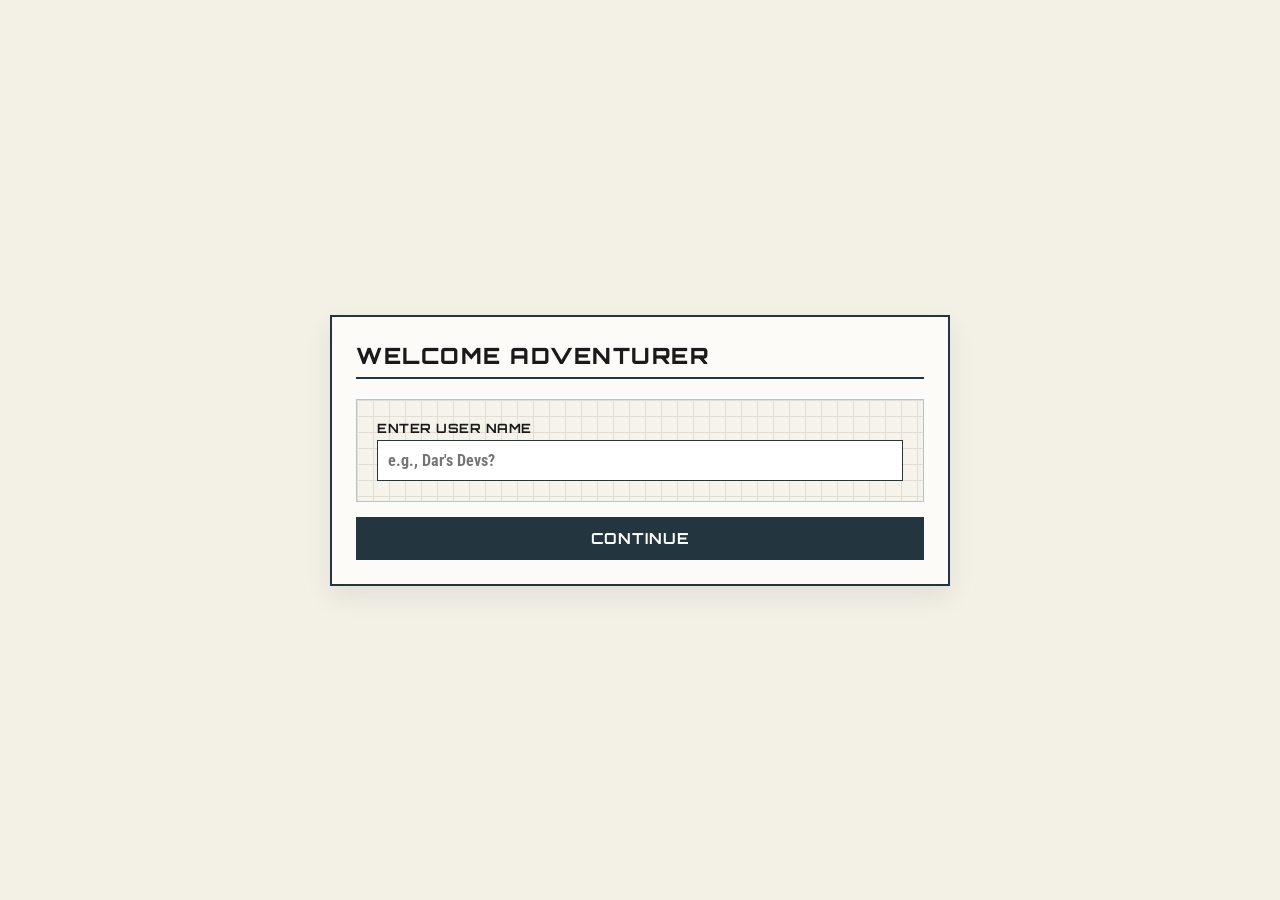
==== index.html @ 49e2280c "Add files via upload v1.1.4" ====
<!DOCTYPE html>
<html lang="en">
<head>
  <meta charset="UTF-8">
  <meta name="viewport" content="width=device-width, initial-scale=1.0">
  <title>Zero to Hero Logger</title>
  <link rel="preconnect" href="https://fonts.googleapis.com">
  <link rel="preconnect" href="https://fonts.gstatic.com" crossorigin>
  <link href="https://fonts.googleapis.com/css2?family=Orbitron:wght@600;700;800;900&family=Roboto+Condensed:wght@400;700&display=swap" rel="stylesheet">
  
  <style>
    * { box-sizing: border-box; }

    body {
      font-family: 'Roboto Condensed', sans-serif;
      background-color: #f3f0e6;
      color: #1a1a1a;
      padding: 20px;
      margin: 0;
      min-height: 100vh;
      display: flex;
      align-items: center;
      justify-content: center;
    }

    .sheet-container {
      width: 100%;
      max-width: 620px;
      background: #fdfbf7;
      border: 2px solid #23353e;
      box-shadow: 0 10px 25px rgba(0, 0, 0, 0.08);
      padding: 24px;
      position: relative;
    }

    .sheet-header {
      border-bottom: 2px solid #23353e;
      padding-bottom: 8px;
      margin-bottom: 20px;
      display: flex;
      justify-content: space-between;
      align-items: center;
    }

    h2 {
      font-family: 'Orbitron', sans-serif;
      font-weight: 800;
      font-size: 1.4rem;
      text-transform: uppercase;
      letter-spacing: 1.5px;
      margin: 0;
    }

    .user-tag {
      font-size: 0.85rem;
      background: #23353e;
      color: #fff;
      padding: 4px 10px;
      font-weight: bold;
      cursor: pointer;
      border-radius: 3px;
      transition: background 0.2s ease;
    }

    .user-tag:hover {
      background: #3b5a68;
      text-decoration: underline;
    }

    .grid-panel {
      background-color: #f6f3eb;
      background-image: 
        linear-gradient(to right, #e2ded4 1px, transparent 1px),
        linear-gradient(to bottom, #e2ded4 1px, transparent 1px);
      background-size: 16px 16px;
      border: 1px solid #b8c4c7;
      padding: 20px;
      margin-bottom: 15px;
    }

    .form-group { margin-bottom: 12px; }
    .form-group:last-child { margin-bottom: 0; }

    label {
      display: block;
      font-family: 'Orbitron', sans-serif;
      font-weight: 700;
      font-size: 0.8rem;
      text-transform: uppercase;
      margin-bottom: 4px;
      letter-spacing: 0.5px;
    }

    input, textarea, select {
      width: 100%;
      padding: 10px;
      background: #ffffff;
      border: 1px solid #23353e;
      color: #0d0d0d;
      font-family: 'Roboto Condensed', sans-serif;
      font-size: 1rem;
      font-weight: 700;
      border-radius: 0;
      outline: none;
    }

    textarea { resize: vertical; min-height: 60px; }

    .grid { display: grid; grid-template-columns: 1fr 1fr; gap: 12px; }

    .total-box {
      background: #eef2f3;
      border: 1px solid #23353e;
      padding: 10px;
      text-align: center;
      font-family: 'Orbitron', sans-serif;
      font-size: 0.9rem;
      letter-spacing: 1px;
      margin-bottom: 15px;
    }

    #total-val { font-size: 1.2rem; font-weight: 700; }

    .button-group { display: flex; gap: 10px; margin-top: 15px; }

    button {
      width: 100%;
      background: #23353e;
      color: #ffffff;
      border: none;
      padding: 12px;
      font-family: 'Orbitron', sans-serif;
      font-weight: 700;
      font-size: 0.95rem;
      text-transform: uppercase;
      letter-spacing: 1px;
      cursor: pointer;
      transition: background 0.2s ease;
    }

    button:hover { background: #3b5a68; }
    button.secondary { background: #78909c; }
    button.secondary:hover { background: #546e7a; }

    /* Category Select Buttons */
    .category-buttons {
      display: flex;
      flex-direction: column;
      gap: 12px;
    }

    .btn-category {
      padding: 16px;
      font-size: 1.1rem;
      background: #ffffff;
      color: #23353e;
      border: 2px solid #23353e;
      text-align: center;
      font-weight: bold;
    }

    .btn-category:hover {
      background: #23353e;
      color: #ffffff;
    }

    /* Modals */
    .modal-overlay {
      display: none;
      position: fixed;
      top: 0; left: 0;
      width: 100%; height: 100%;
      background: rgba(0, 0, 0, 0.6);
      z-index: 1000;
      align-items: center;
      justify-content: center;
      padding: 15px;
    }

    .modal-content {
      background: #fdfbf7;
      border: 2px solid #23353e;
      width: 100%;
      max-width: 700px;
      max-height: 85vh;
      display: flex;
      flex-direction: column;
      box-shadow: 0 10px 30px rgba(0, 0, 0, 0.3);
      padding: 20px;
    }

    .modal-header {
      display: flex;
      justify-content: space-between;
      align-items: center;
      border-bottom: 2px solid #23353e;
      padding-bottom: 10px;
      margin-bottom: 15px;
    }

    .close-btn {
      background: transparent;
      color: #23353e;
      border: none;
      font-size: 1.5rem;
      width: auto;
      padding: 0;
      cursor: pointer;
    }

    .table-container { overflow-x: auto; overflow-y: auto; flex-grow: 1; }
    table { width: 100%; border-collapse: collapse; font-size: 0.85rem; }
    th, td { border: 1px solid #b8c4c7; padding: 8px; text-align: center; }
    th { background: #23353e; color: #fff; font-family: 'Orbitron', sans-serif; font-size: 0.75rem; }
    tr:nth-child(even) { background: #f6f3eb; }

    .btn-delete {
      background: #d32f2f;
      color: white;
      border: none;
      padding: 4px 8px;
      font-size: 0.75rem;
      cursor: pointer;
      width: auto;
    }

    .profile-card {
      background: #f6f3eb;
      border: 1px solid #23353e;
      padding: 20px;
      text-align: center;
      margin-bottom: 10px;
    }

    #profile-user-name {
      font-family: 'Orbitron', sans-serif;
      font-weight: 700;
      margin-bottom: 8px;
      font-size: 1.3rem;
    }
  </style>
</head>
<body>

<div class="sheet-container">
  
  <!-- PAGE 1: USERNAME ENTRY -->
  <div id="page-username">
    <div class="sheet-header">
      <h2>Welcome Adventurer</h2>
    </div>
    <div class="grid-panel">
      <div class="form-group">
        <label for="username-input">Enter User Name</label>
        <input type="text" id="username-input" placeholder="e.g., Dar's Devs?">
      </div>
    </div>
    <button onclick="saveUserAndNext()">Continue</button>
  </div>

  <!-- PAGE 2: SELECTION OF WORK (BUTTONS) -->
  <div id="page-selection" style="display: none;">
    <div class="sheet-header">
      <h2>Select Work Target</h2>
      <span class="user-tag" id="display-user-1" onclick="openProfileModal()" title="Click to view contributions"></span>
    </div>
    <div class="grid-panel">
      <label style="margin-bottom: 12px;">What would you like to work on?</label>
      <div class="category-buttons">
        <button class="btn-category" onclick="selectWorkCategory('Equipment')">⚔️ Equipment</button>
        <button class="btn-category" onclick="selectWorkCategory('Monster')">👾 Monster</button>
        <button class="btn-category" onclick="selectWorkCategory('Passive')">✨ Passive</button>
      </div>
    </div>
    <div class="button-group">
      <button class="secondary" onclick="goToPage('page-username')">Back to Change User</button>
    </div>
  </div>

  <!-- PAGE 3: DATA INPUT FORM -->
  <div id="page-form" style="display: none;">
    <div class="sheet-header">
      <h2 id="form-title">Work Logging</h2>
      <span class="user-tag" id="display-user-2" onclick="openProfileModal()" title="Click to view contributions"></span>
    </div>

    <div class="grid-panel">
      <div class="form-group">
        <label for="itemName" id="label-itemName">Name</label>
        <input type="text" id="itemName" placeholder="Name entry...">
      </div>

      <div class="form-group" id="group-slot" style="margin-top: 10px;">
        <label for="equipSlot">Equipment Slot</label>
        <select id="equipSlot">
          <option value="Main Hand">Main Hand</option>
          <option value="Off Hand">Off Hand</option>
          <option value="Head">Head</option>
          <option value="Body">Body</option>
          <option value="Boots">Boots</option>
          <option value="Accessory">Accessory</option>
        </select>
      </div>

      <div class="form-group" id="group-level" style="margin-top: 10px;">
        <label for="level">Level</label>
        <input type="number" id="level" value="1">
      </div>

      <div class="form-group" id="group-effect" style="margin-top: 10px; display: none;">
        <label for="effect">Passive Effect</label>
        <textarea id="effect" placeholder="e.g., +10% Crit Chance"></textarea>
      </div>
    </div>

    <div class="grid-panel" id="panel-stats">
      <div class="grid">
        <div class="form-group"><label for="hp">HP</label><input type="number" id="hp" value="0" oninput="calcTotal()"></div>
        <div class="form-group"><label for="pa">PA</label><input type="number" id="pa" value="0" oninput="calcTotal()"></div>
        <div class="form-group"><label for="pd">PD</label><input type="number" id="pd" value="0" oninput="calcTotal()"></div>
        <div class="form-group"><label for="m">M</label><input type="number" id="m" value="0" oninput="calcTotal()"></div>
        <div class="form-group"><label for="md">MD</label><input type="number" id="md" value="0" oninput="calcTotal()"></div>
        <div class="form-group"><label for="sp">SP</label><input type="number" id="sp" value="0" oninput="calcTotal()"></div>
      </div>
    </div>

    <div class="total-box" id="panel-total">Total Stats: <span id="total-val">0</span></div>

    <div class="button-group">
      <button class="secondary" onclick="goToPage('page-selection')">Change Work Target</button>
      <button onclick="openSaveModal()">Save Record</button>
    </div>
  </div>

</div>

<!-- SCREEN POP-UP MODAL (SAVE & OPTIONAL DESCRIPTION) -->
<div class="modal-overlay" id="saveModal">
  <div class="modal-content">
    <div class="modal-header">
      <h2>Entry Saved Successfully!</h2>
      <button class="close-btn" onclick="closeSaveModal()">&times;</button>
    </div>
    <p style="margin-top: 0;">Add an optional item description to finalize this sheet row:</p>
    
    <div class="form-group">
      <label for="modal-description">Item Description (Optional)</label>
      <textarea id="modal-description" placeholder="e.g., Rare drop, +5 Fire Enchantment"></textarea>
    </div>

    <div class="button-group">
      <button onclick="confirmFinalSave()">Complete & Sync Sheet</button>
      <button class="secondary" onclick="openLogsModal()">View All Logs</button>
    </div>
  </div>
</div>

<!-- LOGS VIEW MODAL -->
<div class="modal-overlay" id="logsModal">
  <div class="modal-content">
    <div class="modal-header">
      <h2 id="modal-logs-title">Stored Logs</h2>
      <button class="close-btn" onclick="closeLogsModal()">&times;</button>
    </div>
    
    <div class="table-container">
      <table>
        <thead id="logsTableHead"></thead>
        <tbody id="logsTableBody">
          <tr><td>Loading logs...</td></tr>
        </tbody>
      </table>
    </div>
  </div>
</div>

<!-- USER PROFILE / CONTRIBUTIONS MODAL -->
<div class="modal-overlay" id="profileModal">
  <div class="modal-content" style="max-width: 400px;">
    <div class="modal-header">
      <h2>Adventurer Profile</h2>
      <button class="close-btn" onclick="closeProfileModal()">&times;</button>
    </div>
    <div class="profile-card">
      <h3 id="profile-user-name"></h3>
      <p style="font-size: 1.1rem; margin: 0;">Total Contributions: <strong id="profile-contrib-count">Loading...</strong></p>
    </div>
    <button class="secondary" onclick="closeProfileModal()">Close</button>
  </div>
</div>

<script>
  const WEB_APP_URL = "https://script.google.com/macros/s/AKfycbzNrAFvdqlGYgdd4fZsbA15tWJY2mzvYqyC475EBq6hi2SPtONG-4ThN3eqhrtNQ_Tzbg/exec";
  
  let currentUser = "";
  let currentCategory = "Equipment";

  function goToPage(pageId) {
    document.getElementById('page-username').style.display = 'none';
    document.getElementById('page-selection').style.display = 'none';
    document.getElementById('page-form').style.display = 'none';
    
    document.getElementById(pageId).style.display = 'block';
  }

  function saveUserAndNext() {
    const val = document.getElementById('username-input').value.trim();
    if (!val) {
      alert("Please enter a username.");
      return;
    }
    currentUser = val;
    document.getElementById('display-user-1').innerText = "👤 " + currentUser;
    document.getElementById('display-user-2').innerText = "👤 " + currentUser;
    goToPage('page-selection');
  }

  function openProfileModal() {
    document.getElementById('profile-user-name').innerText = currentUser;
    document.getElementById('profile-contrib-count').innerText = "Loading...";
    document.getElementById('profileModal').style.display = 'flex';

    const oldScript = document.getElementById('contribScript');
    if (oldScript) oldScript.remove();

    const script = document.createElement('script');
    script.id = 'contribScript';
    script.src = `${WEB_APP_URL}?action=getUserStats&user=${encodeURIComponent(currentUser)}&callback=renderProfileData&_=${new Date().getTime()}`;
    document.body.appendChild(script);
  }

  function renderProfileData(data) {
    if (data && data.contributions !== undefined) {
      document.getElementById('profile-contrib-count').innerText = `${data.contributions} entries`;
    } else {
      document.getElementById('profile-contrib-count').innerText = "0 entries";
    }
  }

  function closeProfileModal() {
    document.getElementById('profileModal').style.display = 'none';
  }

  function selectWorkCategory(category) {
    currentCategory = category;
    document.getElementById('form-title').innerText = currentCategory + " Entry";
    
    const labelItemName = document.getElementById('label-itemName');
    const groupSlot = document.getElementById('group-slot');
    const groupLevel = document.getElementById('group-level');
    const groupEffect = document.getElementById('group-effect');
    const panelStats = document.getElementById('panel-stats');
    const panelTotal = document.getElementById('panel-total');

    if (currentCategory === 'Passive') {
      labelItemName.innerText = "Passive Name";
      groupSlot.style.display = 'none';
      groupLevel.style.display = 'none';
      groupEffect.style.display = 'block';
      panelStats.style.display = 'none';
      panelTotal.style.display = 'none';
    } else if (currentCategory === 'Equipment') {
      labelItemName.innerText = "Equipment Name";
      groupSlot.style.display = 'block';
      groupLevel.style.display = 'block';
      groupEffect.style.display = 'none';
      panelStats.style.display = 'block';
      panelTotal.style.display = 'block';
    } else {
      labelItemName.innerText = "Monster Name";
      groupSlot.style.display = 'none';
      groupLevel.style.display = 'block';
      groupEffect.style.display = 'none';
      panelStats.style.display = 'block';
      panelTotal.style.display = 'block';
    }

    goToPage('page-form');
  }

  function calcTotal() {
    const fields = ['hp', 'pa', 'pd', 'm', 'md', 'sp'];
    let sum = 0;
    fields.forEach(id => {
      sum += parseFloat(document.getElementById(id).value) || 0;
    });
    document.getElementById('total-val').innerText = sum;
  }

  function openSaveModal() {
    document.getElementById('modal-description').value = '';
    document.getElementById('saveModal').style.display = 'flex';
  }

  function closeSaveModal() {
    document.getElementById('saveModal').style.display = 'none';
  }

  function confirmFinalSave() {
    const payload = {
      category: currentCategory,
      user: currentUser,
      name: document.getElementById('itemName').value,
      slot: currentCategory === 'Equipment' ? document.getElementById('equipSlot').value : '-',
      level: document.getElementById('level').value,
      description: document.getElementById('modal-description').value,
      effect: document.getElementById('effect').value,
      hp: document.getElementById('hp').value,
      pa: document.getElementById('pa').value,
      pd: document.getElementById('pd').value,
      m: document.getElementById('m').value,
      md: document.getElementById('md').value,
      sp: document.getElementById('sp').value,
      total: document.getElementById('total-val').innerText
    };

    fetch(WEB_APP_URL, {
      method: 'POST',
      mode: 'no-cors',
      headers: { 'Content-Type': 'application/json' },
      body: JSON.stringify(payload)
    }).then(() => {
      closeSaveModal();
      openLogsModal();
    }).catch(err => alert("Error saving: " + err));
  }

  function openLogsModal() {
    closeSaveModal();
    document.getElementById('logsModal').style.display = 'flex';
    fetchLogs();
  }

  function closeLogsModal() {
    document.getElementById('logsModal').style.display = 'none';
  }

  function fetchLogs() {
    document.getElementById('modal-logs-title').innerText = `Stored Logs (${currentCategory})`;
    const tbody = document.getElementById('logsTableBody');
    tbody.innerHTML = '<tr><td colspan="13">Loading logs...</td></tr>';

    const oldScript = document.getElementById('jsonpScript');
    if (oldScript) oldScript.remove();

    const script = document.createElement('script');
    script.id = 'jsonpScript';
    script.src = `${WEB_APP_URL}?category=${currentCategory}&callback=renderLogsTable&_=${new Date().getTime()}`;
    document.body.appendChild(script);
  }

  function renderLogsTable(data) {
    const thead = document.getElementById('logsTableHead');
    const tbody = document.getElementById('logsTableBody');

    if (currentCategory === "Passive") {
      thead.innerHTML = `
        <tr>
          <th>User Name</th>
          <th>Passive</th>
          <th>Description</th>
          <th>Passive Effect</th>
          <th>Action</th>
        </tr>`;
    } else if (currentCategory === "Equipment") {
      thead.innerHTML = `
        <tr>
          <th>User Name</th>
          <th>Equipment</th>
          <th>Slot</th>
          <th>Level</th>
          <th>HP</th>
          <th>PA</th>
          <th>PD</th>
          <th>M</th>
          <th>MD</th>
          <th>SP</th>
          <th>Total</th>
          <th>Description</th>
          <th>Action</th>
        </tr>`;
    } else {
      thead.innerHTML = `
        <tr>
          <th>User Name</th>
          <th>Monster</th>
          <th>Level</th>
          <th>HP</th>
          <th>PA</th>
          <th>PD</th>
          <th>M</th>
          <th>MD</th>
          <th>SP</th>
          <th>Total</th>
          <th>Description</th>
          <th>Action</th>
        </tr>`;
    }

    if (!data || data.length === 0) {
      tbody.innerHTML = '<tr><td colspan="13">No records found.</td></tr>';
      return;
    }

    tbody.innerHTML = '';
    data.forEach(item => {
      const row = document.createElement('tr');
      const userVal = item.user || item.User || '-';
      const nameVal = item.name || item.Name || '-';
      const slotVal = item.slot || item.Slot || '-';
      const descVal = item.description || item.Description || '-';
      const effectVal = item.effect || item.Effect || '-';
      const levelVal = item.level !== undefined ? item.level : (item.Level || 0);
      const totalVal = item.total !== undefined ? item.total : (item.Total || 0);

      if (currentCategory === "Passive") {
        row.innerHTML = `
          <td><strong>${userVal}</strong></td>
          <td>${nameVal}</td>
          <td>${descVal}</td>
          <td>${effectVal}</td>
          <td><button class="btn-delete" onclick="deleteLogRow(${item.rowIndex || item.rowindex})">Delete</button></td>
        `;
      } else if (currentCategory === "Equipment") {
        row.innerHTML = `
          <td><strong>${userVal}</strong></td>
          <td>${nameVal}</td>
          <td>${slotVal}</td>
          <td>${levelVal}</td>
          <td>${item.hp || item.HP || 0}</td>
          <td>${item.pa || item.PA || 0}</td>
          <td>${item.pd || item.PD || 0}</td>
          <td>${item.m || item.M || 0}</td>
          <td>${item.md || item.MD || 0}</td>
          <td>${item.sp || item.SP || 0}</td>
          <td><strong>${totalVal}</strong></td>
          <td>${descVal}</td>
          <td><button class="btn-delete" onclick="deleteLogRow(${item.rowIndex || item.rowindex})">Delete</button></td>
        `;
      } else {
        row.innerHTML = `
          <td><strong>${userVal}</strong></td>
          <td>${nameVal}</td>
          <td>${levelVal}</td>
          <td>${item.hp || item.HP || 0}</td>
          <td>${item.pa || item.PA || 0}</td>
          <td>${item.pd || item.PD || 0}</td>
          <td>${item.m || item.M || 0}</td>
          <td>${item.md || item.MD || 0}</td>
          <td>${item.sp || item.SP || 0}</td>
          <td><strong>${totalVal}</strong></td>
          <td>${descVal}</td>
          <td><button class="btn-delete" onclick="deleteLogRow(${item.rowIndex || item.rowindex})">Delete</button></td>
        `;
      }
      tbody.appendChild(row);
    });
  }

  function deleteLogRow(rowIndex) {
    if (!confirm("Are you sure you want to delete this row?")) return;

    fetch(`${WEB_APP_URL}?action=delete&category=${currentCategory}&rowIndex=${rowIndex}`, {
      method: 'POST',
      mode: 'no-cors'
    }).then(() => {
      setTimeout(fetchLogs, 1000);
    });
  }
</script>

</body>
</html>
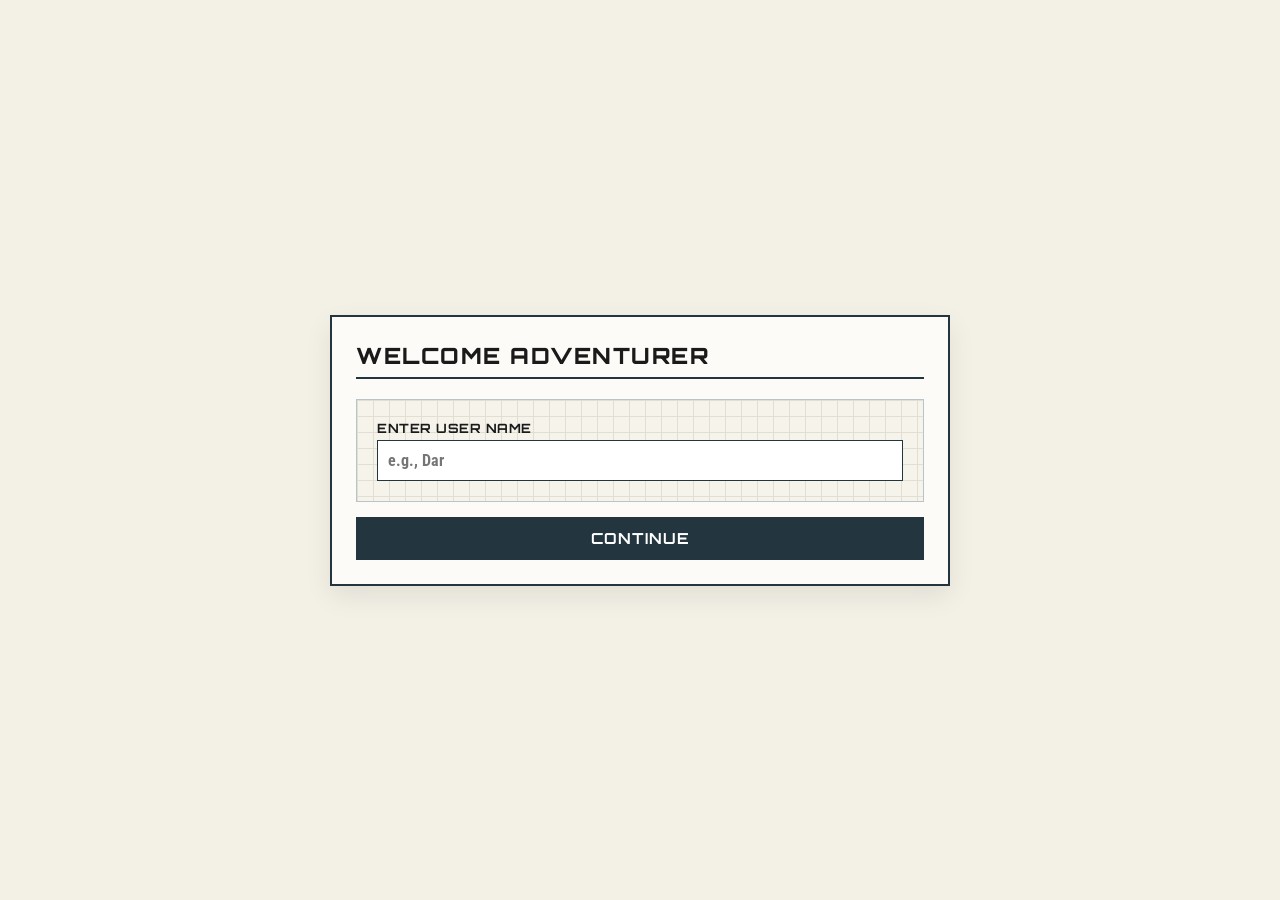
==== commit 8638ee5d: "Update index.html" ====
--- a/index.html
+++ b/index.html
@@ -142,7 +142,6 @@
     button.secondary { background: #78909c; }
     button.secondary:hover { background: #546e7a; }
 
-    /* Category Select Buttons */
     .category-buttons {
       display: flex;
       flex-direction: column;
@@ -164,7 +163,6 @@
       color: #ffffff;
     }
 
-    /* Modals */
     .modal-overlay {
       display: none;
       position: fixed;
@@ -252,13 +250,13 @@
     <div class="grid-panel">
       <div class="form-group">
         <label for="username-input">Enter User Name</label>
-        <input type="text" id="username-input" placeholder="e.g., Dar's Devs?">
+        <input type="text" id="username-input" placeholder="e.g., Dar">
       </div>
     </div>
     <button onclick="saveUserAndNext()">Continue</button>
   </div>
 
-  <!-- PAGE 2: SELECTION OF WORK (BUTTONS) -->
+  <!-- PAGE 2: SELECTION OF WORK -->
   <div id="page-selection" style="display: none;">
     <div class="sheet-header">
       <h2>Select Work Target</h2>
@@ -374,7 +372,7 @@
   </div>
 </div>
 
-<!-- USER PROFILE / CONTRIBUTIONS MODAL -->
+<!-- USER PROFILE MODAL -->
 <div class="modal-overlay" id="profileModal">
   <div class="modal-content" style="max-width: 400px;">
     <div class="modal-header">
@@ -390,7 +388,7 @@
 </div>
 
 <script>
-  const WEB_APP_URL = "https://script.google.com/macros/s/AKfycbzNrAFvdqlGYgdd4fZsbA15tWJY2mzvYqyC475EBq6hi2SPtONG-4ThN3eqhrtNQ_Tzbg/exec";
+  const WEB_APP_URL = "https://script.google.com/macros/s/AKfycbzAT-7hZ5QHEbxOWH8eFPZkQDvMTl9CFautKjPFJtY-oynro3c6GYOpfE_aCynYXGBSZg/exec";
   
   let currentUser = "";
   let currentCategory = "Equipment";
@@ -545,13 +543,14 @@
 
     const script = document.createElement('script');
     script.id = 'jsonpScript';
-    script.src = `${WEB_APP_URL}?category=${currentCategory}&callback=renderLogsTable&_=${new Date().getTime()}`;
+    script.src = `${WEB_APP_URL}?category=${encodeURIComponent(currentCategory)}&callback=renderLogsTable&_=${new Date().getTime()}`;
     document.body.appendChild(script);
   }
 
-  function renderLogsTable(data) {
+  function renderLogsTable(res) {
     const thead = document.getElementById('logsTableHead');
     const tbody = document.getElementById('logsTableBody');
+    const data = (res && res.data) ? res.data : (Array.isArray(res) ? res : []);
 
     if (currentCategory === "Passive") {
       thead.innerHTML = `
@@ -657,17 +656,26 @@
     });
   }
 
+  function onDeleteComplete(res) {
+    if (res && res.status === "success") {
+      fetchLogs();
+    } else {
+      alert("Failed to delete row: " + (res && res.message ? res.message : "Unknown error"));
+    }
+  }
+
   function deleteLogRow(rowIndex) {
     if (!confirm("Are you sure you want to delete this row?")) return;
 
-    fetch(`${WEB_APP_URL}?action=delete&category=${currentCategory}&rowIndex=${rowIndex}`, {
-      method: 'POST',
-      mode: 'no-cors'
-    }).then(() => {
-      setTimeout(fetchLogs, 1000);
-    });
+    const oldScript = document.getElementById('deleteScript');
+    if (oldScript) oldScript.remove();
+
+    const script = document.createElement('script');
+    script.id = 'deleteScript';
+    script.src = `${WEB_APP_URL}?action=delete&category=${encodeURIComponent(currentCategory)}&rowIndex=${rowIndex}&callback=onDeleteComplete&_=${new Date().getTime()}`;
+    document.body.appendChild(script);
   }
 </script>
 
 </body>
-</html>+</html>
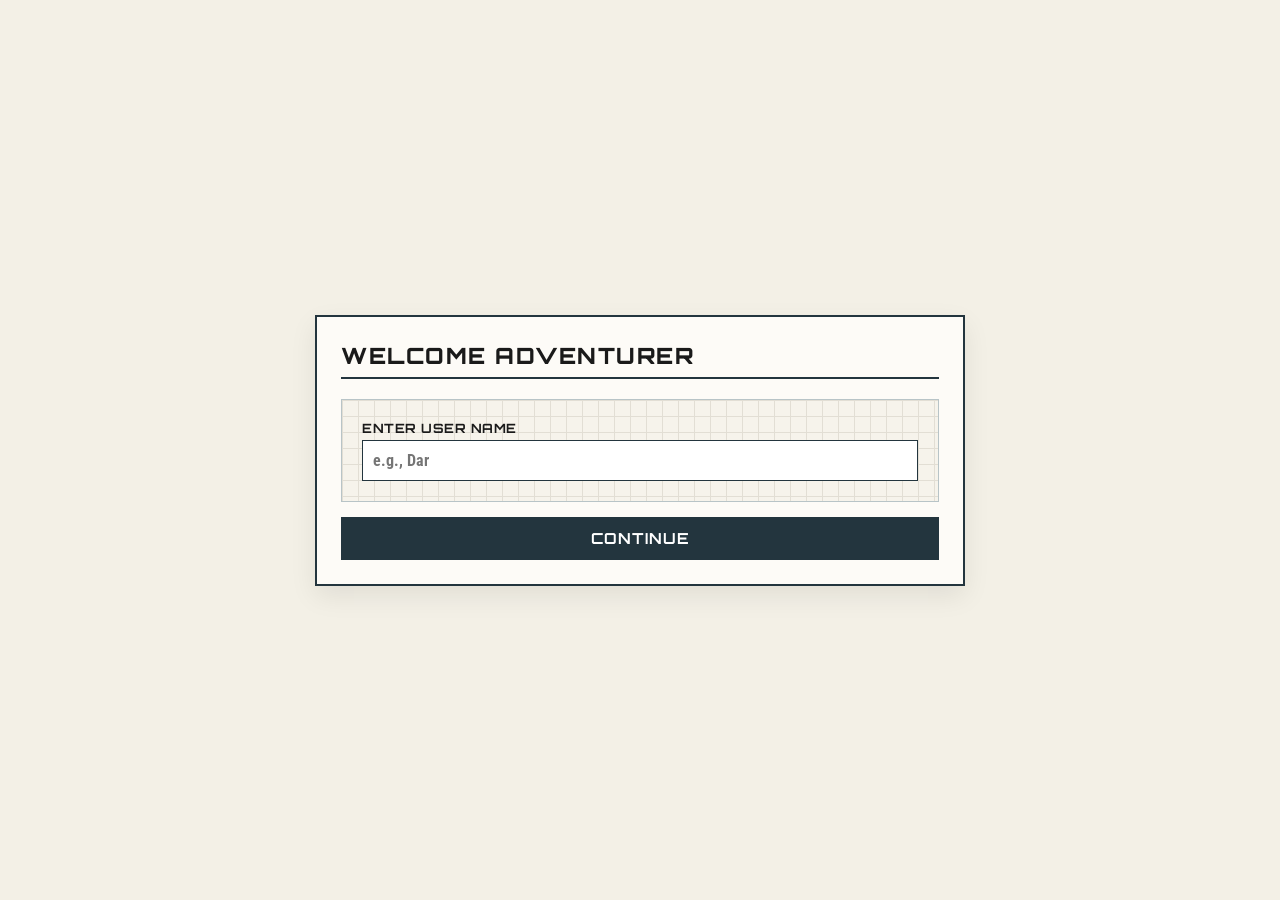
==== commit 6effb4b8: "Update index.html Added: Play Edit" ====
--- a/index.html
+++ b/index.html
@@ -3,7 +3,7 @@
 <head>
   <meta charset="UTF-8">
   <meta name="viewport" content="width=device-width, initial-scale=1.0">
-  <title>Zero to Hero Logger</title>
+  <title>Zero to Hero Logger & Battle Arena</title>
   <link rel="preconnect" href="https://fonts.googleapis.com">
   <link rel="preconnect" href="https://fonts.gstatic.com" crossorigin>
   <link href="https://fonts.googleapis.com/css2?family=Orbitron:wght@600;700;800;900&family=Roboto+Condensed:wght@400;700&display=swap" rel="stylesheet">
@@ -25,7 +25,7 @@
 
     .sheet-container {
       width: 100%;
-      max-width: 620px;
+      max-width: 650px;
       background: #fdfbf7;
       border: 2px solid #23353e;
       box-shadow: 0 10px 25px rgba(0, 0, 0, 0.08);
@@ -141,6 +141,8 @@
     button:hover { background: #3b5a68; }
     button.secondary { background: #78909c; }
     button.secondary:hover { background: #546e7a; }
+    button.play-btn { background: #2e7d32; font-size: 1.2rem; padding: 16px; margin-bottom: 12px; }
+    button.play-btn:hover { background: #388e3c; }
 
     .category-buttons {
       display: flex;
@@ -149,8 +151,8 @@
     }
 
     .btn-category {
-      padding: 16px;
-      font-size: 1.1rem;
+      padding: 14px;
+      font-size: 1.05rem;
       background: #ffffff;
       color: #23353e;
       border: 2px solid #23353e;
@@ -212,6 +214,18 @@
     th { background: #23353e; color: #fff; font-family: 'Orbitron', sans-serif; font-size: 0.75rem; }
     tr:nth-child(even) { background: #f6f3eb; }
 
+    .action-btns { display: flex; gap: 4px; justify-content: center; }
+    .btn-edit {
+      background: #1976d2;
+      color: white;
+      border: none;
+      padding: 4px 8px;
+      font-size: 0.75rem;
+      cursor: pointer;
+      width: auto;
+    }
+    .btn-edit:hover { background: #115293; }
+
     .btn-delete {
       background: #d32f2f;
       color: white;
@@ -221,6 +235,7 @@
       cursor: pointer;
       width: auto;
     }
+    .btn-delete:hover { background: #9a0007; }
 
     .profile-card {
       background: #f6f3eb;
@@ -236,6 +251,56 @@
       margin-bottom: 8px;
       font-size: 1.3rem;
     }
+
+    .battle-arena {
+      background: #111a21;
+      color: #f3f0e6;
+      border: 2px solid #23353e;
+      padding: 15px;
+      font-family: 'Orbitron', sans-serif;
+    }
+    .combatants {
+      display: grid;
+      grid-template-columns: 1fr 1fr;
+      gap: 15px;
+      margin-bottom: 15px;
+    }
+    .combatant-card {
+      background: #1e2c36;
+      border: 1px solid #3b5a68;
+      padding: 12px;
+      text-align: center;
+    }
+    .combatant-card h3 {
+      margin: 0 0 8px 0;
+      font-size: 1rem;
+      color: #ffcc00;
+    }
+    .hp-bar-bg {
+      background: #444;
+      height: 14px;
+      border: 1px solid #222;
+      margin-top: 6px;
+      position: relative;
+    }
+    .hp-bar-fill {
+      background: #2e7d32;
+      height: 100%;
+      width: 100%;
+      transition: width 0.3s ease;
+    }
+    .battle-log {
+      background: #0d1318;
+      border: 1px solid #3b5a68;
+      height: 130px;
+      overflow-y: auto;
+      padding: 10px;
+      font-family: 'Roboto Condensed', sans-serif;
+      font-size: 0.9rem;
+      margin-bottom: 15px;
+      text-align: left;
+      color: #c5c5c5;
+    }
   </style>
 </head>
 <body>
@@ -256,18 +321,20 @@
     <button onclick="saveUserAndNext()">Continue</button>
   </div>
 
-  <!-- PAGE 2: SELECTION OF WORK -->
+  <!-- PAGE 2: MAIN DASHBOARD & PLAY SELECTION -->
   <div id="page-selection" style="display: none;">
     <div class="sheet-header">
-      <h2>Select Work Target</h2>
+      <h2>Adventurer Hub</h2>
       <span class="user-tag" id="display-user-1" onclick="openProfileModal()" title="Click to view contributions"></span>
     </div>
     <div class="grid-panel">
-      <label style="margin-bottom: 12px;">What would you like to work on?</label>
+      <button class="play-btn" onclick="openBattleSetup()">▶ Play (Enter Battle Arena)</button>
+
+      <label style="margin-bottom: 12px; margin-top: 15px;">Or Log Game Data Components:</label>
       <div class="category-buttons">
-        <button class="btn-category" onclick="selectWorkCategory('Equipment')">⚔️ Equipment</button>
-        <button class="btn-category" onclick="selectWorkCategory('Monster')">👾 Monster</button>
-        <button class="btn-category" onclick="selectWorkCategory('Passive')">✨ Passive</button>
+        <button class="btn-category" onclick="selectWorkCategory('Equipment')">⚔️ Equipment Logger</button>
+        <button class="btn-category" onclick="selectWorkCategory('Monster')">👾 Monster Logger</button>
+        <button class="btn-category" onclick="selectWorkCategory('Passive')">✨ Passive Logger</button>
       </div>
     </div>
     <div class="button-group">
@@ -275,7 +342,7 @@
     </div>
   </div>
 
-  <!-- PAGE 3: DATA INPUT FORM -->
+  <!-- PAGE 3: DATA INPUT FORM (LOGGER) -->
   <div id="page-form" style="display: none;">
     <div class="sheet-header">
       <h2 id="form-title">Work Logging</h2>
@@ -325,18 +392,122 @@
     <div class="total-box" id="panel-total">Total Stats: <span id="total-val">0</span></div>
 
     <div class="button-group">
-      <button class="secondary" onclick="goToPage('page-selection')">Change Work Target</button>
+      <button class="secondary" onclick="goToPage('page-selection')">Back to Hub</button>
       <button onclick="openSaveModal()">Save Record</button>
     </div>
   </div>
 
+  <!-- PAGE 4: BATTLE SETUP -->
+  <div id="page-battle-setup" style="display: none;">
+    <div class="sheet-header">
+      <h2>⚔️ Battle Preparation</h2>
+      <span class="user-tag" id="display-user-3" onclick="openProfileModal()"></span>
+    </div>
+    
+    <div class="grid-panel">
+      <div class="form-group" style="margin-bottom: 15px;">
+        <label for="select-monster">1. Select Monster to Fight</label>
+        <select id="select-monster">
+          <option value="">-- Choose Monster --</option>
+        </select>
+      </div>
+
+      <label style="margin-bottom: 8px;">2. Equip Gear by Slot Restrictions</label>
+      
+      <div class="grid" style="margin-bottom: 10px;">
+        <div class="form-group">
+          <label for="slot-main-hand" style="font-size: 0.75rem; color: #3b5a68;">Main Hand</label>
+          <select id="slot-main-hand" class="gear-slot-select">
+            <option value="">-- None --</option>
+          </select>
+        </div>
+        <div class="form-group">
+          <label for="slot-off-hand" style="font-size: 0.75rem; color: #3b5a68;">Off Hand</label>
+          <select id="slot-off-hand" class="gear-slot-select">
+            <option value="">-- None --</option>
+          </select>
+        </div>
+      </div>
+
+      <div class="grid" style="margin-bottom: 10px;">
+        <div class="form-group">
+          <label for="slot-head" style="font-size: 0.75rem; color: #3b5a68;">Head</label>
+          <select id="slot-head" class="gear-slot-select">
+            <option value="">-- None --</option>
+          </select>
+        </div>
+        <div class="form-group">
+          <label for="slot-body" style="font-size: 0.75rem; color: #3b5a68;">Body</label>
+          <select id="slot-body" class="gear-slot-select">
+            <option value="">-- None --</option>
+          </select>
+        </div>
+      </div>
+
+      <div class="grid">
+        <div class="form-group">
+          <label for="slot-boots" style="font-size: 0.75rem; color: #3b5a68;">Boots</label>
+          <select id="slot-boots" class="gear-slot-select">
+            <option value="">-- None --</option>
+          </select>
+        </div>
+        <div class="form-group">
+          <label for="slot-accessory" style="font-size: 0.75rem; color: #3b5a68;">Accessory</label>
+          <select id="slot-accessory" class="gear-slot-select">
+            <option value="">-- None --</option>
+          </select>
+        </div>
+      </div>
+    </div>
+
+    <div class="button-group">
+      <button class="secondary" onclick="goToPage('page-selection')">Back to Hub</button>
+      <button onclick="startBattleSimulation()">Proceed to Fight!</button>
+    </div>
+  </div>
+
+  <!-- PAGE 5: TURN-BASED BATTLE ARENA -->
+  <div id="page-battle-arena" style="display: none;">
+    <div class="sheet-header">
+      <h2>🔥 Arena Combat</h2>
+      <span class="user-tag" id="display-user-4"></span>
+    </div>
+
+    <div class="battle-arena">
+      <div class="combatants">
+        <div class="combatant-card">
+          <h3 id="player-battle-name">Adventurer</h3>
+          <div>HP: <span id="player-current-hp">0</span> / <span id="player-max-hp">0</span></div>
+          <div class="hp-bar-bg"><div class="hp-bar-fill" id="player-hp-bar"></div></div>
+          <div style="font-size: 0.8rem; margin-top: 6px; color: #a0c4df;">PA: <span id="p-stat-pa">0</span> | PD: <span id="p-stat-pd">0</span> | MA: <span id="p-stat-ma">0</span> | MD: <span id="p-stat-md">0</span> | SP: <span id="p-stat-sp">0</span></div>
+        </div>
+
+        <div class="combatant-card">
+          <h3 id="monster-battle-name">Monster</h3>
+          <div>HP: <span id="monster-current-hp">0</span> / <span id="monster-max-hp">0</span></div>
+          <div class="hp-bar-bg"><div class="hp-bar-fill" id="monster-hp-bar" style="background: #c62828;"></div></div>
+          <div style="font-size: 0.8rem; margin-top: 6px; color: #ff8a80;">PA: <span id="m-stat-pa">0</span> | PD: <span id="m-stat-pd">0</span> | MA: <span id="m-stat-ma">0</span> | MD: <span id="m-stat-md">0</span> | SP: <span id="m-stat-sp">0</span></div>
+        </div>
+      </div>
+
+      <div class="battle-log" id="battle-log-box">
+        Battle initialized. Prepare for combat!
+      </div>
+
+      <div class="button-group" style="margin-top: 0;">
+        <button id="btn-attack" onclick="executePlayerTurn()">Attack</button>
+        <button class="secondary" onclick="goToPage('page-battle-setup')">Retreat</button>
+      </div>
+    </div>
+  </div>
+
 </div>
 
-<!-- SCREEN POP-UP MODAL (SAVE & OPTIONAL DESCRIPTION) -->
+<!-- SCREEN POP-UP MODAL (SAVE) -->
 <div class="modal-overlay" id="saveModal">
   <div class="modal-content">
     <div class="modal-header">
-      <h2>Entry Saved Successfully!</h2>
+      <h2 id="save-modal-title">Entry Saved Successfully!</h2>
       <button class="close-btn" onclick="closeSaveModal()">&times;</button>
     </div>
     <p style="margin-top: 0;">Add an optional item description to finalize this sheet row:</p>
@@ -388,16 +559,24 @@
 </div>
 
 <script>
-  const WEB_APP_URL = "https://script.google.com/macros/s/AKfycbzAT-7hZ5QHEbxOWH8eFPZkQDvMTl9CFautKjPFJtY-oynro3c6GYOpfE_aCynYXGBSZg/exec";
+  const WEB_APP_URL = "https://script.google.com/macros/s/AKfycbzDAmgbmNt0duc5cYxri1mbq5nCSNf5YD6D7yyBlqONcTD00lGPeX6dmkgU5vbkPNph/exec";
   
   let currentUser = "";
   let currentCategory = "Equipment";
+  let editingRowIndex = null; // Track if we are editing an existing row
+
+  let battleData = {
+    playerHP: 0, playerMaxHP: 0, playerPA: 0, playerPD: 0, playerMA: 0, playerMD: 0, playerSP: 0,
+    monsterHP: 0, monsterMaxHP: 0, monsterPA: 0, monsterPD: 0, monsterMA: 0, monsterMD: 0, monsterSP: 0,
+    monsterName: "Wild Monster"
+  };
 
   function goToPage(pageId) {
     document.getElementById('page-username').style.display = 'none';
     document.getElementById('page-selection').style.display = 'none';
     document.getElementById('page-form').style.display = 'none';
-    
+    document.getElementById('page-battle-setup').style.display = 'none';
+    document.getElementById('page-battle-arena').style.display = 'none';
     document.getElementById(pageId).style.display = 'block';
   }
 
@@ -410,7 +589,19 @@
     currentUser = val;
     document.getElementById('display-user-1').innerText = "👤 " + currentUser;
     document.getElementById('display-user-2').innerText = "👤 " + currentUser;
+    document.getElementById('display-user-3').innerText = "👤 " + currentUser;
+    document.getElementById('display-user-4').innerText = "👤 " + currentUser;
     goToPage('page-selection');
+  }
+
+  function jsonpRequest(url, callbackName) {
+    const oldScript = document.getElementById('jsonp_temp_script');
+    if (oldScript) oldScript.remove();
+
+    const script = document.createElement('script');
+    script.id = 'jsonp_temp_script';
+    script.src = `${url}&callback=${callbackName}&_=${new Date().getTime()}`;
+    document.body.appendChild(script);
   }
 
   function openProfileModal() {
@@ -418,30 +609,23 @@
     document.getElementById('profile-contrib-count').innerText = "Loading...";
     document.getElementById('profileModal').style.display = 'flex';
 
-    const oldScript = document.getElementById('contribScript');
-    if (oldScript) oldScript.remove();
-
-    const script = document.createElement('script');
-    script.id = 'contribScript';
-    script.src = `${WEB_APP_URL}?action=getUserStats&user=${encodeURIComponent(currentUser)}&callback=renderProfileData&_=${new Date().getTime()}`;
-    document.body.appendChild(script);
-  }
-
-  function renderProfileData(data) {
-    if (data && data.contributions !== undefined) {
-      document.getElementById('profile-contrib-count').innerText = `${data.contributions} entries`;
-    } else {
-      document.getElementById('profile-contrib-count').innerText = "0 entries";
-    }
+    window.renderProfileData = function(res) {
+      document.getElementById('profile-contrib-count').innerText = `${res.contributions || 0} entries`;
+    };
+
+    jsonpRequest(`${WEB_APP_URL}?action=getUserStats&user=${encodeURIComponent(currentUser)}`, 'renderProfileData');
   }
 
   function closeProfileModal() {
     document.getElementById('profileModal').style.display = 'none';
   }
 
-  function selectWorkCategory(category) {
+  function selectWorkCategory(category, editData = null) {
     currentCategory = category;
-    document.getElementById('form-title').innerText = currentCategory + " Entry";
+    
+    // Reset form fields or populate with editData
+    editingRowIndex = editData ? editData.rowIndex : null;
+    document.getElementById('form-title').innerText = editData ? `Edit ${currentCategory} Entry` : `${currentCategory} Entry`;
     
     const labelItemName = document.getElementById('label-itemName');
     const groupSlot = document.getElementById('group-slot');
@@ -457,22 +641,36 @@
       groupEffect.style.display = 'block';
       panelStats.style.display = 'none';
       panelTotal.style.display = 'none';
-    } else if (currentCategory === 'Equipment') {
-      labelItemName.innerText = "Equipment Name";
-      groupSlot.style.display = 'block';
+
+      document.getElementById('itemName').value = editData ? editData.name || '' : '';
+      document.getElementById('effect').value = editData ? editData.description || '' : ''; // In passive, desc is column 3, effect is column 4
+    } else {
+      if (currentCategory === 'Equipment') {
+        labelItemName.innerText = "Equipment Name";
+        groupSlot.style.display = 'block';
+        document.getElementById('equipSlot').value = editData ? editData.slot || 'Main Hand' : 'Main Hand';
+      } else {
+        labelItemName.innerText = "Monster Name";
+        groupSlot.style.display = 'none';
+      }
       groupLevel.style.display = 'block';
       groupEffect.style.display = 'none';
       panelStats.style.display = 'block';
       panelTotal.style.display = 'block';
-    } else {
-      labelItemName.innerText = "Monster Name";
-      groupSlot.style.display = 'none';
-      groupLevel.style.display = 'block';
-      groupEffect.style.display = 'none';
-      panelStats.style.display = 'block';
-      panelTotal.style.display = 'block';
-    }
-
+
+      document.getElementById('itemName').value = editData ? editData.name || '' : '';
+      document.getElementById('level').value = editData ? editData.level || 1 : 1;
+      document.getElementById('hp').value = editData ? editData.hp || 0 : 0;
+      document.getElementById('pa').value = editData ? editData.pa || 0 : 0;
+      document.getElementById('pd').value = editData ? editData.pd || 0 : 0;
+      document.getElementById('m').value = editData ? editData.m || 0 : 0;
+      document.getElementById('md').value = editData ? editData.md || 0 : 0;
+      document.getElementById('sp').value = editData ? editData.sp || 0 : 0;
+      calcTotal();
+    }
+
+    // Store description temporarily for modal
+    window.tempEditDescription = editData ? (editData.description || '') : '';
     goToPage('page-form');
   }
 
@@ -486,7 +684,7 @@
   }
 
   function openSaveModal() {
-    document.getElementById('modal-description').value = '';
+    document.getElementById('modal-description').value = window.tempEditDescription || '';
     document.getElementById('saveModal').style.display = 'flex';
   }
 
@@ -496,6 +694,7 @@
 
   function confirmFinalSave() {
     const payload = {
+      rowIndex: editingRowIndex,
       category: currentCategory,
       user: currentUser,
       name: document.getElementById('itemName').value,
@@ -518,10 +717,13 @@
       headers: { 'Content-Type': 'application/json' },
       body: JSON.stringify(payload)
     }).then(() => {
+      editingRowIndex = null; // Clear edit mode
       closeSaveModal();
       openLogsModal();
     }).catch(err => alert("Error saving: " + err));
   }
+
+  let cachedLogsData = [];
 
   function openLogsModal() {
     closeSaveModal();
@@ -538,62 +740,24 @@
     const tbody = document.getElementById('logsTableBody');
     tbody.innerHTML = '<tr><td colspan="13">Loading logs...</td></tr>';
 
-    const oldScript = document.getElementById('jsonpScript');
-    if (oldScript) oldScript.remove();
-
-    const script = document.createElement('script');
-    script.id = 'jsonpScript';
-    script.src = `${WEB_APP_URL}?category=${encodeURIComponent(currentCategory)}&callback=renderLogsTable&_=${new Date().getTime()}`;
-    document.body.appendChild(script);
-  }
-
-  function renderLogsTable(res) {
+    window.renderLogsTableCallback = function(res) {
+      cachedLogsData = (res && res.data) ? res.data : [];
+      renderLogsTable(cachedLogsData);
+    };
+
+    jsonpRequest(`${WEB_APP_URL}?category=${encodeURIComponent(currentCategory)}`, 'renderLogsTableCallback');
+  }
+
+  function renderLogsTable(data) {
     const thead = document.getElementById('logsTableHead');
     const tbody = document.getElementById('logsTableBody');
-    const data = (res && res.data) ? res.data : (Array.isArray(res) ? res : []);
 
     if (currentCategory === "Passive") {
-      thead.innerHTML = `
-        <tr>
-          <th>User Name</th>
-          <th>Passive</th>
-          <th>Description</th>
-          <th>Passive Effect</th>
-          <th>Action</th>
-        </tr>`;
+      thead.innerHTML = `<tr><th>User Name</th><th>Passive</th><th>Description</th><th>Passive Effect</th><th>Actions</th></tr>`;
     } else if (currentCategory === "Equipment") {
-      thead.innerHTML = `
-        <tr>
-          <th>User Name</th>
-          <th>Equipment</th>
-          <th>Slot</th>
-          <th>Level</th>
-          <th>HP</th>
-          <th>PA</th>
-          <th>PD</th>
-          <th>M</th>
-          <th>MD</th>
-          <th>SP</th>
-          <th>Total</th>
-          <th>Description</th>
-          <th>Action</th>
-        </tr>`;
+      thead.innerHTML = `<tr><th>User Name</th><th>Equipment</th><th>Slot</th><th>Level</th><th>HP</th><th>PA</th><th>PD</th><th>M</th><th>MD</th><th>SP</th><th>Total</th><th>Description</th><th>Actions</th></tr>`;
     } else {
-      thead.innerHTML = `
-        <tr>
-          <th>User Name</th>
-          <th>Monster</th>
-          <th>Level</th>
-          <th>HP</th>
-          <th>PA</th>
-          <th>PD</th>
-          <th>M</th>
-          <th>MD</th>
-          <th>SP</th>
-          <th>Total</th>
-          <th>Description</th>
-          <th>Action</th>
-        </tr>`;
+      thead.innerHTML = `<tr><th>User Name</th><th>Monster</th><th>Level</th><th>HP</th><th>PA</th><th>PD</th><th>M</th><th>MD</th><th>SP</th><th>Total</th><th>Description</th><th>Actions</th></tr>`;
     }
 
     if (!data || data.length === 0) {
@@ -604,76 +768,217 @@
     tbody.innerHTML = '';
     data.forEach(item => {
       const row = document.createElement('tr');
-      const userVal = item.user || item.User || '-';
-      const nameVal = item.name || item.Name || '-';
-      const slotVal = item.slot || item.Slot || '-';
-      const descVal = item.description || item.Description || '-';
-      const effectVal = item.effect || item.Effect || '-';
-      const levelVal = item.level !== undefined ? item.level : (item.Level || 0);
-      const totalVal = item.total !== undefined ? item.total : (item.Total || 0);
+      const userVal = item.user || '-';
+      const nameVal = item.name || '-';
+      const slotVal = item.slot || '-';
+      const descVal = item.description || '-';
+      const effectVal = item.effect || '-';
+      const levelVal = item.level !== undefined ? item.level : 0;
+      const totalVal = item.total !== undefined ? item.total : 0;
+
+      const actionButtons = `
+        <div class="action-btns">
+          <button class="btn-edit" onclick="editLogRow(${item.rowIndex})">Edit</button>
+          <button class="btn-delete" onclick="deleteLogRow(${item.rowIndex})">Delete</button>
+        </div>
+      `;
 
       if (currentCategory === "Passive") {
-        row.innerHTML = `
-          <td><strong>${userVal}</strong></td>
-          <td>${nameVal}</td>
-          <td>${descVal}</td>
-          <td>${effectVal}</td>
-          <td><button class="btn-delete" onclick="deleteLogRow(${item.rowIndex || item.rowindex})">Delete</button></td>
-        `;
+        row.innerHTML = `<td><strong>${userVal}</strong></td><td>${nameVal}</td><td>${descVal}</td><td>${effectVal}</td><td>${actionButtons}</td>`;
       } else if (currentCategory === "Equipment") {
-        row.innerHTML = `
-          <td><strong>${userVal}</strong></td>
-          <td>${nameVal}</td>
-          <td>${slotVal}</td>
-          <td>${levelVal}</td>
-          <td>${item.hp || item.HP || 0}</td>
-          <td>${item.pa || item.PA || 0}</td>
-          <td>${item.pd || item.PD || 0}</td>
-          <td>${item.m || item.M || 0}</td>
-          <td>${item.md || item.MD || 0}</td>
-          <td>${item.sp || item.SP || 0}</td>
-          <td><strong>${totalVal}</strong></td>
-          <td>${descVal}</td>
-          <td><button class="btn-delete" onclick="deleteLogRow(${item.rowIndex || item.rowindex})">Delete</button></td>
-        `;
+        row.innerHTML = `<td><strong>${userVal}</strong></td><td>${nameVal}</td><td>${slotVal}</td><td>${levelVal}</td><td>${item.hp || 0}</td><td>${item.pa || 0}</td><td>${item.pd || 0}</td><td>${item.m || 0}</td><td>${item.md || 0}</td><td>${item.sp || 0}</td><td><strong>${totalVal}</strong></td><td>${descVal}</td><td>${actionButtons}</td>`;
       } else {
-        row.innerHTML = `
-          <td><strong>${userVal}</strong></td>
-          <td>${nameVal}</td>
-          <td>${levelVal}</td>
-          <td>${item.hp || item.HP || 0}</td>
-          <td>${item.pa || item.PA || 0}</td>
-          <td>${item.pd || item.PD || 0}</td>
-          <td>${item.m || item.M || 0}</td>
-          <td>${item.md || item.MD || 0}</td>
-          <td>${item.sp || item.SP || 0}</td>
-          <td><strong>${totalVal}</strong></td>
-          <td>${descVal}</td>
-          <td><button class="btn-delete" onclick="deleteLogRow(${item.rowIndex || item.rowindex})">Delete</button></td>
-        `;
+        row.innerHTML = `<td><strong>${userVal}</strong></td><td>${nameVal}</td><td>${levelVal}</td><td>${item.hp || 0}</td><td>${item.pa || 0}</td><td>${item.pd || 0}</td><td>${item.m || 0}</td><td>${item.md || 0}</td><td>${item.sp || 0}</td><td><strong>${totalVal}</strong></td><td>${descVal}</td><td>${actionButtons}</td>`;
       }
       tbody.appendChild(row);
     });
   }
 
-  function onDeleteComplete(res) {
-    if (res && res.status === "success") {
-      fetchLogs();
-    } else {
-      alert("Failed to delete row: " + (res && res.message ? res.message : "Unknown error"));
-    }
+  function editLogRow(rowIndex) {
+    const item = cachedLogsData.find(d => d.rowIndex === rowIndex);
+    if (!item) {
+      alert("Could not find record to edit.");
+      return;
+    }
+    closeLogsModal();
+    selectWorkCategory(currentCategory, item);
   }
 
   function deleteLogRow(rowIndex) {
     if (!confirm("Are you sure you want to delete this row?")) return;
 
-    const oldScript = document.getElementById('deleteScript');
-    if (oldScript) oldScript.remove();
-
-    const script = document.createElement('script');
-    script.id = 'deleteScript';
-    script.src = `${WEB_APP_URL}?action=delete&category=${encodeURIComponent(currentCategory)}&rowIndex=${rowIndex}&callback=onDeleteComplete&_=${new Date().getTime()}`;
-    document.body.appendChild(script);
+    window.onDeleteComplete = function(res) {
+      if (res && res.status === "success") fetchLogs();
+      else alert("Failed to delete row.");
+    };
+
+    jsonpRequest(`${WEB_APP_URL}?action=delete&category=${encodeURIComponent(currentCategory)}&rowIndex=${rowIndex}`, 'onDeleteComplete');
+  }
+
+  let fetchedMonstersList = [];
+  let fetchedEquipmentList = [];
+
+  function openBattleSetup() {
+    goToPage('page-battle-setup');
+    loadMonsterDropdown();
+    loadEquipmentDropdowns();
+  }
+
+  function loadMonsterDropdown() {
+    const selectElem = document.getElementById('select-monster');
+    selectElem.innerHTML = `<option value="">Loading Monsters...</option>`;
+
+    window.populateDropdown_Monster = function(res) {
+      const data = res.data || [];
+      fetchedMonstersList = data;
+      selectElem.innerHTML = '<option value="">-- Choose Monster --</option>';
+      data.forEach((item, index) => {
+        selectElem.innerHTML += `<option value="${index}">${item.name || 'Unknown'} (HP: ${item.hp || 0}, PA: ${item.pa || 0}, PD: ${item.pd || 0})</option>`;
+      });
+    };
+
+    jsonpRequest(`${WEB_APP_URL}?category=Monster`, 'populateDropdown_Monster');
+  }
+
+  function loadEquipmentDropdowns() {
+    const slotIds = ['slot-main-hand', 'slot-off-hand', 'slot-head', 'slot-body', 'slot-boots', 'slot-accessory'];
+    slotIds.forEach(id => {
+      document.getElementById(id).innerHTML = `<option value="">Loading...</option>`;
+    });
+
+    window.populateEquipmentSlots = function(res) {
+      const data = res.data || [];
+      fetchedEquipmentList = data;
+
+      const slotsMap = {
+        "Main Hand": document.getElementById('slot-main-hand'),
+        "Off Hand": document.getElementById('slot-off-hand'),
+        "Head": document.getElementById('slot-head'),
+        "Body": document.getElementById('slot-body'),
+        "Boots": document.getElementById('slot-boots'),
+        "Accessory": document.getElementById('slot-accessory')
+      };
+
+      for (let key in slotsMap) {
+        slotsMap[key].innerHTML = '<option value="">-- None --</option>';
+      }
+
+      data.forEach((item, index) => {
+        const slotName = item.slot ? item.slot.trim() : "";
+        if (slotsMap[slotName]) {
+          const labelText = `${item.name} [HP:${item.hp||0}, PA:${item.pa||0}, PD:${item.pd||0}, M:${item.m||0}, MD:${item.md||0}, SP:${item.sp||0}]`;
+          slotsMap[slotName].innerHTML += `<option value="${index}">${labelText}</option>`;
+        }
+      });
+    };
+
+    jsonpRequest(`${WEB_APP_URL}?category=Equipment`, 'populateEquipmentSlots');
+  }
+
+  function startBattleSimulation() {
+    const mIndex = document.getElementById('select-monster').value;
+    if (mIndex === "") {
+      alert("Please select a monster to fight!");
+      return;
+    }
+
+    const monster = fetchedMonstersList[mIndex];
+    battleData.monsterName = monster.name || "Monster";
+    battleData.monsterMaxHP = parseFloat(monster.hp) || 0;
+    battleData.monsterHP = battleData.monsterMaxHP;
+    battleData.monsterPA = parseFloat(monster.pa) || 0;
+    battleData.monsterPD = parseFloat(monster.pd) || 0;
+    battleData.monsterMA = parseFloat(monster.m) || 0;
+    battleData.monsterMD = parseFloat(monster.md) || 0;
+    battleData.monsterSP = parseFloat(monster.sp) || 0;
+
+    const selectedSlotIds = ['slot-main-hand', 'slot-off-hand', 'slot-head', 'slot-body', 'slot-boots', 'slot-accessory'];
+    let baseHP = 0, basePA = 0, basePD = 0, baseMA = 0, baseMD = 0, baseSP = 0;
+
+    selectedSlotIds.forEach(id => {
+      const eqIndex = document.getElementById(id).value;
+      if (eqIndex !== "") {
+        const gear = fetchedEquipmentList[eqIndex];
+        baseHP += parseFloat(gear.hp) || 0;
+        basePA += parseFloat(gear.pa) || 0;
+        basePD += parseFloat(gear.pd) || 0;
+        baseMA += parseFloat(gear.m) || 0;
+        baseMD += parseFloat(gear.md) || 0;
+        baseSP += parseFloat(gear.sp) || 0;
+      }
+    });
+
+    battleData.playerMaxHP = baseHP;
+    battleData.playerHP = baseHP;
+    battleData.playerPA = basePA;
+    battleData.playerPD = basePD;
+    battleData.playerMA = baseMA;
+    battleData.playerMD = baseMD;
+    battleData.playerSP = baseSP;
+
+    document.getElementById('player-battle-name').innerText = currentUser || "Adventurer";
+    document.getElementById('monster-battle-name').innerText = battleData.monsterName;
+    
+    document.getElementById('p-stat-pa').innerText = battleData.playerPA;
+    document.getElementById('p-stat-pd').innerText = battleData.playerPD;
+    document.getElementById('p-stat-ma').innerText = battleData.playerMA;
+    document.getElementById('p-stat-md').innerText = battleData.playerMD;
+    document.getElementById('p-stat-sp').innerText = battleData.playerSP;
+
+    document.getElementById('m-stat-pa').innerText = battleData.monsterPA;
+    document.getElementById('m-stat-pd').innerText = battleData.monsterPD;
+    document.getElementById('m-stat-ma').innerText = battleData.monsterMA;
+    document.getElementById('m-stat-md').innerText = battleData.monsterMD;
+    document.getElementById('m-stat-sp').innerText = battleData.monsterSP;
+
+    updateBattleUI();
+    document.getElementById('battle-log-box').innerHTML = `Battle started against <strong>${battleData.monsterName}</strong>!<br>`;
+    document.getElementById('btn-attack').disabled = false;
+
+    goToPage('page-battle-arena');
+  }
+
+  function updateBattleUI() {
+    document.getElementById('player-current-hp').innerText = Math.max(0, battleData.playerHP);
+    document.getElementById('player-max-hp').innerText = battleData.playerMaxHP;
+    const pPercent = battleData.playerMaxHP > 0 ? Math.max(0, (battleData.playerHP / battleData.playerMaxHP) * 100) : 0;
+    document.getElementById('player-hp-bar').style.width = pPercent + '%';
+
+    document.getElementById('monster-current-hp').innerText = Math.max(0, battleData.monsterHP);
+    document.getElementById('monster-max-hp').innerText = battleData.monsterMaxHP;
+    const mPercent = battleData.monsterMaxHP > 0 ? Math.max(0, (battleData.monsterHP / battleData.monsterMaxHP) * 100) : 0;
+    document.getElementById('monster-hp-bar').style.width = mPercent + '%';
+  }
+
+  function executePlayerTurn() {
+    const logBox = document.getElementById('battle-log-box');
+
+    let pDmg = Math.max(1, Math.round(battleData.playerPA - (battleData.monsterPD / 2)));
+    battleData.monsterHP -= pDmg;
+    logBox.innerHTML += `<div>You attack <strong>${battleData.monsterName}</strong> for <strong>${pDmg}</strong> damage!</div>`;
+
+    if (battleData.monsterHP <= 0) {
+      battleData.monsterHP = 0;
+      updateBattleUI();
+      logBox.innerHTML += `<div style="color: #66bb6a; font-weight: bold;">🎉 Victory! You defeated ${battleData.monsterName}!</div>`;
+      document.getElementById('btn-attack').disabled = true;
+      return;
+    }
+
+    let mDmg = Math.max(1, Math.round(battleData.monsterPA - (battleData.playerPD / 2)));
+    battleData.playerHP -= mDmg;
+    logBox.innerHTML += `<div><strong>${battleData.monsterName}</strong> strikes back for <strong>${mDmg}</strong> damage!</div>`;
+
+    if (battleData.playerHP <= 0) {
+      battleData.playerHP = 0;
+      updateBattleUI();
+      logBox.innerHTML += `<div style="color: #ef5350; font-weight: bold;">💀 Defeat! You were overwhelmed by ${battleData.monsterName}.</div>`;
+      document.getElementById('btn-attack').disabled = true;
+      return;
+    }
+
+    updateBattleUI();
+    logBox.scrollTop = logBox.scrollHeight;
   }
 </script>
 
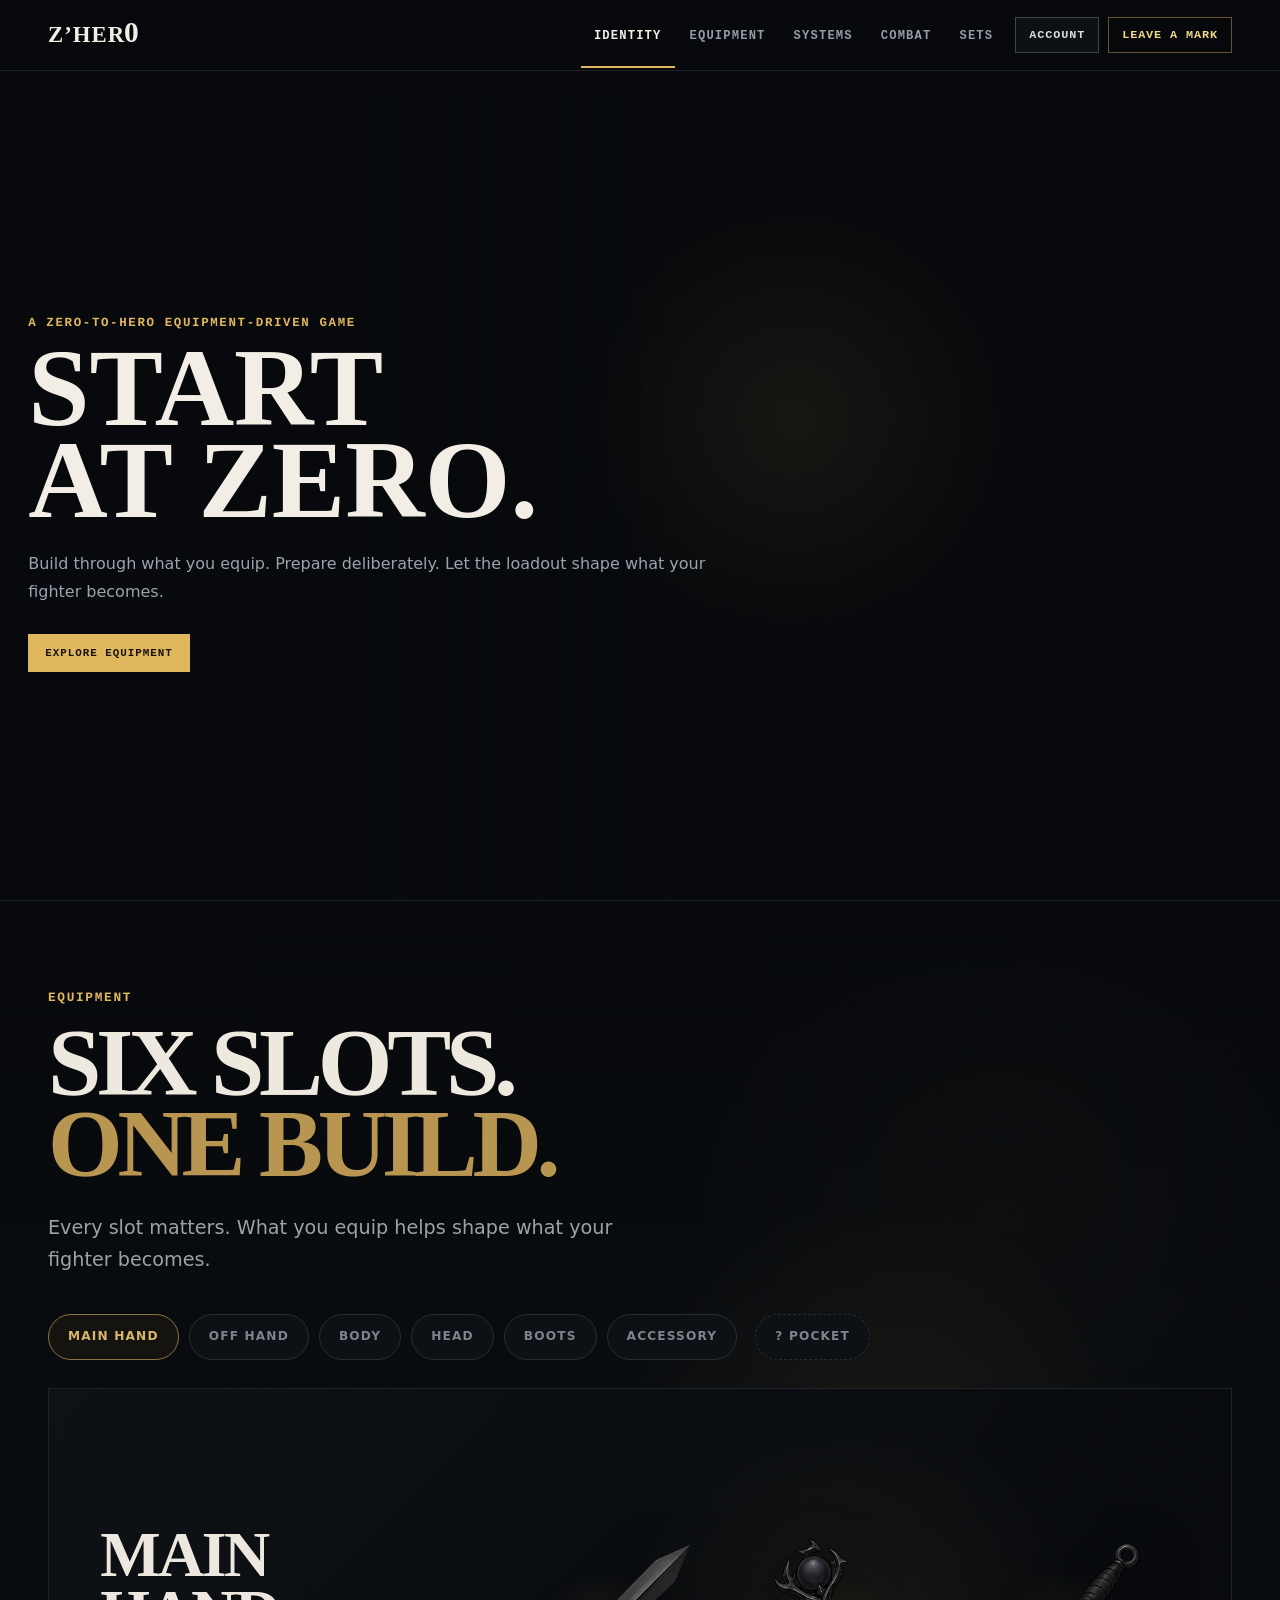
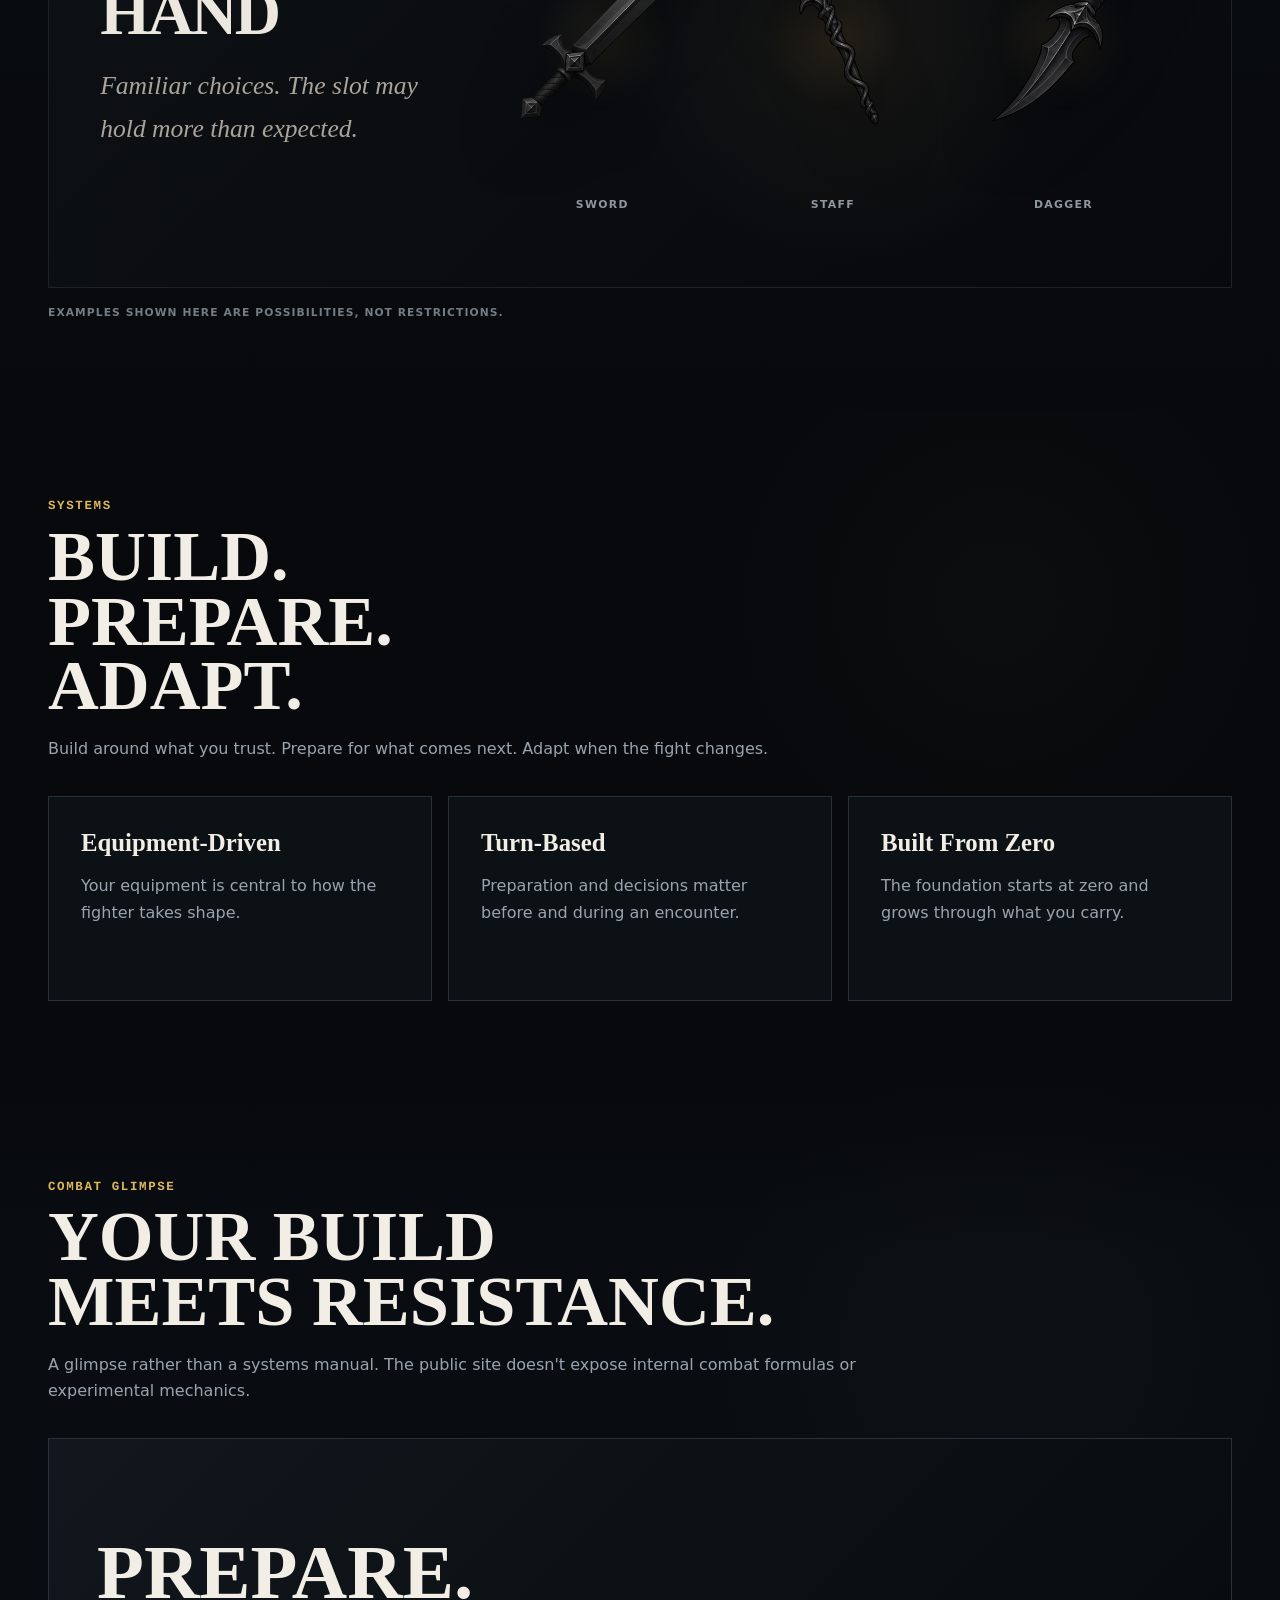
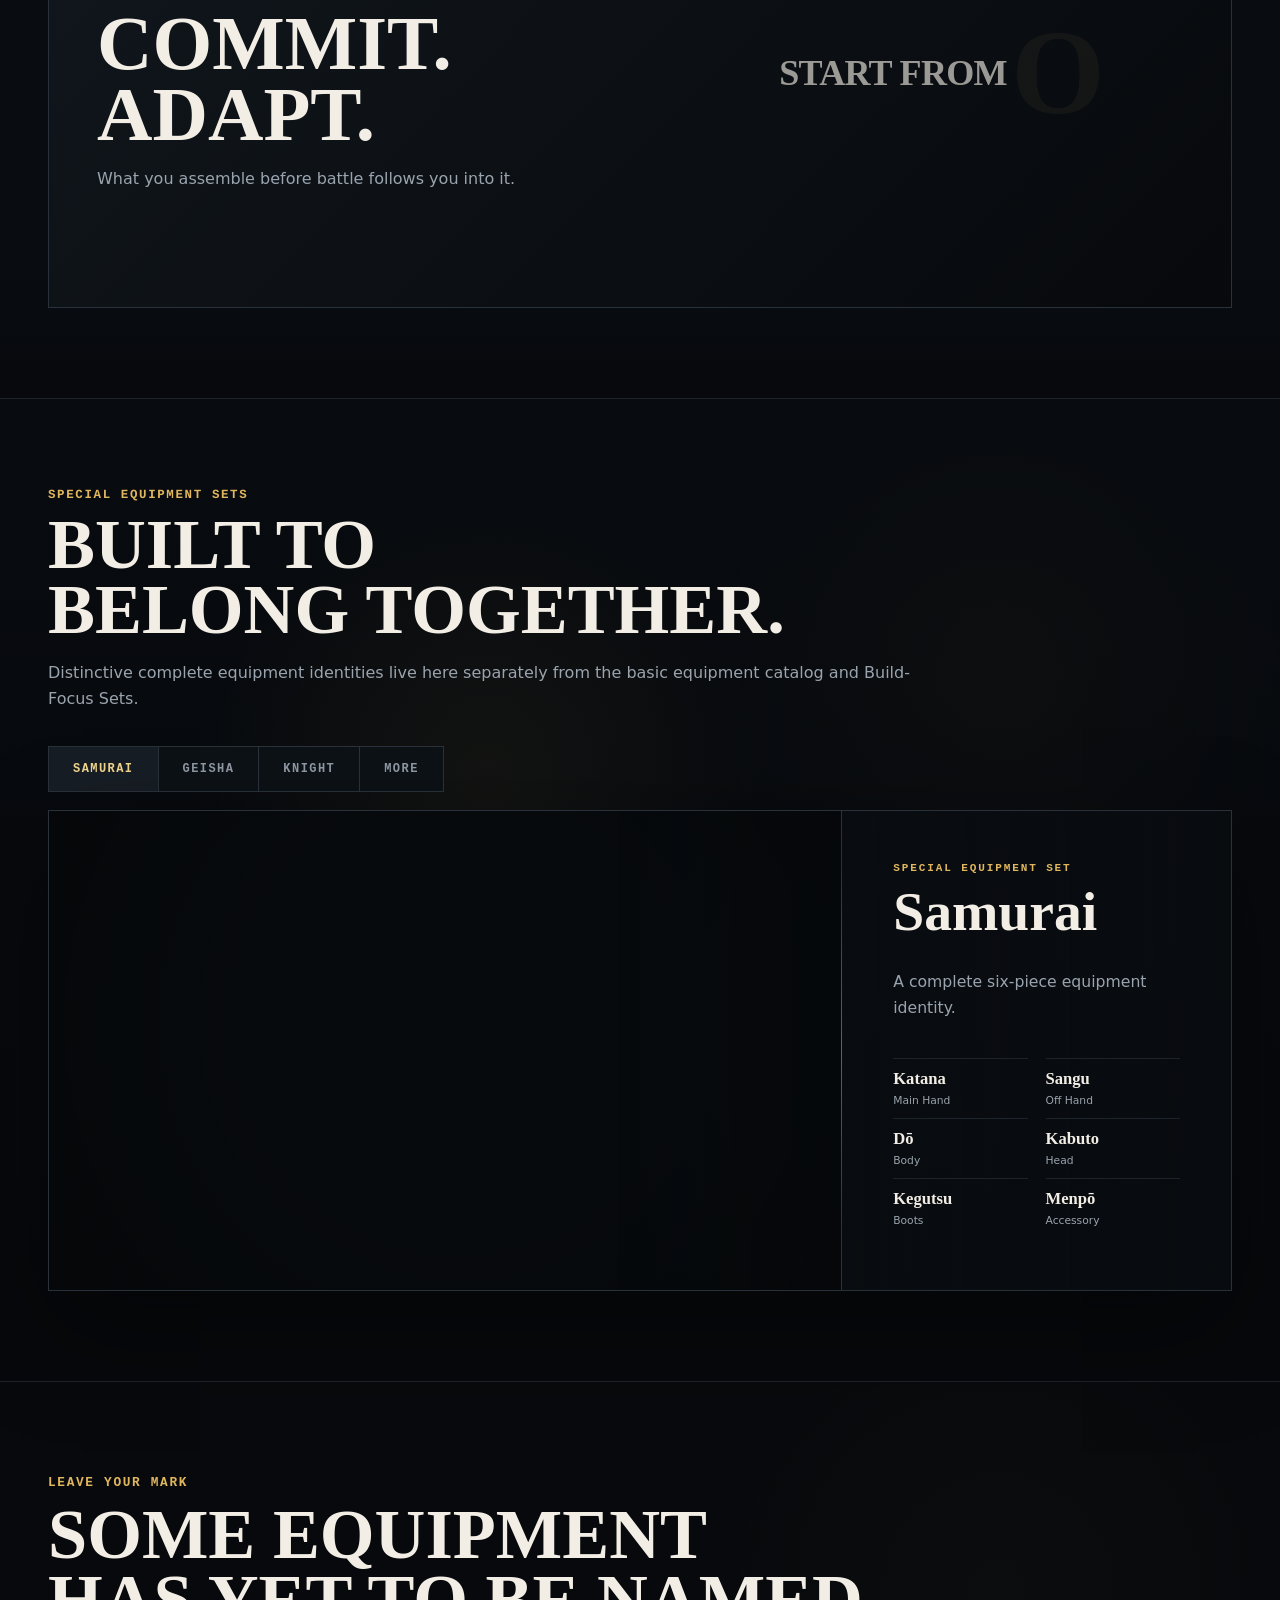
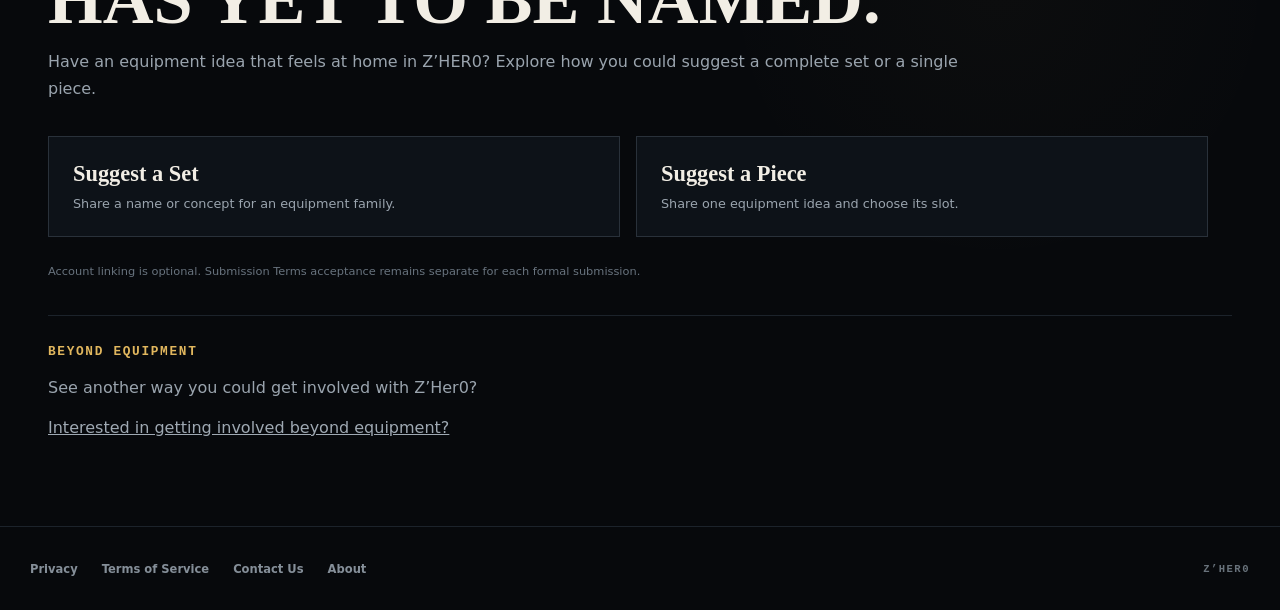
==== commit b7e549f0: "Local-only sanitized publication root" ====
--- a/index.html
+++ b/index.html
@@ -1,986 +1,3838 @@
-<!DOCTYPE html>
-<html lang="en">
-<head>
-  <meta charset="UTF-8">
-  <meta name="viewport" content="width=device-width, initial-scale=1.0">
-  <title>Zero to Hero Logger & Battle Arena</title>
-  <link rel="preconnect" href="https://fonts.googleapis.com">
-  <link rel="preconnect" href="https://fonts.gstatic.com" crossorigin>
-  <link href="https://fonts.googleapis.com/css2?family=Orbitron:wght@600;700;800;900&family=Roboto+Condensed:wght@400;700&display=swap" rel="stylesheet">
-  
-  <style>
-    * { box-sizing: border-box; }
-
-    body {
-      font-family: 'Roboto Condensed', sans-serif;
-      background-color: #f3f0e6;
-      color: #1a1a1a;
-      padding: 20px;
-      margin: 0;
-      min-height: 100vh;
-      display: flex;
-      align-items: center;
-      justify-content: center;
-    }
-
-    .sheet-container {
-      width: 100%;
-      max-width: 650px;
-      background: #fdfbf7;
-      border: 2px solid #23353e;
-      box-shadow: 0 10px 25px rgba(0, 0, 0, 0.08);
-      padding: 24px;
-      position: relative;
-    }
-
-    .sheet-header {
-      border-bottom: 2px solid #23353e;
-      padding-bottom: 8px;
-      margin-bottom: 20px;
-      display: flex;
-      justify-content: space-between;
-      align-items: center;
-    }
-
-    h2 {
-      font-family: 'Orbitron', sans-serif;
-      font-weight: 800;
-      font-size: 1.4rem;
-      text-transform: uppercase;
-      letter-spacing: 1.5px;
-      margin: 0;
-    }
-
-    .user-tag {
-      font-size: 0.85rem;
-      background: #23353e;
-      color: #fff;
-      padding: 4px 10px;
-      font-weight: bold;
-      cursor: pointer;
-      border-radius: 3px;
-      transition: background 0.2s ease;
-    }
-
-    .user-tag:hover {
-      background: #3b5a68;
-      text-decoration: underline;
-    }
-
-    .grid-panel {
-      background-color: #f6f3eb;
-      background-image: 
-        linear-gradient(to right, #e2ded4 1px, transparent 1px),
-        linear-gradient(to bottom, #e2ded4 1px, transparent 1px);
-      background-size: 16px 16px;
-      border: 1px solid #b8c4c7;
-      padding: 20px;
-      margin-bottom: 15px;
-    }
-
-    .form-group { margin-bottom: 12px; }
-    .form-group:last-child { margin-bottom: 0; }
-
-    label {
-      display: block;
-      font-family: 'Orbitron', sans-serif;
-      font-weight: 700;
-      font-size: 0.8rem;
-      text-transform: uppercase;
-      margin-bottom: 4px;
-      letter-spacing: 0.5px;
-    }
-
-    input, textarea, select {
-      width: 100%;
-      padding: 10px;
-      background: #ffffff;
-      border: 1px solid #23353e;
-      color: #0d0d0d;
-      font-family: 'Roboto Condensed', sans-serif;
-      font-size: 1rem;
-      font-weight: 700;
-      border-radius: 0;
-      outline: none;
-    }
-
-    textarea { resize: vertical; min-height: 60px; }
-
-    .grid { display: grid; grid-template-columns: 1fr 1fr; gap: 12px; }
-
-    .total-box {
-      background: #eef2f3;
-      border: 1px solid #23353e;
-      padding: 10px;
-      text-align: center;
-      font-family: 'Orbitron', sans-serif;
-      font-size: 0.9rem;
-      letter-spacing: 1px;
-      margin-bottom: 15px;
-    }
-
-    #total-val { font-size: 1.2rem; font-weight: 700; }
-
-    .button-group { display: flex; gap: 10px; margin-top: 15px; }
-
-    button {
-      width: 100%;
-      background: #23353e;
-      color: #ffffff;
-      border: none;
-      padding: 12px;
-      font-family: 'Orbitron', sans-serif;
-      font-weight: 700;
-      font-size: 0.95rem;
-      text-transform: uppercase;
-      letter-spacing: 1px;
-      cursor: pointer;
-      transition: background 0.2s ease;
-    }
-
-    button:hover { background: #3b5a68; }
-    button.secondary { background: #78909c; }
-    button.secondary:hover { background: #546e7a; }
-    button.play-btn { background: #2e7d32; font-size: 1.2rem; padding: 16px; margin-bottom: 12px; }
-    button.play-btn:hover { background: #388e3c; }
-
-    .category-buttons {
-      display: flex;
-      flex-direction: column;
-      gap: 12px;
-    }
-
-    .btn-category {
-      padding: 14px;
-      font-size: 1.05rem;
-      background: #ffffff;
-      color: #23353e;
-      border: 2px solid #23353e;
-      text-align: center;
-      font-weight: bold;
-    }
-
-    .btn-category:hover {
-      background: #23353e;
-      color: #ffffff;
-    }
-
-    .modal-overlay {
-      display: none;
-      position: fixed;
-      top: 0; left: 0;
-      width: 100%; height: 100%;
-      background: rgba(0, 0, 0, 0.6);
-      z-index: 1000;
-      align-items: center;
-      justify-content: center;
-      padding: 15px;
-    }
-
-    .modal-content {
-      background: #fdfbf7;
-      border: 2px solid #23353e;
-      width: 100%;
-      max-width: 700px;
-      max-height: 85vh;
-      display: flex;
-      flex-direction: column;
-      box-shadow: 0 10px 30px rgba(0, 0, 0, 0.3);
-      padding: 20px;
-    }
-
-    .modal-header {
-      display: flex;
-      justify-content: space-between;
-      align-items: center;
-      border-bottom: 2px solid #23353e;
-      padding-bottom: 10px;
-      margin-bottom: 15px;
-    }
-
-    .close-btn {
-      background: transparent;
-      color: #23353e;
-      border: none;
-      font-size: 1.5rem;
-      width: auto;
-      padding: 0;
-      cursor: pointer;
-    }
-
-    .table-container { overflow-x: auto; overflow-y: auto; flex-grow: 1; }
-    table { width: 100%; border-collapse: collapse; font-size: 0.85rem; }
-    th, td { border: 1px solid #b8c4c7; padding: 8px; text-align: center; }
-    th { background: #23353e; color: #fff; font-family: 'Orbitron', sans-serif; font-size: 0.75rem; }
-    tr:nth-child(even) { background: #f6f3eb; }
-
-    .action-btns { display: flex; gap: 4px; justify-content: center; }
-    .btn-edit {
-      background: #1976d2;
-      color: white;
-      border: none;
-      padding: 4px 8px;
-      font-size: 0.75rem;
-      cursor: pointer;
-      width: auto;
-    }
-    .btn-edit:hover { background: #115293; }
-
-    .btn-delete {
-      background: #d32f2f;
-      color: white;
-      border: none;
-      padding: 4px 8px;
-      font-size: 0.75rem;
-      cursor: pointer;
-      width: auto;
-    }
-    .btn-delete:hover { background: #9a0007; }
-
-    .profile-card {
-      background: #f6f3eb;
-      border: 1px solid #23353e;
-      padding: 20px;
-      text-align: center;
-      margin-bottom: 10px;
-    }
-
-    #profile-user-name {
-      font-family: 'Orbitron', sans-serif;
-      font-weight: 700;
-      margin-bottom: 8px;
-      font-size: 1.3rem;
-    }
-
-    .battle-arena {
-      background: #111a21;
-      color: #f3f0e6;
-      border: 2px solid #23353e;
-      padding: 15px;
-      font-family: 'Orbitron', sans-serif;
-    }
-    .combatants {
-      display: grid;
-      grid-template-columns: 1fr 1fr;
-      gap: 15px;
-      margin-bottom: 15px;
-    }
-    .combatant-card {
-      background: #1e2c36;
-      border: 1px solid #3b5a68;
-      padding: 12px;
-      text-align: center;
-    }
-    .combatant-card h3 {
-      margin: 0 0 8px 0;
-      font-size: 1rem;
-      color: #ffcc00;
-    }
-    .hp-bar-bg {
-      background: #444;
-      height: 14px;
-      border: 1px solid #222;
-      margin-top: 6px;
-      position: relative;
-    }
-    .hp-bar-fill {
-      background: #2e7d32;
-      height: 100%;
-      width: 100%;
-      transition: width 0.3s ease;
-    }
-    .battle-log {
-      background: #0d1318;
-      border: 1px solid #3b5a68;
-      height: 130px;
-      overflow-y: auto;
-      padding: 10px;
-      font-family: 'Roboto Condensed', sans-serif;
-      font-size: 0.9rem;
-      margin-bottom: 15px;
-      text-align: left;
-      color: #c5c5c5;
-    }
-  </style>
-</head>
-<body>
-
-<div class="sheet-container">
-  
-  <!-- PAGE 1: USERNAME ENTRY -->
-  <div id="page-username">
-    <div class="sheet-header">
-      <h2>Welcome Adventurer</h2>
-    </div>
-    <div class="grid-panel">
-      <div class="form-group">
-        <label for="username-input">Enter User Name</label>
-        <input type="text" id="username-input" placeholder="e.g., Dar">
-      </div>
-    </div>
-    <button onclick="saveUserAndNext()">Continue</button>
-  </div>
-
-  <!-- PAGE 2: MAIN DASHBOARD & PLAY SELECTION -->
-  <div id="page-selection" style="display: none;">
-    <div class="sheet-header">
-      <h2>Adventurer Hub</h2>
-      <span class="user-tag" id="display-user-1" onclick="openProfileModal()" title="Click to view contributions"></span>
-    </div>
-    <div class="grid-panel">
-      <button class="play-btn" onclick="openBattleSetup()">▶ Play (Enter Battle Arena)</button>
-
-      <label style="margin-bottom: 12px; margin-top: 15px;">Or Log Game Data Components:</label>
-      <div class="category-buttons">
-        <button class="btn-category" onclick="selectWorkCategory('Equipment')">⚔️ Equipment Logger</button>
-        <button class="btn-category" onclick="selectWorkCategory('Monster')">👾 Monster Logger</button>
-        <button class="btn-category" onclick="selectWorkCategory('Passive')">✨ Passive Logger</button>
-      </div>
-    </div>
-    <div class="button-group">
-      <button class="secondary" onclick="goToPage('page-username')">Back to Change User</button>
-    </div>
-  </div>
-
-  <!-- PAGE 3: DATA INPUT FORM (LOGGER) -->
-  <div id="page-form" style="display: none;">
-    <div class="sheet-header">
-      <h2 id="form-title">Work Logging</h2>
-      <span class="user-tag" id="display-user-2" onclick="openProfileModal()" title="Click to view contributions"></span>
-    </div>
-
-    <div class="grid-panel">
-      <div class="form-group">
-        <label for="itemName" id="label-itemName">Name</label>
-        <input type="text" id="itemName" placeholder="Name entry...">
-      </div>
-
-      <div class="form-group" id="group-slot" style="margin-top: 10px;">
-        <label for="equipSlot">Equipment Slot</label>
-        <select id="equipSlot">
-          <option value="Main Hand">Main Hand</option>
-          <option value="Off Hand">Off Hand</option>
-          <option value="Head">Head</option>
-          <option value="Body">Body</option>
-          <option value="Boots">Boots</option>
-          <option value="Accessory">Accessory</option>
-        </select>
-      </div>
-
-      <div class="form-group" id="group-level" style="margin-top: 10px;">
-        <label for="level">Level</label>
-        <input type="number" id="level" value="1">
-      </div>
-
-      <div class="form-group" id="group-effect" style="margin-top: 10px; display: none;">
-        <label for="effect">Passive Effect</label>
-        <textarea id="effect" placeholder="e.g., +10% Crit Chance"></textarea>
-      </div>
-    </div>
-
-    <div class="grid-panel" id="panel-stats">
-      <div class="grid">
-        <div class="form-group"><label for="hp">HP</label><input type="number" id="hp" value="0" oninput="calcTotal()"></div>
-        <div class="form-group"><label for="pa">PA</label><input type="number" id="pa" value="0" oninput="calcTotal()"></div>
-        <div class="form-group"><label for="pd">PD</label><input type="number" id="pd" value="0" oninput="calcTotal()"></div>
-        <div class="form-group"><label for="m">M</label><input type="number" id="m" value="0" oninput="calcTotal()"></div>
-        <div class="form-group"><label for="md">MD</label><input type="number" id="md" value="0" oninput="calcTotal()"></div>
-        <div class="form-group"><label for="sp">SP</label><input type="number" id="sp" value="0" oninput="calcTotal()"></div>
-      </div>
-    </div>
-
-    <div class="total-box" id="panel-total">Total Stats: <span id="total-val">0</span></div>
-
-    <div class="button-group">
-      <button class="secondary" onclick="goToPage('page-selection')">Back to Hub</button>
-      <button onclick="openSaveModal()">Save Record</button>
-    </div>
-  </div>
-
-  <!-- PAGE 4: BATTLE SETUP -->
-  <div id="page-battle-setup" style="display: none;">
-    <div class="sheet-header">
-      <h2>⚔️ Battle Preparation</h2>
-      <span class="user-tag" id="display-user-3" onclick="openProfileModal()"></span>
-    </div>
-    
-    <div class="grid-panel">
-      <div class="form-group" style="margin-bottom: 15px;">
-        <label for="select-monster">1. Select Monster to Fight</label>
-        <select id="select-monster">
-          <option value="">-- Choose Monster --</option>
-        </select>
-      </div>
-
-      <label style="margin-bottom: 8px;">2. Equip Gear by Slot Restrictions</label>
-      
-      <div class="grid" style="margin-bottom: 10px;">
-        <div class="form-group">
-          <label for="slot-main-hand" style="font-size: 0.75rem; color: #3b5a68;">Main Hand</label>
-          <select id="slot-main-hand" class="gear-slot-select">
-            <option value="">-- None --</option>
-          </select>
-        </div>
-        <div class="form-group">
-          <label for="slot-off-hand" style="font-size: 0.75rem; color: #3b5a68;">Off Hand</label>
-          <select id="slot-off-hand" class="gear-slot-select">
-            <option value="">-- None --</option>
-          </select>
-        </div>
-      </div>
-
-      <div class="grid" style="margin-bottom: 10px;">
-        <div class="form-group">
-          <label for="slot-head" style="font-size: 0.75rem; color: #3b5a68;">Head</label>
-          <select id="slot-head" class="gear-slot-select">
-            <option value="">-- None --</option>
-          </select>
-        </div>
-        <div class="form-group">
-          <label for="slot-body" style="font-size: 0.75rem; color: #3b5a68;">Body</label>
-          <select id="slot-body" class="gear-slot-select">
-            <option value="">-- None --</option>
-          </select>
-        </div>
-      </div>
-
-      <div class="grid">
-        <div class="form-group">
-          <label for="slot-boots" style="font-size: 0.75rem; color: #3b5a68;">Boots</label>
-          <select id="slot-boots" class="gear-slot-select">
-            <option value="">-- None --</option>
-          </select>
-        </div>
-        <div class="form-group">
-          <label for="slot-accessory" style="font-size: 0.75rem; color: #3b5a68;">Accessory</label>
-          <select id="slot-accessory" class="gear-slot-select">
-            <option value="">-- None --</option>
-          </select>
-        </div>
-      </div>
-    </div>
-
-    <div class="button-group">
-      <button class="secondary" onclick="goToPage('page-selection')">Back to Hub</button>
-      <button onclick="startBattleSimulation()">Proceed to Fight!</button>
-    </div>
-  </div>
-
-  <!-- PAGE 5: TURN-BASED BATTLE ARENA -->
-  <div id="page-battle-arena" style="display: none;">
-    <div class="sheet-header">
-      <h2>🔥 Arena Combat</h2>
-      <span class="user-tag" id="display-user-4"></span>
-    </div>
-
-    <div class="battle-arena">
-      <div class="combatants">
-        <div class="combatant-card">
-          <h3 id="player-battle-name">Adventurer</h3>
-          <div>HP: <span id="player-current-hp">0</span> / <span id="player-max-hp">0</span></div>
-          <div class="hp-bar-bg"><div class="hp-bar-fill" id="player-hp-bar"></div></div>
-          <div style="font-size: 0.8rem; margin-top: 6px; color: #a0c4df;">PA: <span id="p-stat-pa">0</span> | PD: <span id="p-stat-pd">0</span> | MA: <span id="p-stat-ma">0</span> | MD: <span id="p-stat-md">0</span> | SP: <span id="p-stat-sp">0</span></div>
-        </div>
-
-        <div class="combatant-card">
-          <h3 id="monster-battle-name">Monster</h3>
-          <div>HP: <span id="monster-current-hp">0</span> / <span id="monster-max-hp">0</span></div>
-          <div class="hp-bar-bg"><div class="hp-bar-fill" id="monster-hp-bar" style="background: #c62828;"></div></div>
-          <div style="font-size: 0.8rem; margin-top: 6px; color: #ff8a80;">PA: <span id="m-stat-pa">0</span> | PD: <span id="m-stat-pd">0</span> | MA: <span id="m-stat-ma">0</span> | MD: <span id="m-stat-md">0</span> | SP: <span id="m-stat-sp">0</span></div>
-        </div>
-      </div>
-
-      <div class="battle-log" id="battle-log-box">
-        Battle initialized. Prepare for combat!
-      </div>
-
-      <div class="button-group" style="margin-top: 0;">
-        <button id="btn-attack" onclick="executePlayerTurn()">Attack</button>
-        <button class="secondary" onclick="goToPage('page-battle-setup')">Retreat</button>
-      </div>
-    </div>
-  </div>
-
-</div>
-
-<!-- SCREEN POP-UP MODAL (SAVE) -->
-<div class="modal-overlay" id="saveModal">
-  <div class="modal-content">
-    <div class="modal-header">
-      <h2 id="save-modal-title">Entry Saved Successfully!</h2>
-      <button class="close-btn" onclick="closeSaveModal()">&times;</button>
-    </div>
-    <p style="margin-top: 0;">Add an optional item description to finalize this sheet row:</p>
-    
-    <div class="form-group">
-      <label for="modal-description">Item Description (Optional)</label>
-      <textarea id="modal-description" placeholder="e.g., Rare drop, +5 Fire Enchantment"></textarea>
-    </div>
-
-    <div class="button-group">
-      <button onclick="confirmFinalSave()">Complete & Sync Sheet</button>
-      <button class="secondary" onclick="openLogsModal()">View All Logs</button>
-    </div>
-  </div>
-</div>
-
-<!-- LOGS VIEW MODAL -->
-<div class="modal-overlay" id="logsModal">
-  <div class="modal-content">
-    <div class="modal-header">
-      <h2 id="modal-logs-title">Stored Logs</h2>
-      <button class="close-btn" onclick="closeLogsModal()">&times;</button>
-    </div>
-    
-    <div class="table-container">
-      <table>
-        <thead id="logsTableHead"></thead>
-        <tbody id="logsTableBody">
-          <tr><td>Loading logs...</td></tr>
-        </tbody>
-      </table>
-    </div>
-  </div>
-</div>
-
-<!-- USER PROFILE MODAL -->
-<div class="modal-overlay" id="profileModal">
-  <div class="modal-content" style="max-width: 400px;">
-    <div class="modal-header">
-      <h2>Adventurer Profile</h2>
-      <button class="close-btn" onclick="closeProfileModal()">&times;</button>
-    </div>
-    <div class="profile-card">
-      <h3 id="profile-user-name"></h3>
-      <p style="font-size: 1.1rem; margin: 0;">Total Contributions: <strong id="profile-contrib-count">Loading...</strong></p>
-    </div>
-    <button class="secondary" onclick="closeProfileModal()">Close</button>
-  </div>
-</div>
-
-<script>
-  const WEB_APP_URL = "https://script.google.com/macros/s/AKfycbzDAmgbmNt0duc5cYxri1mbq5nCSNf5YD6D7yyBlqONcTD00lGPeX6dmkgU5vbkPNph/exec";
-  
-  let currentUser = "";
-  let currentCategory = "Equipment";
-  let editingRowIndex = null; // Track if we are editing an existing row
-
-  let battleData = {
-    playerHP: 0, playerMaxHP: 0, playerPA: 0, playerPD: 0, playerMA: 0, playerMD: 0, playerSP: 0,
-    monsterHP: 0, monsterMaxHP: 0, monsterPA: 0, monsterPD: 0, monsterMA: 0, monsterMD: 0, monsterSP: 0,
-    monsterName: "Wild Monster"
-  };
-
-  function goToPage(pageId) {
-    document.getElementById('page-username').style.display = 'none';
-    document.getElementById('page-selection').style.display = 'none';
-    document.getElementById('page-form').style.display = 'none';
-    document.getElementById('page-battle-setup').style.display = 'none';
-    document.getElementById('page-battle-arena').style.display = 'none';
-    document.getElementById(pageId).style.display = 'block';
-  }
-
-  function saveUserAndNext() {
-    const val = document.getElementById('username-input').value.trim();
-    if (!val) {
-      alert("Please enter a username.");
-      return;
-    }
-    currentUser = val;
-    document.getElementById('display-user-1').innerText = "👤 " + currentUser;
-    document.getElementById('display-user-2').innerText = "👤 " + currentUser;
-    document.getElementById('display-user-3').innerText = "👤 " + currentUser;
-    document.getElementById('display-user-4').innerText = "👤 " + currentUser;
-    goToPage('page-selection');
-  }
-
-  function jsonpRequest(url, callbackName) {
-    const oldScript = document.getElementById('jsonp_temp_script');
-    if (oldScript) oldScript.remove();
-
-    const script = document.createElement('script');
-    script.id = 'jsonp_temp_script';
-    script.src = `${url}&callback=${callbackName}&_=${new Date().getTime()}`;
-    document.body.appendChild(script);
-  }
-
-  function openProfileModal() {
-    document.getElementById('profile-user-name').innerText = currentUser;
-    document.getElementById('profile-contrib-count').innerText = "Loading...";
-    document.getElementById('profileModal').style.display = 'flex';
-
-    window.renderProfileData = function(res) {
-      document.getElementById('profile-contrib-count').innerText = `${res.contributions || 0} entries`;
-    };
-
-    jsonpRequest(`${WEB_APP_URL}?action=getUserStats&user=${encodeURIComponent(currentUser)}`, 'renderProfileData');
-  }
-
-  function closeProfileModal() {
-    document.getElementById('profileModal').style.display = 'none';
-  }
-
-  function selectWorkCategory(category, editData = null) {
-    currentCategory = category;
-    
-    // Reset form fields or populate with editData
-    editingRowIndex = editData ? editData.rowIndex : null;
-    document.getElementById('form-title').innerText = editData ? `Edit ${currentCategory} Entry` : `${currentCategory} Entry`;
-    
-    const labelItemName = document.getElementById('label-itemName');
-    const groupSlot = document.getElementById('group-slot');
-    const groupLevel = document.getElementById('group-level');
-    const groupEffect = document.getElementById('group-effect');
-    const panelStats = document.getElementById('panel-stats');
-    const panelTotal = document.getElementById('panel-total');
-
-    if (currentCategory === 'Passive') {
-      labelItemName.innerText = "Passive Name";
-      groupSlot.style.display = 'none';
-      groupLevel.style.display = 'none';
-      groupEffect.style.display = 'block';
-      panelStats.style.display = 'none';
-      panelTotal.style.display = 'none';
-
-      document.getElementById('itemName').value = editData ? editData.name || '' : '';
-      document.getElementById('effect').value = editData ? editData.description || '' : ''; // In passive, desc is column 3, effect is column 4
-    } else {
-      if (currentCategory === 'Equipment') {
-        labelItemName.innerText = "Equipment Name";
-        groupSlot.style.display = 'block';
-        document.getElementById('equipSlot').value = editData ? editData.slot || 'Main Hand' : 'Main Hand';
-      } else {
-        labelItemName.innerText = "Monster Name";
-        groupSlot.style.display = 'none';
-      }
-      groupLevel.style.display = 'block';
-      groupEffect.style.display = 'none';
-      panelStats.style.display = 'block';
-      panelTotal.style.display = 'block';
-
-      document.getElementById('itemName').value = editData ? editData.name || '' : '';
-      document.getElementById('level').value = editData ? editData.level || 1 : 1;
-      document.getElementById('hp').value = editData ? editData.hp || 0 : 0;
-      document.getElementById('pa').value = editData ? editData.pa || 0 : 0;
-      document.getElementById('pd').value = editData ? editData.pd || 0 : 0;
-      document.getElementById('m').value = editData ? editData.m || 0 : 0;
-      document.getElementById('md').value = editData ? editData.md || 0 : 0;
-      document.getElementById('sp').value = editData ? editData.sp || 0 : 0;
-      calcTotal();
-    }
-
-    // Store description temporarily for modal
-    window.tempEditDescription = editData ? (editData.description || '') : '';
-    goToPage('page-form');
-  }
-
-  function calcTotal() {
-    const fields = ['hp', 'pa', 'pd', 'm', 'md', 'sp'];
-    let sum = 0;
-    fields.forEach(id => {
-      sum += parseFloat(document.getElementById(id).value) || 0;
-    });
-    document.getElementById('total-val').innerText = sum;
-  }
-
-  function openSaveModal() {
-    document.getElementById('modal-description').value = window.tempEditDescription || '';
-    document.getElementById('saveModal').style.display = 'flex';
-  }
-
-  function closeSaveModal() {
-    document.getElementById('saveModal').style.display = 'none';
-  }
-
-  function confirmFinalSave() {
-    const payload = {
-      rowIndex: editingRowIndex,
-      category: currentCategory,
-      user: currentUser,
-      name: document.getElementById('itemName').value,
-      slot: currentCategory === 'Equipment' ? document.getElementById('equipSlot').value : '-',
-      level: document.getElementById('level').value,
-      description: document.getElementById('modal-description').value,
-      effect: document.getElementById('effect').value,
-      hp: document.getElementById('hp').value,
-      pa: document.getElementById('pa').value,
-      pd: document.getElementById('pd').value,
-      m: document.getElementById('m').value,
-      md: document.getElementById('md').value,
-      sp: document.getElementById('sp').value,
-      total: document.getElementById('total-val').innerText
-    };
-
-    fetch(WEB_APP_URL, {
-      method: 'POST',
-      mode: 'no-cors',
-      headers: { 'Content-Type': 'application/json' },
-      body: JSON.stringify(payload)
-    }).then(() => {
-      editingRowIndex = null; // Clear edit mode
-      closeSaveModal();
-      openLogsModal();
-    }).catch(err => alert("Error saving: " + err));
-  }
-
-  let cachedLogsData = [];
-
-  function openLogsModal() {
-    closeSaveModal();
-    document.getElementById('logsModal').style.display = 'flex';
-    fetchLogs();
-  }
-
-  function closeLogsModal() {
-    document.getElementById('logsModal').style.display = 'none';
-  }
-
-  function fetchLogs() {
-    document.getElementById('modal-logs-title').innerText = `Stored Logs (${currentCategory})`;
-    const tbody = document.getElementById('logsTableBody');
-    tbody.innerHTML = '<tr><td colspan="13">Loading logs...</td></tr>';
-
-    window.renderLogsTableCallback = function(res) {
-      cachedLogsData = (res && res.data) ? res.data : [];
-      renderLogsTable(cachedLogsData);
-    };
-
-    jsonpRequest(`${WEB_APP_URL}?category=${encodeURIComponent(currentCategory)}`, 'renderLogsTableCallback');
-  }
-
-  function renderLogsTable(data) {
-    const thead = document.getElementById('logsTableHead');
-    const tbody = document.getElementById('logsTableBody');
-
-    if (currentCategory === "Passive") {
-      thead.innerHTML = `<tr><th>User Name</th><th>Passive</th><th>Description</th><th>Passive Effect</th><th>Actions</th></tr>`;
-    } else if (currentCategory === "Equipment") {
-      thead.innerHTML = `<tr><th>User Name</th><th>Equipment</th><th>Slot</th><th>Level</th><th>HP</th><th>PA</th><th>PD</th><th>M</th><th>MD</th><th>SP</th><th>Total</th><th>Description</th><th>Actions</th></tr>`;
-    } else {
-      thead.innerHTML = `<tr><th>User Name</th><th>Monster</th><th>Level</th><th>HP</th><th>PA</th><th>PD</th><th>M</th><th>MD</th><th>SP</th><th>Total</th><th>Description</th><th>Actions</th></tr>`;
-    }
-
-    if (!data || data.length === 0) {
-      tbody.innerHTML = '<tr><td colspan="13">No records found.</td></tr>';
-      return;
-    }
-
-    tbody.innerHTML = '';
-    data.forEach(item => {
-      const row = document.createElement('tr');
-      const userVal = item.user || '-';
-      const nameVal = item.name || '-';
-      const slotVal = item.slot || '-';
-      const descVal = item.description || '-';
-      const effectVal = item.effect || '-';
-      const levelVal = item.level !== undefined ? item.level : 0;
-      const totalVal = item.total !== undefined ? item.total : 0;
-
-      const actionButtons = `
-        <div class="action-btns">
-          <button class="btn-edit" onclick="editLogRow(${item.rowIndex})">Edit</button>
-          <button class="btn-delete" onclick="deleteLogRow(${item.rowIndex})">Delete</button>
-        </div>
-      `;
-
-      if (currentCategory === "Passive") {
-        row.innerHTML = `<td><strong>${userVal}</strong></td><td>${nameVal}</td><td>${descVal}</td><td>${effectVal}</td><td>${actionButtons}</td>`;
-      } else if (currentCategory === "Equipment") {
-        row.innerHTML = `<td><strong>${userVal}</strong></td><td>${nameVal}</td><td>${slotVal}</td><td>${levelVal}</td><td>${item.hp || 0}</td><td>${item.pa || 0}</td><td>${item.pd || 0}</td><td>${item.m || 0}</td><td>${item.md || 0}</td><td>${item.sp || 0}</td><td><strong>${totalVal}</strong></td><td>${descVal}</td><td>${actionButtons}</td>`;
-      } else {
-        row.innerHTML = `<td><strong>${userVal}</strong></td><td>${nameVal}</td><td>${levelVal}</td><td>${item.hp || 0}</td><td>${item.pa || 0}</td><td>${item.pd || 0}</td><td>${item.m || 0}</td><td>${item.md || 0}</td><td>${item.sp || 0}</td><td><strong>${totalVal}</strong></td><td>${descVal}</td><td>${actionButtons}</td>`;
-      }
-      tbody.appendChild(row);
-    });
-  }
-
-  function editLogRow(rowIndex) {
-    const item = cachedLogsData.find(d => d.rowIndex === rowIndex);
-    if (!item) {
-      alert("Could not find record to edit.");
-      return;
-    }
-    closeLogsModal();
-    selectWorkCategory(currentCategory, item);
-  }
-
-  function deleteLogRow(rowIndex) {
-    if (!confirm("Are you sure you want to delete this row?")) return;
-
-    window.onDeleteComplete = function(res) {
-      if (res && res.status === "success") fetchLogs();
-      else alert("Failed to delete row.");
-    };
-
-    jsonpRequest(`${WEB_APP_URL}?action=delete&category=${encodeURIComponent(currentCategory)}&rowIndex=${rowIndex}`, 'onDeleteComplete');
-  }
-
-  let fetchedMonstersList = [];
-  let fetchedEquipmentList = [];
-
-  function openBattleSetup() {
-    goToPage('page-battle-setup');
-    loadMonsterDropdown();
-    loadEquipmentDropdowns();
-  }
-
-  function loadMonsterDropdown() {
-    const selectElem = document.getElementById('select-monster');
-    selectElem.innerHTML = `<option value="">Loading Monsters...</option>`;
-
-    window.populateDropdown_Monster = function(res) {
-      const data = res.data || [];
-      fetchedMonstersList = data;
-      selectElem.innerHTML = '<option value="">-- Choose Monster --</option>';
-      data.forEach((item, index) => {
-        selectElem.innerHTML += `<option value="${index}">${item.name || 'Unknown'} (HP: ${item.hp || 0}, PA: ${item.pa || 0}, PD: ${item.pd || 0})</option>`;
-      });
-    };
-
-    jsonpRequest(`${WEB_APP_URL}?category=Monster`, 'populateDropdown_Monster');
-  }
-
-  function loadEquipmentDropdowns() {
-    const slotIds = ['slot-main-hand', 'slot-off-hand', 'slot-head', 'slot-body', 'slot-boots', 'slot-accessory'];
-    slotIds.forEach(id => {
-      document.getElementById(id).innerHTML = `<option value="">Loading...</option>`;
-    });
-
-    window.populateEquipmentSlots = function(res) {
-      const data = res.data || [];
-      fetchedEquipmentList = data;
-
-      const slotsMap = {
-        "Main Hand": document.getElementById('slot-main-hand'),
-        "Off Hand": document.getElementById('slot-off-hand'),
-        "Head": document.getElementById('slot-head'),
-        "Body": document.getElementById('slot-body'),
-        "Boots": document.getElementById('slot-boots'),
-        "Accessory": document.getElementById('slot-accessory')
-      };
-
-      for (let key in slotsMap) {
-        slotsMap[key].innerHTML = '<option value="">-- None --</option>';
-      }
-
-      data.forEach((item, index) => {
-        const slotName = item.slot ? item.slot.trim() : "";
-        if (slotsMap[slotName]) {
-          const labelText = `${item.name} [HP:${item.hp||0}, PA:${item.pa||0}, PD:${item.pd||0}, M:${item.m||0}, MD:${item.md||0}, SP:${item.sp||0}]`;
-          slotsMap[slotName].innerHTML += `<option value="${index}">${labelText}</option>`;
-        }
-      });
-    };
-
-    jsonpRequest(`${WEB_APP_URL}?category=Equipment`, 'populateEquipmentSlots');
-  }
-
-  function startBattleSimulation() {
-    const mIndex = document.getElementById('select-monster').value;
-    if (mIndex === "") {
-      alert("Please select a monster to fight!");
-      return;
-    }
-
-    const monster = fetchedMonstersList[mIndex];
-    battleData.monsterName = monster.name || "Monster";
-    battleData.monsterMaxHP = parseFloat(monster.hp) || 0;
-    battleData.monsterHP = battleData.monsterMaxHP;
-    battleData.monsterPA = parseFloat(monster.pa) || 0;
-    battleData.monsterPD = parseFloat(monster.pd) || 0;
-    battleData.monsterMA = parseFloat(monster.m) || 0;
-    battleData.monsterMD = parseFloat(monster.md) || 0;
-    battleData.monsterSP = parseFloat(monster.sp) || 0;
-
-    const selectedSlotIds = ['slot-main-hand', 'slot-off-hand', 'slot-head', 'slot-body', 'slot-boots', 'slot-accessory'];
-    let baseHP = 0, basePA = 0, basePD = 0, baseMA = 0, baseMD = 0, baseSP = 0;
-
-    selectedSlotIds.forEach(id => {
-      const eqIndex = document.getElementById(id).value;
-      if (eqIndex !== "") {
-        const gear = fetchedEquipmentList[eqIndex];
-        baseHP += parseFloat(gear.hp) || 0;
-        basePA += parseFloat(gear.pa) || 0;
-        basePD += parseFloat(gear.pd) || 0;
-        baseMA += parseFloat(gear.m) || 0;
-        baseMD += parseFloat(gear.md) || 0;
-        baseSP += parseFloat(gear.sp) || 0;
-      }
-    });
-
-    battleData.playerMaxHP = baseHP;
-    battleData.playerHP = baseHP;
-    battleData.playerPA = basePA;
-    battleData.playerPD = basePD;
-    battleData.playerMA = baseMA;
-    battleData.playerMD = baseMD;
-    battleData.playerSP = baseSP;
-
-    document.getElementById('player-battle-name').innerText = currentUser || "Adventurer";
-    document.getElementById('monster-battle-name').innerText = battleData.monsterName;
-    
-    document.getElementById('p-stat-pa').innerText = battleData.playerPA;
-    document.getElementById('p-stat-pd').innerText = battleData.playerPD;
-    document.getElementById('p-stat-ma').innerText = battleData.playerMA;
-    document.getElementById('p-stat-md').innerText = battleData.playerMD;
-    document.getElementById('p-stat-sp').innerText = battleData.playerSP;
-
-    document.getElementById('m-stat-pa').innerText = battleData.monsterPA;
-    document.getElementById('m-stat-pd').innerText = battleData.monsterPD;
-    document.getElementById('m-stat-ma').innerText = battleData.monsterMA;
-    document.getElementById('m-stat-md').innerText = battleData.monsterMD;
-    document.getElementById('m-stat-sp').innerText = battleData.monsterSP;
-
-    updateBattleUI();
-    document.getElementById('battle-log-box').innerHTML = `Battle started against <strong>${battleData.monsterName}</strong>!<br>`;
-    document.getElementById('btn-attack').disabled = false;
-
-    goToPage('page-battle-arena');
-  }
-
-  function updateBattleUI() {
-    document.getElementById('player-current-hp').innerText = Math.max(0, battleData.playerHP);
-    document.getElementById('player-max-hp').innerText = battleData.playerMaxHP;
-    const pPercent = battleData.playerMaxHP > 0 ? Math.max(0, (battleData.playerHP / battleData.playerMaxHP) * 100) : 0;
-    document.getElementById('player-hp-bar').style.width = pPercent + '%';
-
-    document.getElementById('monster-current-hp').innerText = Math.max(0, battleData.monsterHP);
-    document.getElementById('monster-max-hp').innerText = battleData.monsterMaxHP;
-    const mPercent = battleData.monsterMaxHP > 0 ? Math.max(0, (battleData.monsterHP / battleData.monsterMaxHP) * 100) : 0;
-    document.getElementById('monster-hp-bar').style.width = mPercent + '%';
-  }
-
-  function executePlayerTurn() {
-    const logBox = document.getElementById('battle-log-box');
-
-    let pDmg = Math.max(1, Math.round(battleData.playerPA - (battleData.monsterPD / 2)));
-    battleData.monsterHP -= pDmg;
-    logBox.innerHTML += `<div>You attack <strong>${battleData.monsterName}</strong> for <strong>${pDmg}</strong> damage!</div>`;
-
-    if (battleData.monsterHP <= 0) {
-      battleData.monsterHP = 0;
-      updateBattleUI();
-      logBox.innerHTML += `<div style="color: #66bb6a; font-weight: bold;">🎉 Victory! You defeated ${battleData.monsterName}!</div>`;
-      document.getElementById('btn-attack').disabled = true;
-      return;
-    }
-
-    let mDmg = Math.max(1, Math.round(battleData.monsterPA - (battleData.playerPD / 2)));
-    battleData.playerHP -= mDmg;
-    logBox.innerHTML += `<div><strong>${battleData.monsterName}</strong> strikes back for <strong>${mDmg}</strong> damage!</div>`;
-
-    if (battleData.playerHP <= 0) {
-      battleData.playerHP = 0;
-      updateBattleUI();
-      logBox.innerHTML += `<div style="color: #ef5350; font-weight: bold;">💀 Defeat! You were overwhelmed by ${battleData.monsterName}.</div>`;
-      document.getElementById('btn-attack').disabled = true;
-      return;
-    }
-
-    updateBattleUI();
-    logBox.scrollTop = logBox.scrollHeight;
-  }
-</script>
-
-</body>
-</html>
+<!DOCTYPE html>
+
+<html lang="en">
+<head>
+<meta charset="utf-8"/>
+<meta content="width=device-width,initial-scale=1" name="viewport"/>
+<script>
+/* Public landing page: public section scrolling is transient, rather than
+   refresh-persistent application state. */
+(()=>{
+  if('scrollRestoration' in history) history.scrollRestoration='manual';
+
+  const resetPublicScroll=()=>window.scrollTo({top:0,left:0,behavior:'auto'});
+  const initialHash=location.hash;
+  const consumeInitialHash=()=>{
+    const hash=location.hash;
+    if(!hash)return;
+    const target=document.getElementById(hash.slice(1));
+    if(target?.matches('main > section[id]'))target.scrollIntoView({behavior:'auto',block:'start'});
+    history.replaceState(history.state,'',location.pathname+location.search);
+  };
+
+  /* Preserve externally supplied deep links for their initial browser scroll,
+     then make the public URL canonical without adding a history entry. */
+  addEventListener('load',consumeInitialHash,{once:true});
+  addEventListener('DOMContentLoaded',()=>{
+    if(initialHash){
+      return;
+    }
+    resetPublicScroll();
+    addEventListener('pageshow',resetPublicScroll);
+  },{once:true});
+
+  document.addEventListener('click',event=>{
+    if(event.defaultPrevented||event.button!==0||event.metaKey||event.ctrlKey||event.shiftKey||event.altKey)return;
+    const link=event.target.closest('a[href]');
+    if(!link)return;
+    const url=new URL(link.href,location.href);
+    if(url.origin!==location.origin||url.pathname!==location.pathname||url.search!==location.search||!url.hash)return;
+    const target=document.getElementById(url.hash.slice(1));
+    if(!target||!target.matches('main > section[id]'))return;
+
+    event.preventDefault();
+    history.replaceState(history.state,'',location.pathname+location.search);
+    target.scrollIntoView({behavior:matchMedia('(prefers-reduced-motion: reduce)').matches?'auto':'smooth',block:'start'});
+  });
+})();
+</script>
+<title>Z’HER0 — Zero to Hero</title>
+<style>
+:root{--bg:#07090c;--panel:#0c1116;--panel2:#10161d;--line:#29313a;--line2:#1c232b;--ink:#f2eee5;--muted:#9aa4ae;--gold:#e1b75e;--gold2:#f1d68e;--green:#8ab994;--mono:ui-monospace,SFMono-Regular,Menlo,Consolas,monospace;--display:Georgia,"Times New Roman",serif;--sans:Inter,system-ui,-apple-system,BlinkMacSystemFont,"Segoe UI",sans-serif}
+*{box-sizing:border-box}html{scroll-behavior:smooth;scroll-padding-top:72px}body{margin:0;background:var(--bg);color:var(--ink);font-family:var(--sans)}button,input,textarea,select{font:inherit}.shell{width:min(1220px,calc(100% - 34px));margin:auto}
+header{position:sticky;top:0;z-index:60;background:#07090cf2;border-bottom:1px solid var(--line2);backdrop-filter:blur(14px)}.bar{min-height:70px;display:flex;align-items:center;gap:22px}.brand{flex:0 0 auto;color:var(--ink);font:800 1.18rem var(--display);letter-spacing:.07em;text-decoration:none;white-space:nowrap}.brand b{color:var(--gold)}nav{margin-left:auto;display:flex;align-items:center;gap:2px}.navlink{color:#929ca7;text-decoration:none;padding:26px 12px 23px;font:800 .61rem var(--mono);letter-spacing:.1em;text-transform:uppercase;border-bottom:2px solid transparent}.navlink:hover,.navlink.active{color:var(--ink);border-bottom-color:var(--gold)}.marklink{margin-left:7px;border:1px solid #66542d;padding:10px 12px;color:var(--gold2);text-decoration:none;font:800 .6rem var(--mono);letter-spacing:.08em;text-transform:uppercase}
+section{position:relative}.ey{font:800 .65rem var(--mono);letter-spacing:.18em;text-transform:uppercase;color:var(--gold)}h1,h2,h3{font-family:var(--display);margin:0}h1{font-size:clamp(4.5rem,9vw,8.7rem);line-height:.84}h2{font-size:clamp(3rem,5.5vw,5.7rem);line-height:.92}.lede{color:var(--muted);line-height:1.75;max-width:720px}.section{padding:105px 0}.sectionhead{margin-bottom:34px}.sectionhead h2{margin:11px 0 18px}.sectionhead p{color:var(--muted);line-height:1.75;max-width:760px}
+.hero{min-height:calc(100vh - 70px);display:grid;align-items:end;overflow:hidden;border-bottom:1px solid var(--line2);background:radial-gradient(circle at 70% 35%,rgba(225,183,94,.08),transparent 29%)}.heroart{position:absolute;inset:0 0 0 38%;display:grid;place-items:center;overflow:hidden}.heroart:after{content:"";position:absolute;inset:0;background:linear-gradient(90deg,var(--bg) 0%,transparent 28%),linear-gradient(0deg,var(--bg) 0%,transparent 38%)}.heroart img{width:100%;height:100%;object-fit:contain;object-position:center;opacity:.92}.herocopy{position:relative;z-index:2;padding:0 0 90px;max-width:760px}.herocopy h1{margin:12px 0 24px}.actions{display:flex;gap:10px;flex-wrap:wrap;margin-top:28px}.btn{display:inline-block;border:1px solid var(--line);background:#11161c;color:var(--ink);padding:12px 16px;text-decoration:none;cursor:pointer;font:800 .68rem var(--mono);letter-spacing:.09em;text-transform:uppercase}.btn:hover{border-color:var(--gold)}.btn.gold{background:var(--gold);border-color:var(--gold);color:#17130c}.btn:disabled{opacity:.4;cursor:not-allowed}
+.equipment-flow{display:grid;gap:16px}.slots{display:grid;grid-template-columns:repeat(6,1fr);border:1px solid var(--line)}.slot{padding:21px 14px;background:#0c1116;border-right:1px solid var(--line2);min-height:118px}.slot:last-child{border-right:0}.slot small{display:block;color:var(--gold);font:700 .61rem var(--mono);margin-bottom:12px}.slot b{font:700 1rem var(--display)}.slot span{display:block;color:var(--muted);font-size:.69rem;margin-top:7px}
+.loadout-stage{display:grid;grid-template-columns:minmax(0,.78fr) minmax(0,1.22fr);border:1px solid var(--line);background:linear-gradient(135deg,#0f151b,#080b0f);min-height:390px}.loadout-copy{padding:42px;display:flex;flex-direction:column;justify-content:center}.loadout-copy h3{font-size:clamp(2.1rem,4vw,4rem);margin:8px 0 14px}.loadout-copy p{color:var(--muted);line-height:1.7}.loadout-visual{position:relative;display:grid;place-items:center;overflow:hidden;min-height:390px;background:#080c10}.loadout-aura{position:absolute;width:min(58%,390px);aspect-ratio:1;border-radius:50%;background:radial-gradient(circle,rgba(225,183,94,.24) 0%,rgba(225,183,94,.09) 30%,rgba(225,183,94,.025) 52%,transparent 72%);filter:blur(18px);opacity:.9}.loadout-aura:after{content:"";position:absolute;left:15%;right:15%;bottom:5%;height:12%;border-radius:50%;background:rgba(225,183,94,.11);filter:blur(20px)}.loadout-emblem{position:relative;z-index:2;width:min(48%,310px);aspect-ratio:1;display:grid;place-items:center}.emblem-placeholder{width:100%;height:100%;display:grid;place-content:center;text-align:center;border:1px dashed #252e37;color:#303943;background:rgba(4,7,10,.52);clip-path:polygon(50% 0,90% 20%,100% 62%,75% 100%,25% 100%,0 62%,10% 20%)}.emblem-placeholder span{font:800 .72rem var(--mono);letter-spacing:.16em}.emblem-placeholder small{margin-top:8px;font:700 .55rem var(--mono);letter-spacing:.12em;color:#252e37}.loadout-caption{position:absolute;z-index:3;bottom:28px;font:700 .62rem var(--mono);letter-spacing:.16em;color:#69747e}
+.focus{margin-top:16px}.focus-title{display:flex;justify-content:space-between;align-items:end;gap:20px;margin-bottom:14px}.focus-title h3{font-size:2rem;margin-top:7px}.focus-title p{color:var(--muted);max-width:590px;line-height:1.6;font-size:.84rem}.focus-tabs{display:flex;gap:8px;margin-bottom:10px}.focus-tab{border:1px solid var(--line);background:#0b1015;color:#a0aab4;padding:10px 15px;cursor:pointer;font:800 .65rem var(--mono);letter-spacing:.08em}.focus-tab.active{border-color:var(--gold);color:var(--gold2)}.focus-card{border:1px solid var(--line);min-height:220px;padding:34px;background:linear-gradient(125deg,#11171e,#090c10);display:grid;grid-template-columns:.75fr 1.25fr;gap:30px;align-items:center}.focus-card h3{font-size:2.7rem}.focus-direction{margin-top:10px;color:var(--gold2);font:800 .72rem var(--mono);letter-spacing:.1em;text-transform:uppercase}.focus-card p{color:var(--muted);line-height:1.7}.quiet{font-size:.71rem;color:#66717c;margin-top:12px}
+.systemgrid{display:grid;grid-template-columns:repeat(3,1fr);gap:12px}.sys{border:1px solid var(--line);background:#0c1116;padding:28px;min-height:190px}.sys h3{font-size:1.55rem}.sys p{color:var(--muted);line-height:1.65}
+.combat-stage{border:1px solid var(--line);min-height:470px;display:grid;grid-template-columns:1fr 1fr;background:linear-gradient(135deg,#11171d,#07090c);overflow:hidden}.combat-copy{padding:48px;display:flex;flex-direction:column;justify-content:center}.combat-copy strong{font:700 clamp(2.8rem,6vw,5.7rem) var(--display);line-height:.92}.combat-copy p{color:var(--muted);line-height:1.7}.combat-visual{position:relative;display:grid;place-items:center;background:radial-gradient(circle,rgba(225,183,94,.075),transparent 34%)}.combat-visual:before{content:"0";font:700 clamp(9rem,23vw,20rem) var(--display);color:#171d24}.combat-visual:after{content:"START FROM ZERO";position:absolute;font:800 .64rem var(--mono);letter-spacing:.2em;color:var(--gold)}
+.sets{background:#080b0f;border-top:1px solid var(--line2);border-bottom:1px solid var(--line2)}.settabs{display:flex;border:1px solid var(--line);width:max-content;max-width:100%;margin-bottom:14px}.settab{border:0;border-right:1px solid var(--line);background:#0c1116;color:#8f99a4;padding:12px 19px;cursor:pointer;font:800 .66rem var(--mono);letter-spacing:.1em}.settab:last-child{border-right:0}.settab.active{background:#171d24;color:var(--gold2)}.settab[data-set="mystery"]{border-style:dashed;color:#737e89}.settab[data-set="mystery"].active{color:var(--gold2)}
+.setstage{display:grid;grid-template-columns:minmax(0,1.32fr) minmax(320px,.68fr);border:1px solid var(--line);background:#090c10;overflow:hidden}.setart{position:relative;background:#070a0d;display:grid;place-items:center;min-width:0}.setart img{display:block;width:100%;height:auto;max-height:650px;object-fit:contain}.setinfo{border-left:1px solid var(--line);padding:42px;align-self:stretch;display:flex;flex-direction:column;justify-content:center}.setinfo h3{font-size:clamp(2.7rem,4vw,4.2rem);margin:9px 0 14px}.setinfo p{color:var(--muted);line-height:1.68}.pieces{display:grid;grid-template-columns:1fr 1fr;gap:0 18px;margin-top:22px}.piece{border-top:1px solid var(--line2);padding:10px 0}.piece b{display:block;font:700 .95rem var(--display)}.piece span{font-size:.67rem;color:var(--muted)}
+.mystery{display:none;position:absolute;inset:0;place-items:center;text-align:center;background:radial-gradient(circle at 50% 45%,rgba(225,183,94,.08),transparent 20%),#070a0d}.mystery.on{display:grid}.mystery strong{font:800 clamp(1.7rem,4.2vw,3.8rem) var(--mono);letter-spacing:.2em;color:#9ca5ad;text-transform:uppercase}.mystery:before{content:"";position:absolute;width:1px;height:72%;background:linear-gradient(transparent,var(--gold),transparent);animation:scan 3.8s ease-in-out infinite}@keyframes scan{0%,100%{transform:translateX(-180px);opacity:0}50%{transform:translateX(180px);opacity:.65}}.mystery small{position:absolute;bottom:44px;color:#66717c;font:800 .62rem var(--mono);letter-spacing:.18em;text-transform:uppercase}
+.leave{max-width:850px}.choice{display:grid;grid-template-columns:1fr 1fr;gap:12px;margin:25px 0}.choice button{padding:24px;background:#0d1218;border:1px solid var(--line);color:var(--ink);text-align:left;cursor:pointer}.choice button:hover{border-color:var(--gold)}.choice b{display:block;font:700 1.4rem var(--display);margin-bottom:6px}.choice span{color:var(--muted);font-size:.8rem}.form{display:none;border:1px solid var(--line);background:#0b0f14;padding:26px}.form.on{display:block}.formgrid{display:grid;grid-template-columns:1fr 1fr;gap:14px}.field{display:grid;gap:7px}.field.full{grid-column:1/-1}.field label{font:800 .61rem var(--mono);letter-spacing:.1em;color:#9da7b2;text-transform:uppercase}.field input,.field textarea,.field select{width:100%;background:#070a0e;border:1px solid var(--line);color:var(--ink);padding:12px}.field textarea{min-height:120px}.consents{display:grid;gap:11px;margin:22px 0;color:#b7c0c8;font-size:.81rem}.consents label{display:flex;gap:9px;align-items:flex-start}.termslink{border:0;background:none;color:var(--gold2);text-decoration:underline;cursor:pointer;padding:0}.note{font-size:.71rem;color:#68737e;line-height:1.5}.success{display:none;margin-top:16px;border:1px solid #506c58;padding:20px;background:#0c1510}.success.on{display:block}.beyond{margin-top:34px;padding-top:24px;border-top:1px solid var(--line2)}.beyond button{border:0;background:none;color:#9fa9b3;text-decoration:underline;cursor:pointer;padding:0}.beyondform{display:none;margin-top:16px}.beyondform.on{display:block}
+.modal{position:fixed;inset:0;z-index:100;background:#05070aee;display:none;place-items:center;padding:20px}.modal.on{display:grid}.modalbox{width:min(760px,100%);max-height:86vh;background:#0d1117;border:1px solid var(--line);display:grid;grid-template-rows:auto 1fr auto}.modalhead,.modalfoot{padding:20px}.modalhead{border-bottom:1px solid var(--line)}.modalfoot{border-top:1px solid var(--line);display:flex;justify-content:space-between;gap:12px;align-items:center}.modalbody{overflow:auto;padding:24px;color:#aeb7c0;line-height:1.7;font-size:.85rem}.modalbody h3{color:var(--ink);margin:18px 0 6px}.unlock{color:#6f7a85;font:700 .65rem var(--mono)}.unlock.ready{color:var(--green)}
+footer{padding:25px 0;border-top:1px solid var(--line2);color:#6d7883;font:700 .61rem var(--mono)}
+@media(max-width:930px){.bar{flex-wrap:wrap;padding:10px 0}.brand{width:100%}nav{margin:0;width:100%;overflow:auto}.navlink{padding:12px 11px}.marklink{margin-left:auto}.slots{grid-template-columns:repeat(3,1fr)}.slot:nth-child(3){border-right:0}.loadout-stage,.focus-card,.combat-stage{grid-template-columns:1fr}.setstage{grid-template-columns:1fr}.setart img{max-height:none;width:100%;height:auto}.setinfo{border-left:0;border-top:1px solid var(--line)}}
+@media(max-width:620px){html{scroll-padding-top:0}.shell{width:min(100% - 24px,1220px)}header{position:relative}nav{gap:0}.marklink{flex:0 0 auto;margin-left:8px}.hero{min-height:88vh}.heroart{inset:0;opacity:.72}.heroart:after{background:linear-gradient(0deg,var(--bg) 5%,transparent 75%)}.herocopy{padding-bottom:55px}.section{padding:72px 0}.slots{grid-template-columns:repeat(2,1fr)}.slot:nth-child(3){border-right:1px solid var(--line2)}.slot:nth-child(even){border-right:0}.focus-title{display:block}.focus-card{padding:24px}.settabs{display:grid;grid-template-columns:repeat(3,1fr) 1.35fr;width:100%}.settab{padding:11px 4px;font-size:.58rem}.setart{min-height:0}.setart img{width:100%;height:auto;max-height:none;object-fit:contain}.setinfo{padding:27px 20px}.pieces{grid-template-columns:1fr}.choice,.formgrid{grid-template-columns:1fr}.field.full{grid-column:auto}}
+
+/* V6 cinematic pass */
+body{background:
+radial-gradient(circle at 18% 8%,rgba(225,183,94,.035),transparent 24%),
+linear-gradient(#07090c,#080a0d 48%,#06080b)}
+section{isolation:isolate}
+section:before{content:"";position:absolute;inset:0;pointer-events:none;z-index:-1;
+background:radial-gradient(circle at 78% 28%,rgba(225,183,94,.025),transparent 25%)}
+.reveal{opacity:0;transform:translateY(22px);transition:opacity .85s ease,transform .85s cubic-bezier(.2,.7,.2,1)}
+.reveal.in{opacity:1;transform:none}
+.heroart{animation:heroBreath 9s ease-in-out infinite alternate}
+@keyframes heroBreath{from{transform:scale(1)}to{transform:scale(1.025)}}
+.loadout-aura{animation:auraBreath 5.5s ease-in-out infinite alternate}
+@keyframes auraBreath{from{opacity:.58;transform:scale(.94)}to{opacity:1;transform:scale(1.06)}}
+#combat{background:
+linear-gradient(180deg,transparent,#090d12 18%,#090d12 82%,transparent),
+radial-gradient(circle at 75% 50%,rgba(225,183,94,.045),transparent 30%)}
+.sets{background:
+radial-gradient(circle at 38% 38%,rgba(225,183,94,.05),transparent 28%),
+linear-gradient(180deg,#080b0f,#06080b)}
+.setstage{position:relative;background:linear-gradient(115deg,#07090c 0%,#0b1015 58%,#090c10 100%);
+box-shadow:0 40px 100px rgba(0,0,0,.38)}
+.setstage:before{content:"";position:absolute;inset:0;pointer-events:none;z-index:3;
+background:linear-gradient(90deg,transparent 0%,transparent 48%,rgba(7,9,12,.18) 64%,rgba(7,9,12,.42) 100%)}
+.setart,.setinfo{transition:opacity .22s ease,filter .22s ease}
+.setstage.switching .setart,.setstage.switching .setinfo{opacity:.18;filter:blur(2px)}
+.setart:after{content:"";position:absolute;inset:0;pointer-events:none;
+background:radial-gradient(circle at 52% 44%,transparent 32%,rgba(0,0,0,.12) 68%,rgba(0,0,0,.36) 100%)}
+.setart img{position:relative;z-index:1;filter:drop-shadow(0 28px 32px rgba(0,0,0,.46))}
+.setinfo{position:relative;z-index:4;background:linear-gradient(90deg,rgba(9,12,16,.36),rgba(9,12,16,.82))}
+.setinfo:before{content:"";position:absolute;left:-1px;top:12%;bottom:12%;width:1px;
+background:linear-gradient(transparent,rgba(225,183,94,.36),transparent)}
+.settab{transition:background .25s ease,color .25s ease,border-color .25s ease}
+.settab:hover{color:var(--ink)}
+.settab[data-set="mystery"]{border-style:solid;color:#8f99a4}
+.settab[data-set="mystery"].active{color:var(--gold2)}
+.mystery{z-index:2;background:
+radial-gradient(circle at 50% 44%,rgba(225,183,94,.07),transparent 22%),
+linear-gradient(145deg,#0c1116,#05070a)}
+.mystery strong{font:800 clamp(2rem,4.5vw,4.4rem) var(--mono);letter-spacing:.18em}
+.mystery small{letter-spacing:.22em}
+.focus-card{box-shadow:inset 0 1px rgba(255,255,255,.015)}
+.focus-tab{transition:all .24s ease}
+.focus-tab:hover{border-color:#5b4c2d;color:var(--ink)}
+.prompt{display:none;margin-top:12px;padding:14px 16px;border:1px solid #343d46;background:#0c1218;
+animation:promptIn .28s ease}
+.prompt.on{display:block}
+@keyframes promptIn{from{opacity:0;transform:translateY(-5px)}to{opacity:1;transform:none}}
+.prompt strong{font:700 1rem var(--display)}
+.prompt p{margin:4px 0 12px;color:var(--muted);font-size:.76rem}
+.prompt-actions{display:flex;gap:8px}
+.mini{border:1px solid var(--line);background:#10161c;color:var(--ink);padding:8px 13px;cursor:pointer;
+font:800 .62rem var(--mono);letter-spacing:.08em;text-transform:uppercase}
+.mini:hover{border-color:var(--gold)}
+.equipment-summary{display:none;margin-top:12px;border:1px solid var(--line);background:#090d12;padding:14px}
+.equipment-summary.on{display:block}
+.equipment-summary-head{display:flex;justify-content:space-between;align-items:center;gap:12px}
+.equipment-summary h4{margin:0;font:700 1rem var(--display)}
+.equipment-summary-list{display:grid;grid-template-columns:1fr 1fr;gap:7px 14px;margin-top:10px}
+.equipment-summary-list div{border-top:1px solid var(--line2);padding-top:7px;font-size:.72rem;color:var(--muted)}
+.equipment-summary-list b{color:var(--ink);font-weight:600}
+.add-equipment{display:none;margin-top:9px;border:0;background:none;color:var(--gold2);padding:0;cursor:pointer;
+font:700 .68rem var(--mono);text-decoration:underline}
+.add-equipment.on{display:inline-block}
+.equip-modal .modalbox{width:min(700px,100%)}
+.equip-modal .modalbody{overflow:auto}
+.slot-editor{display:grid;gap:12px}
+.slotrow{display:grid;grid-template-columns:120px 1fr;gap:12px;align-items:center}
+.slotrow label{font:800 .62rem var(--mono);letter-spacing:.08em;color:#a8b1ba;text-transform:uppercase}
+.slotrow input{width:100%;background:#070a0e;border:1px solid var(--line);color:var(--ink);padding:11px}
+.modal-actions{display:flex;gap:8px;margin-left:auto}
+@media(max-width:620px){
+ .setstage:before{display:none}.setinfo{background:#090c10}.setart:after{background:linear-gradient(0deg,rgba(0,0,0,.18),transparent 38%)}
+ .equipment-summary-list{grid-template-columns:1fr}.slotrow{grid-template-columns:1fr;gap:5px}
+}
+
+
+/* V7 motion + responsive cinematic polish */
+.systemgrid > *, .combat-copy h2 span{
+  transition:transform .28s cubic-bezier(.2,.75,.2,1), opacity .28s ease, text-shadow .28s ease;
+}
+.systemgrid > *:hover{
+  transform:translateY(-5px) scale(1.012);
+}
+.combat-copy h2 span{
+  display:block;
+  transform-origin:left center;
+}
+.combat-copy h2 span:hover{
+  transform:translateX(8px) scale(1.035);
+  text-shadow:0 10px 28px rgba(225,183,94,.09);
+}
+.combat-stage{
+  align-items:center;
+}
+.combat-visual{
+  min-height:440px;
+  display:grid;
+  place-items:center;
+  position:relative;
+  overflow:hidden;
+}
+.combat-visual:before{
+  content:"";
+  position:absolute;
+  width:min(48vw,430px);
+  aspect-ratio:1;
+  border-radius:50%;
+  background:radial-gradient(circle,rgba(225,183,94,.11),rgba(225,183,94,.025) 40%,transparent 70%);
+  filter:blur(12px);
+}
+.combat-visual > *{
+  position:relative;
+  z-index:2;
+}
+.focus-card{
+  transition:opacity .18s ease, transform .18s ease, border-color .18s ease, box-shadow .18s ease;
+}
+.focus-card.focus-changing{
+  opacity:.22;
+  transform:translateY(4px);
+  border-color:rgba(225,183,94,.42);
+  box-shadow:0 0 42px rgba(225,183,94,.045);
+}
+.focus-tab.active{
+  box-shadow:inset 0 -2px var(--gold);
+}
+#katanaArt, .slot-feature img, .equipment-feature img{
+  will-change:transform;
+}
+.update-link{
+  display:inline-block;
+  margin-top:7px;
+  padding:0;
+  border:0;
+  background:none;
+  color:#9aa4ad;
+  font:600 .74rem var(--sans);
+  cursor:pointer;
+  text-decoration:none;
+  transition:color .2s ease;
+}
+.update-link:hover,.update-link:focus-visible{color:#e3e6e8;outline:none}
+.update-modal .modalbox{width:min(520px,100%)}
+.update-modal input{
+  width:100%;
+  padding:13px 14px;
+  margin-top:12px;
+  color:var(--ink);
+  background:#070a0e;
+  border:1px solid var(--line);
+}
+.contribute-link{
+  display:block;
+  margin:13px 0 0 auto;
+  padding:0;
+  border:0;
+  background:none;
+  color:#737d86;
+  font:600 .7rem var(--sans);
+  cursor:pointer;
+  transition:color .2s ease;
+}
+.contribute-link:hover,.contribute-link:focus-visible{color:#d6dadd;outline:none}
+@media(max-width:900px){
+  .combat-stage{grid-template-columns:1fr}
+  .combat-copy h2 span{display:block}
+  .combat-visual{min-height:360px}
+}
+@media(max-width:620px){
+  .combat-copy h2{line-height:.9}
+  .combat-copy h2 span:hover{transform:translateX(4px) scale(1.02)}
+  .combat-visual{min-height:310px;place-items:center}
+}
+@media(prefers-reduced-motion:reduce){
+  .systemgrid > *,.combat-copy h2 span,.focus-card{transition:none!important}
+  .systemgrid > *:hover,.combat-copy h2 span:hover{transform:none!important}
+}
+
+
+@media(min-width:1500px){
+  .hero:after,.heroart:after{max-width:22vw}
+}
+
+</style>
+<style id="equipment-context-preview-css">
+.equip-match-section{position:relative;padding:clamp(72px,9vw,138px) 0;overflow:hidden;background:
+radial-gradient(circle at 68% 52%,rgba(210,168,82,.08),transparent 27%),
+linear-gradient(180deg,#07090c 0%,#090c10 55%,#07090c 100%)}
+.equip-match-wrap{width:min(1180px,calc(100% - 40px));margin:auto}
+.equip-match-kicker{font:700 11px/1.2 system-ui,sans-serif;letter-spacing:.28em;color:#b89a5d;margin-bottom:18px}
+.equip-match-section h2{font-family:Georgia,serif;font-size:clamp(50px,7.5vw,108px);line-height:.84;letter-spacing:-.055em;margin:0;color:#eee9df}
+.equip-match-section h2 span{color:#b99552}
+.equip-match-lead{max-width:620px;margin:28px 0 38px;font:400 clamp(16px,1.5vw,20px)/1.65 system-ui,sans-serif;color:#9da2a8}
+.equip-match-tabs{display:flex;gap:8px;flex-wrap:wrap;margin-bottom:22px}
+.equip-match-tab{appearance:none;border:1px solid #292d33;background:#0d1014;color:#7e848b;padding:11px 15px;border-radius:999px;font:700 11px/1 system-ui,sans-serif;letter-spacing:.08em;text-transform:uppercase;cursor:pointer;transition:.22s ease}
+.equip-match-tab:hover{transform:translateY(-2px);color:#d9d3c8;border-color:#575044}
+.equip-match-tab.active{color:#d8b66c;border-color:#8d7340;background:#15130f}
+.equip-match-tab[data-equip="Pocket"]{margin-left:8px;border-style:dashed}
+.equip-match-stage{min-height:430px;border:1px solid #1e2228;background:linear-gradient(135deg,rgba(14,17,21,.95),rgba(7,9,12,.98));display:grid;grid-template-columns:minmax(260px,.8fr) minmax(0,1.55fr);align-items:center;gap:34px;padding:clamp(28px,4vw,54px);position:relative}
+.equip-match-stage:after{content:"";position:absolute;inset:0;pointer-events:none;background:radial-gradient(circle at 68% 50%,rgba(208,171,92,.065),transparent 27%)}
+.equip-match-copy{position:relative;z-index:2}
+.equip-match-index{font:700 10px/1 system-ui,sans-serif;letter-spacing:.22em;color:#777d84;margin-bottom:18px}
+.equip-match-copy h3{font-family:Georgia,serif;font-size:clamp(38px,5vw,72px);line-height:.9;letter-spacing:-.04em;color:#ece8df;margin:0 0 24px}
+.equip-match-copy p{font-family:Georgia,serif;font-size:clamp(19px,2vw,27px);font-style:italic;line-height:1.35;color:#aaa49a;max-width:430px;margin:0}
+.equip-match-icons{display:flex;align-items:center;justify-content:center;gap:clamp(10px,2vw,26px);min-width:0;position:relative;z-index:2}
+.equip-match-icons .asset{display:flex;position:relative;width:min(19vw,205px);height:min(25vw,285px);border:0;background:transparent;padding:0;align-items:center;justify-content:center;transition:opacity .28s ease,transform .28s ease}
+.equip-match-icons .asset.hidden{display:none}
+.equip-match-icons .asset:hover{transform:translateY(-7px) scale(1.025)}
+.equip-match-icons .asset img{display:block;max-width:100%;max-height:100%;object-fit:contain;filter:drop-shadow(0 18px 28px rgba(0,0,0,.5))}
+.equip-match-icons .asset-name{position:absolute;left:50%;bottom:-17px;transform:translateX(-50%);font:700 10px/1 system-ui,sans-serif;letter-spacing:.14em;text-transform:uppercase;color:#737980;white-space:nowrap}
+.equip-match-icons .halo{position:absolute;width:70%;aspect-ratio:1;border-radius:50%;background:radial-gradient(circle,rgba(216,176,91,.1),transparent 67%);filter:blur(7px);z-index:-1}
+.equip-match-stage.pocket-mode .equip-match-icons .asset{width:min(26vw,260px);height:min(31vw,330px)}
+.equip-match-stage.pocket-mode:after{background:radial-gradient(circle at 70% 50%,rgba(216,176,91,.1),transparent 20%)}
+.equip-match-note{margin:17px 0 0;font:600 10px/1.5 system-ui,sans-serif;letter-spacing:.12em;text-transform:uppercase;color:#5f646a}
+@media(max-width:760px){
+ .equip-match-wrap{width:min(100% - 26px,620px)}
+ .equip-match-section h2{font-size:clamp(52px,17vw,78px)}
+ .equip-match-tabs{gap:6px}
+ .equip-match-tab{padding:10px 11px;font-size:9px}
+ .equip-match-tab[data-equip="Pocket"]{margin-left:0}
+ .equip-match-stage{grid-template-columns:1fr;min-height:0;gap:24px;padding:30px 18px 40px}
+ .equip-match-copy{text-align:center}
+ .equip-match-copy p{margin-inline:auto}
+ .equip-match-icons{gap:6px}
+ .equip-match-icons .asset{width:31%;height:245px}
+ .equip-match-icons .asset-name{font-size:9px}
+ .equip-match-stage.pocket-mode .equip-match-icons .asset{width:min(62vw,250px);height:290px}
+}
+</style>
+<style id="v8-revision-css">
+/* Header polish */
+
+.navlink{font-size:.69rem;padding-left:14px;padding-right:14px}
+.marklink{font-size:.66rem;padding:11px 14px}
+
+/* Hero: one responsive stage instead of two unrelated coordinate systems */
+.hero{
+  min-height:calc(100vh - 70px);
+  align-items:center;
+  background:#07090c;
+  isolation:isolate;
+}
+.hero:before{
+  content:"";
+  position:absolute;
+  inset:0;
+  z-index:0;
+  pointer-events:none;
+  background:
+    radial-gradient(circle at 62% 42%,rgba(225,183,94,.075),transparent 24%),
+    linear-gradient(90deg,#07090c 0%,#07090c 8%,rgba(7,9,12,.82) 34%,rgba(7,9,12,.08) 64%,#07090c 100%);
+}
+.heroart{
+  inset:3% 4% 0 23%;
+  z-index:1;
+  overflow:visible;
+  place-items:center;
+}
+.heroart:after{
+  background:
+    linear-gradient(90deg,#07090c 0%,rgba(7,9,12,.88) 12%,transparent 38%),
+    linear-gradient(0deg,#07090c 0%,transparent 31%);
+}
+.heroart img{
+  width:100%;
+  height:100%;
+  object-fit:contain;
+  object-position:58% center;
+}
+.herocopy{
+  z-index:3;
+  width:min(56%,760px);
+  max-width:none;
+  margin-left:max(-1.5vw,-22px);
+  padding:80px 0 68px;
+  align-self:center;
+}
+.herocopy h1{font-size:clamp(4.8rem,8.6vw,8.9rem)}
+@media(min-width:1500px){
+  .hero:after,.heroart:after{max-width:none}
+  .herocopy{margin-left:-28px}
+  .heroart{inset-left:20%}
+}
+@media(max-width:930px){
+  .navlink{font-size:.66rem}
+  .herocopy{width:min(68%,700px);margin-left:0}
+  .heroart{inset:4% -8% 0 19%}
+}
+@media(max-width:620px){
+  .brand{font-size:1.12rem}
+  .navlink{font-size:.64rem;padding:12px 12px}
+  .marklink{font-size:.62rem}
+  .hero{min-height:88vh;background:#07090c}
+  .hero:before{background:radial-gradient(circle at 63% 39%,rgba(225,183,94,.065),transparent 26%)}
+  .heroart{inset:10% -20% 4% 8%;opacity:.72}
+  .heroart:after{background:linear-gradient(0deg,#07090c 2%,transparent 54%),linear-gradient(90deg,#07090c 0%,transparent 34%)}
+  .herocopy{width:88%;padding:90px 0 55px;margin-left:0}
+  .herocopy h1{font-size:clamp(4.15rem,20vw,6.4rem)}
+}
+
+/* Combat zero restored, larger and centered higher */
+.combat-visual:before{
+  content:"";
+  position:absolute;
+  width:min(52vw,500px);
+  aspect-ratio:1;
+  border-radius:50%;
+  background:radial-gradient(circle,rgba(225,183,94,.12),rgba(225,183,94,.025) 42%,transparent 70%);
+  filter:blur(12px);
+}
+.combat-visual:after{content:none}
+.combat-zero{
+  position:relative;
+  z-index:2;
+  display:block;
+  font:700 clamp(13rem,25vw,25rem)/.72 var(--display);
+  color:#171d24;
+  transform:translateY(-5%);
+  transition:transform .3s ease,color .3s ease,text-shadow .3s ease;
+}
+.combat-zero-label{
+  position:absolute;
+  z-index:3;
+  top:50%;
+  left:50%;
+  transform:translate(-50%,-50%);
+  white-space:nowrap;
+  font:800 .68rem var(--mono);
+  letter-spacing:.22em;
+  color:var(--gold);
+  transition:transform .3s ease,color .3s ease;
+}
+.combat-visual:hover .combat-zero{
+  transform:translateY(-7%) scale(1.035);
+  color:#1b222a;
+  text-shadow:0 18px 60px rgba(225,183,94,.035);
+}
+.combat-visual:hover .combat-zero-label{transform:translate(-50%,-54%) scale(1.025)}
+@media(max-width:620px){
+ .combat-zero{font-size:clamp(13rem,58vw,20rem);transform:translateY(-7%)}
+ .combat-zero-label{font-size:.61rem}
+}
+
+/* Sign-up modal: centered actions, quiet Suggest action directly below */
+.update-modal .modalfoot{
+  display:flex;
+  flex-direction:column;
+  align-items:center;
+  justify-content:center;
+  gap:0;
+}
+.update-modal .modal-actions{
+  margin:0;
+  justify-content:center;
+}
+.update-modal .contribute-link{
+  margin:11px auto 0;
+  color:#747d85;
+  text-align:center;
+}
+.update-modal .contribute-link:hover,
+.update-modal .contribute-link:focus-visible{color:#d8dcdf}
+
+/* Equipment switch: scene fades instead of popping */
+.equip-match-stage{
+  transition:opacity .22s ease,transform .28s cubic-bezier(.2,.75,.2,1),
+             border-color .25s ease,box-shadow .25s ease;
+}
+.equip-match-stage.equip-switching{
+  opacity:.16;
+  transform:scale(.992);
+  border-color:rgba(225,183,94,.28);
+}
+to{opacity:1;transform:none;filter:none}
+}
+@media(prefers-reduced-motion:reduce){
+ .equip-match-stage,.equip-match-icons .asset,.combat-zero,.combat-zero-label{transition:none!important;animation:none!important}
+}
+</style>
+<style id="v8-hero-correction">
+/* Correction: V8 pushed the hero copy too far left. */
+.herocopy{
+  margin-left:clamp(18px,2.2vw,34px) !important;
+  width:min(53%,740px) !important;
+}
+.heroart{
+  inset:3% 2% 0 25% !important;
+}
+@media(min-width:1500px){
+  .herocopy{margin-left:34px !important}
+  .heroart{inset:3% 2% 0 24% !important}
+}
+@media(max-width:930px){
+  .herocopy{margin-left:18px !important;width:min(65%,680px) !important}
+  .heroart{inset:5% -5% 0 24% !important}
+}
+@media(max-width:620px){
+  .herocopy{margin-left:14px !important;width:88% !important}
+  .heroart{inset:10% -18% 4% 13% !important}
+}
+</style>
+<style id="zero-color-fix">
+.combat-visual:before{background:radial-gradient(circle,rgba(190,150,72,.075) 0%,rgba(132,101,50,.035) 34%,rgba(7,9,12,0) 70%) !important;filter:blur(15px) !important}
+.combat-zero{color:#11100e !important;-webkit-text-stroke:1px rgba(199,177,132,.055);text-shadow:0 0 34px rgba(181,140,65,.025),0 22px 60px rgba(0,0,0,.34) !important}
+.combat-visual:hover .combat-zero{color:#15130f !important;text-shadow:0 0 42px rgba(191,149,70,.045),0 24px 64px rgba(0,0,0,.38) !important}
+.combat-zero-label{color:#c6a55e !important}
+</style>
+<style id="v9-zero-to-hero">
+/* ZERO -> HERO: scroll is primary, hover is only an extra desktop interaction. */
+.combat-visual{
+  overflow:hidden;
+  isolation:isolate;
+  background:radial-gradient(circle at 53% 52%,rgba(149,135,106,.025),transparent 48%) !important;
+}
+.combat-visual:before{content:none!important}
+.combat-zero{
+  position:absolute!important;
+  left:50%;top:52%;
+  transform:translate(-50%,-50%)!important;
+  font:700 clamp(9rem,18vw,18rem)/.75 var(--display)!important;
+  color:#95876a14!important;
+  -webkit-text-stroke:0!important;
+  text-shadow:none!important;
+  opacity:1;
+  transition:opacity .75s ease,transform .8s cubic-bezier(.2,.7,.2,1)!important;
+}
+.combat-hero{
+  position:absolute;
+  left:50%;top:52%;
+  transform:translate(-50%,-46%) scale(.97);
+  width:94%;
+  text-align:center;
+  white-space:nowrap;
+  font:700 clamp(4.4rem,9.5vw,9.4rem)/.8 var(--display);
+  letter-spacing:-.055em;
+  color:rgba(238,233,223,0);
+  opacity:0;
+  transition:opacity .9s ease,color .9s ease,transform .9s cubic-bezier(.2,.7,.2,1);
+}
+.combat-path-label{
+  position:absolute;z-index:4;
+  left:50%;top:50%;
+  transform:translate(-50%,-50%);
+  display:flex;align-items:center;gap:10px;
+  white-space:nowrap;
+  font:800 .62rem var(--mono);
+  letter-spacing:.18em;
+  color:var(--gold);
+  transition:transform .7s ease,opacity .55s ease;
+}
+.combat-path-label b{font:inherit;color:#8f7650;opacity:.72}
+.combat-visual.hero-revealed .combat-zero{
+  opacity:0;
+  transform:translate(-50%,-50%) scale(.91)!important;
+}
+.combat-visual.hero-revealed .combat-hero{
+  opacity:1;
+  color:rgba(238,233,223,.19);
+  transform:translate(-50%,-50%) scale(1);
+}
+.combat-visual.hero-revealed .combat-path-label{
+  transform:translate(-50%,-310%);
+  opacity:.82;
+}
+/* Desktop curiosity: hover can preview the same transformation. */
+@media(hover:hover){
+ .combat-visual:hover .combat-zero{opacity:0!important;transform:translate(-50%,-50%) scale(.91)!important}
+ .combat-visual:hover .combat-hero{opacity:1;color:rgba(238,233,223,.19);transform:translate(-50%,-50%) scale(1)}
+ .combat-visual:hover .combat-path-label{transform:translate(-50%,-310%);opacity:.82}
+}
+/* HERO must remain fully visible on narrow screens. */
+@media(max-width:760px){
+ .combat-hero{width:96%;font-size:clamp(3.25rem,18vw,6.2rem);letter-spacing:-.06em}
+ .combat-zero{font-size:clamp(8rem,44vw,13rem)!important}
+ .combat-path-label{font-size:.54rem;letter-spacing:.13em}
+ .combat-visual.hero-revealed .combat-path-label{transform:translate(-50%,-260%)}
+}
+@media(max-width:430px){
+ .combat-hero{font-size:clamp(3rem,17vw,4.6rem);width:98%}
+}
+
+/* Equipment tabs: restore obvious hover feedback without changing selection. */
+.equip-match-tab{
+  position:relative;
+  z-index:3;
+  transition:transform .2s ease,color .2s ease,border-color .2s ease,
+             background .2s ease,box-shadow .2s ease!important;
+}
+.equip-match-tab:hover{
+  transform:translateY(-3px)!important;
+  color:#eee8dc!important;
+  border-color:rgba(216,182,108,.68)!important;
+  background:#15130f!important;
+  box-shadow:0 8px 22px rgba(0,0,0,.28),0 0 0 1px rgba(216,182,108,.05) inset;
+}
+.equip-match-tab.active:hover{color:#e8c979!important}
+.equip-match-tab[data-equip="Pocket"]:hover{border-color:rgba(216,182,108,.72)!important}
+@media(hover:none){
+ .equip-match-tab:active{transform:scale(.97);border-color:rgba(216,182,108,.68);color:#eee8dc}
+}
+</style>
+<style id="v10-hover-only-fix">
+/* V10: hover-only ZERO -> HERO. No scroll-triggered state. */
+.combat-visual{
+  background:none!important;
+}
+.combat-zero{
+  left:50%!important;
+  top:50%!important;
+  transform:translate(-50%,-50%)!important;
+  color:#95876a0d!important; /* quieter idle zero */
+  opacity:1!important;
+  text-shadow:none!important;
+}
+.combat-hero{
+  left:50%!important;
+  top:50%!important;
+  transform:translate(-50%,-50%) scale(.985)!important;
+  color:rgba(238,233,223,0)!important;
+  opacity:0!important;
+}
+.combat-path-label{
+  left:50%!important;
+  top:50%!important;
+  transform:translate(-50%,-50%)!important;
+  gap:9px!important;
+  color:#c6a55e!important;
+  opacity:1!important;
+}
+.combat-path-label b{
+  color:#c6a55e!important;
+  opacity:.58!important; /* TO visible, but quieter */
+}
+/* Neutralize the old scroll class completely. */
+.combat-visual.hero-revealed .combat-zero{
+  opacity:1!important;
+  transform:translate(-50%,-50%)!important;
+}
+.combat-visual.hero-revealed .combat-hero{
+  opacity:0!important;
+  color:rgba(238,233,223,0)!important;
+  transform:translate(-50%,-50%) scale(.985)!important;
+}
+.combat-visual.hero-revealed .combat-path-label{
+  transform:translate(-50%,-50%)!important;
+  opacity:1!important;
+}
+/* Desktop hover is the transformation. */
+@media(hover:hover){
+  .combat-visual:hover .combat-zero{
+    opacity:0!important;
+    transform:translate(-50%,-50%) scale(.94)!important;
+  }
+  .combat-visual:hover .combat-hero{
+    opacity:1!important;
+    color:rgba(238,233,223,.17)!important;
+    transform:translate(-50%,-50%) scale(1)!important;
+  }
+  .combat-visual:hover .combat-path-label{
+    transform:translate(-50%,-50%)!important;
+    opacity:1!important;
+  }
+}
+/* On touch/mobile: tapping the visual toggles the reveal via .touch-hero. */
+.combat-visual.touch-hero .combat-zero{opacity:0!important}
+.combat-visual.touch-hero .combat-hero{
+  opacity:1!important;
+  color:rgba(238,233,223,.17)!important;
+  transform:translate(-50%,-50%) scale(1)!important;
+}
+@media(max-width:760px){
+ .combat-path-label{top:50%!important;transform:translate(-50%,-50%)!important}
+ .combat-hero{width:92%!important;font-size:clamp(3rem,16vw,5.6rem)!important}
+ .combat-zero{font-size:clamp(7rem,38vw,11rem)!important}
+}
+</style>
+<style id="v11-combat-mobile-position-fix">
+/* The mobile combat visual was inheriting desktop-sized vertical space.
+   Pull the ZERO/HERO interaction up into the composition instead of leaving it stranded below. */
+@media(max-width:760px){
+  #combat .combatgrid{
+    align-items:start !important;
+    gap:clamp(22px,5vw,34px) !important;
+  }
+  #combat .combat-visual{
+    min-height:0 !important;
+    height:clamp(210px,54vw,290px) !important;
+    margin-top:0 !important;
+    align-self:start !important;
+  }
+  #combat .combat-zero,
+  #combat .combat-hero,
+  #combat .combat-path-label{
+    top:46% !important;
+  }
+  #combat .combat-zero{
+    font-size:clamp(6.8rem,34vw,9.5rem) !important;
+  }
+  #combat .combat-hero{
+    width:92% !important;
+    font-size:clamp(3rem,15.5vw,5.2rem) !important;
+  }
+  #combat .combat-path-label{
+    font-size:.52rem !important;
+    letter-spacing:.11em !important;
+  }
+}
+@media(max-width:430px){
+  #combat .combat-visual{
+    height:220px !important;
+  }
+}
+</style>
+<style id="v13-combat-visual-fix">
+#combat .combat-visual{position:relative!important;min-height:340px!important;overflow:hidden!important;display:block!important;background:none!important}
+#combat .combat-path-label{position:absolute!important;left:50%!important;top:35%!important;transform:translate(-50%,-50%)!important;width:max-content!important;max-width:92%!important;margin:0!important;display:block!important;text-align:center!important;white-space:nowrap!important;font:800 .62rem/1 var(--mono)!important;letter-spacing:.16em!important;color:#c6a55e!important;opacity:.88!important;z-index:5!important}
+#combat .combat-path-label>span,#combat .combat-path-label>b{display:inline!important;margin:0!important;padding:0!important;font:inherit!important;letter-spacing:inherit!important;color:inherit!important;opacity:1!important}
+#combat .combat-path-label>b::before{content:" "!important}
+#combat .combat-zero,#combat .combat-hero{position:absolute!important;left:50%!important;top:56%!important;width:92%!important;margin:0!important;text-align:center!important;transform:translate(-50%,-50%)!important;transform-origin:center!important;font-family:var(--display)!important;font-weight:700!important;line-height:.78!important;letter-spacing:-.055em!important;pointer-events:none!important}
+#combat .combat-zero{font-size:clamp(10rem,17vw,16rem)!important;color:#95876a14!important;opacity:1!important;text-shadow:none!important;-webkit-text-stroke:0!important;transition:opacity .55s ease,transform .65s cubic-bezier(.2,.75,.2,1)!important}
+#combat .combat-hero{font-size:clamp(5rem,8.2vw,8rem)!important;color:rgba(238,233,223,.18)!important;opacity:0!important;transition:opacity .62s ease,transform .7s cubic-bezier(.2,.75,.2,1)!important}
+#combat .combat-visual.hero-revealed .combat-zero{opacity:1!important;transform:translate(-50%,-50%)!important}
+#combat .combat-visual.hero-revealed .combat-hero{opacity:0!important;transform:translate(-50%,-50%) scale(.96)!important}
+#combat .combat-visual.hero-revealed .combat-path-label{top:35%!important;transform:translate(-50%,-50%)!important}
+@media(hover:hover){
+#combat .combat-visual:hover .combat-zero{opacity:0!important;transform:translate(-50%,-50%) scale(.92)!important}
+#combat .combat-visual:hover .combat-hero{opacity:1!important;transform:translate(-50%,-50%) scale(1)!important}
+#combat .combat-visual:hover .combat-path-label{top:35%!important;transform:translate(-50%,-50%)!important;opacity:.88!important}
+}
+#combat .combat-visual.touch-hero .combat-zero{opacity:0!important;transform:translate(-50%,-50%) scale(.92)!important}
+#combat .combat-visual.touch-hero .combat-hero{opacity:1!important;transform:translate(-50%,-50%) scale(1)!important}
+#combat .combat-visual.touch-hero .combat-path-label{top:35%!important;transform:translate(-50%,-50%)!important}
+@media(max-width:760px){
+#combat .combat-visual{min-height:0!important;height:230px!important}
+#combat .combat-path-label{top:31%!important;font-size:.52rem!important;letter-spacing:.11em!important}
+#combat .combat-zero,#combat .combat-hero{top:57%!important}
+#combat .combat-zero{font-size:clamp(7.2rem,35vw,10rem)!important}
+#combat .combat-hero{width:94%!important;font-size:clamp(3.25rem,15vw,5.3rem)!important}
+}
+</style>
+<style id="v14-final-adjustments">
+/* =========================================================
+   1. APPROVED START FROM O -> HERO INTERACTION
+   The idle O is literally the same O glyph, same size, and
+   same position as the final O in HERO.
+   ========================================================= */
+#combat .combat-visual{
+  position:relative!important;
+  min-height:clamp(300px,34vw,470px)!important;
+  display:grid!important;
+  place-items:center!important;
+  overflow:hidden!important;
+  background:none!important;
+  cursor:default;
+}
+#combat .combat-visual:before,
+#combat .combat-visual:after{content:none!important}
+
+#combat .combat-word{
+  position:relative;
+  font:700 clamp(7rem,13vw,14rem)/.72 var(--display);
+  letter-spacing:-.065em;
+  white-space:nowrap;
+}
+#combat .combat-hero{
+  position:static!important;
+  display:inline-block!important;
+  width:auto!important;
+  margin:0!important;
+  transform:none!important;
+  font:inherit!important;
+  letter-spacing:inherit!important;
+  line-height:inherit!important;
+  color:var(--ivory)!important;
+  opacity:0!important;
+  transition:opacity .68s ease!important;
+}
+#combat .combat-idle-o{
+  position:absolute;
+  right:0;
+  top:0;
+  font:inherit;
+  letter-spacing:inherit;
+  line-height:inherit;
+  color:#95876a14;
+  opacity:1;
+  transition:opacity .62s ease;
+}
+#combat .combat-start-from{
+  position:absolute;
+  right:100%;
+  top:50%;
+  transform:translateY(-50%);
+  margin-right:.12em;
+  font:700 .30em/1 var(--display);
+  letter-spacing:-.02em;
+  color:rgba(238,233,223,.64);
+  white-space:nowrap;
+  opacity:1;
+  transition:opacity .62s ease;
+}
+
+/* Neutralize all older combat reveal classes. */
+#combat .combat-visual.hero-revealed .combat-hero{opacity:0!important;transform:none!important}
+#combat .combat-visual.hero-revealed .combat-idle-o,
+#combat .combat-visual.hero-revealed .combat-start-from{opacity:1!important}
+
+/* Desktop hover. START FROM and O vanish together; HERO appears. */
+@media(hover:hover){
+  #combat .combat-visual:hover .combat-hero{opacity:.22!important}
+  #combat .combat-visual:hover .combat-idle-o,
+  #combat .combat-visual:hover .combat-start-from{opacity:0!important}
+}
+/* Touch/keyboard fallback uses the exact same state. */
+#combat .combat-visual.touch-hero .combat-hero{opacity:.22!important}
+#combat .combat-visual.touch-hero .combat-idle-o,
+#combat .combat-visual.touch-hero .combat-start-from{opacity:0!important}
+
+@media(max-width:760px){
+  #combat .combat-visual{min-height:0!important;height:250px!important}
+  #combat .combat-word{font-size:clamp(4.8rem,20vw,7.2rem)}
+}
+@media(max-width:430px){
+  #combat .combat-visual{height:220px!important}
+  #combat .combat-word{font-size:clamp(4.1rem,19vw,5.3rem)}
+}
+
+/* =========================================================
+   3. PARKED FIX: BUILD / PREPARE / ADAPT RESPONSIVE LINES
+   Wide: retain current composition.
+   Tablet/mobile: deliberately force one word per line.
+   ========================================================= */
+@media(max-width:980px){
+  #systems .system-title,
+  #systems .systems-title,
+  #systems .big-system-title{
+    white-space:normal!important;
+  }
+  #systems .system-title .system-word,
+  #systems .systems-title .system-word,
+  #systems .big-system-title .system-word{
+    display:block!important;
+  }
+}
+</style>
+<style id="v14-systemwords-fallback">
+@media(max-width:980px){
+  #systems .systemwords{display:flex!important;flex-direction:column!important;align-items:flex-start!important;gap:0!important}
+  #systems .systemwords > *{display:block!important;width:auto!important}
+}
+</style>
+<style id="v15-finalized-fixes">
+/* ===== COMBAT: fit the complete HERO in the REAL site container ===== */
+#combat .combat-word{
+  position:relative!important;
+  /* Sized for the right half of the actual combat-stage, not the isolated prototype. */
+  font-family:var(--display)!important;
+  font-size:clamp(5.4rem,9.4vw,9.4rem)!important;
+  font-weight:700!important;
+  line-height:.72!important;
+  letter-spacing:-.065em!important;
+  white-space:nowrap!important;
+  width:max-content!important;
+  max-width:96%!important;
+  margin:auto!important;
+}
+#combat .combat-hero{
+  position:relative!important;
+  display:block!important;
+  width:max-content!important;
+  max-width:none!important;
+  left:auto!important;right:auto!important;top:auto!important;
+  transform:none!important;
+  overflow:visible!important;
+  font:inherit!important;
+  letter-spacing:inherit!important;
+  line-height:inherit!important;
+  opacity:0!important;
+  color:var(--ivory)!important;
+}
+#combat .combat-idle-o{
+  position:absolute!important;
+  right:0!important;
+  top:0!important;
+  font:inherit!important;
+  letter-spacing:inherit!important;
+  line-height:inherit!important;
+  color:#95876a14!important;
+  opacity:1!important;
+}
+#combat .combat-start-from{
+  position:absolute!important;
+  right:100%!important;
+  top:50%!important;
+  transform:translateY(-50%)!important;
+  margin-right:.12em!important;
+  font:700 .30em/1 var(--display)!important;
+  letter-spacing:-.02em!important;
+  white-space:nowrap!important;
+  color:rgba(238,233,223,.64)!important;
+  opacity:1!important;
+}
+@media(hover:hover){
+  #combat .combat-visual:hover .combat-hero{opacity:.22!important}
+  #combat .combat-visual:hover .combat-idle-o,
+  #combat .combat-visual:hover .combat-start-from{opacity:0!important}
+}
+#combat .combat-visual.touch-hero .combat-hero{opacity:.22!important}
+#combat .combat-visual.touch-hero .combat-idle-o,
+#combat .combat-visual.touch-hero .combat-start-from{opacity:0!important}
+
+@media(max-width:900px){
+  #combat .combat-word{font-size:clamp(5rem,16vw,8rem)!important}
+}
+@media(max-width:520px){
+  #combat .combat-word{font-size:clamp(4rem,18vw,5.6rem)!important}
+  #combat .combat-start-from{font-size:.27em!important}
+}
+
+/* ===== SYSTEMS: deliberate responsive composition ===== */
+#systems .systems-responsive-title{
+  display:flex!important;
+  flex-wrap:wrap!important;
+  column-gap:.22em!important;
+  row-gap:0!important;
+}
+#systems .systems-responsive-title span{display:inline-block!important}
+/* Desktop: BUILD. PREPARE. / ADAPT. */
+@media(min-width:981px){
+  #systems .systems-responsive-title span:nth-child(2)::after{content:"";display:block}
+  #systems .systems-responsive-title span:nth-child(3){flex-basis:100%}
+}
+/* Tablet + mobile: BUILD. / PREPARE. / ADAPT. */
+@media(max-width:980px){
+  #systems .systems-responsive-title{
+    display:block!important;
+  }
+  #systems .systems-responsive-title span{
+    display:block!important;
+    width:max-content!important;
+  }
+}
+</style>
+<style id="v16-z2h-isolation">
+/* FINAL combat reveal uses unique z2h-* classes.
+   This intentionally isolates it from every legacy combat-zero/combat-hero rule. */
+#combat .combat-visual{
+  position:relative!important;
+  min-height:clamp(300px,34vw,470px)!important;
+  display:grid!important;
+  place-items:center!important;
+  overflow:hidden!important;
+  background:none!important;
+}
+#combat .combat-visual::before,
+#combat .combat-visual::after{content:none!important;display:none!important}
+
+#combat .z2h-word{
+  position:relative;
+  width:max-content;
+  max-width:96%;
+  margin:auto;
+  font:700 clamp(5.4rem,9.4vw,9.4rem)/.72 var(--display);
+  letter-spacing:-.065em;
+  white-space:nowrap;
+}
+#combat .z2h-hero{
+  display:block;
+  position:static;
+  margin:0;
+  padding:0;
+  font:inherit;
+  letter-spacing:inherit;
+  line-height:inherit;
+  color:var(--ivory);
+  opacity:0;
+  transform:none;
+  transition:opacity .62s ease;
+}
+#combat .z2h-idle{
+  position:absolute;
+  right:0;
+  top:0;
+  margin:0;
+  padding:0;
+  font:inherit;
+  letter-spacing:inherit;
+  line-height:inherit;
+  color:#95876a14;
+  opacity:1;
+  transition:opacity .62s ease;
+}
+#combat .z2h-start{
+  position:absolute;
+  right:100%;
+  top:50%;
+  transform:translateY(-50%);
+  margin-right:.12em;
+  font:700 .30em/1 var(--display);
+  letter-spacing:-.02em;
+  color:rgba(238,233,223,.64);
+  white-space:nowrap;
+  opacity:1;
+  transition:opacity .62s ease;
+}
+
+@media(hover:hover){
+  #combat .combat-visual:hover .z2h-hero{opacity:.22}
+  #combat .combat-visual:hover .z2h-idle,
+  #combat .combat-visual:hover .z2h-start{opacity:0}
+}
+#combat .combat-visual.touch-hero .z2h-hero{opacity:.22}
+#combat .combat-visual.touch-hero .z2h-idle,
+#combat .combat-visual.touch-hero .z2h-start{opacity:0}
+
+@media(max-width:900px){
+  #combat .z2h-word{font-size:clamp(5rem,16vw,8rem)}
+}
+@media(max-width:520px){
+  #combat .combat-visual{min-height:0!important;height:230px!important}
+  #combat .z2h-word{font-size:clamp(4rem,18vw,5.6rem)}
+  #combat .z2h-start{font-size:.27em}
+}
+</style>
+<style id="v17-final-review-fixes">
+/* ==========================================================
+   HEADER WORDMARK — make the 0 visually match Z'HER
+   without changing the ZERO TO HERO tagline.
+   ========================================================== */
+
+
+/* ==========================================================
+   SYSTEMS — intentional 3-line composition at every width.
+   No browser wrapping decides the layout anymore.
+   ========================================================== */
+#systems .systems-final-title{
+  display:block!important;
+  white-space:normal!important;
+}
+#systems .systems-final-title span{
+  display:block!important;
+  width:max-content!important;
+}
+
+/* Preserve the isolated z2h interaction from V16. */
+</style>
+<style id="v19-clean-final-rules">
+/* ===== EQUIPMENT HOVER: ONE implementation only =====
+   Recycled from zher0-equipment-website-context-preview.html. */
+.equip-match-icons .asset{
+  display:flex;
+  position:relative;
+  width:min(19vw,205px);
+  height:min(25vw,285px);
+  border:0;
+  background:transparent;
+  padding:0;
+  align-items:center;
+  justify-content:center;
+  opacity:1;
+  transform:translateY(0) scale(1);
+  transition:opacity .28s ease, transform .28s ease;
+}
+.equip-match-icons .asset.hidden{display:none}
+.equip-match-icons .asset img{
+  display:block;
+  max-width:100%;
+  max-height:100%;
+  object-fit:contain;
+  transform:none;
+  filter:drop-shadow(0 18px 28px rgba(0,0,0,.5));
+}
+.equip-match-icons .asset-name{
+  position:absolute;
+  left:50%;
+  right:auto;
+  top:auto;
+  bottom:-17px;
+  transform:translateX(-50%);
+  margin:0;
+  font:700 10px/1 system-ui,sans-serif;
+  letter-spacing:.14em;
+  text-transform:uppercase;
+  color:#737980;
+  white-space:nowrap;
+}
+.equip-match-icons .asset::before{content:none;display:none}
+@media(hover:hover){
+  .equip-match-icons .asset:hover{
+    transform:translateY(-7px) scale(1.025);
+  }
+}
+@media(max-width:720px){
+  .equip-match-icons{gap:6px}
+  .equip-match-icons .asset{width:31%;height:245px}
+  .equip-match-icons .asset-name{font-size:9px}
+}
+
+/* ===== TOP-LEFT WORDMARK =====
+   The 0 is slightly larger, but remains centered on the same baseline/line box. */
+header .brand .brand-zero{
+  display:inline-block;
+  font:inherit;
+  line-height:1;
+  vertical-align:-.055em;
+  transform:none;
+  font-size:1.13em;
+  margin-left:.015em;
+  margin-right:.035em;
+  letter-spacing:inherit;
+}
+
+/* ===== PRIMARY SECTION IDENTIFIERS =====
+   Stronger than metadata, still quieter than the actual section title. */
+#equipment .equip-match-kicker,
+#systems > .shell > .sectionhead > .ey,
+#combat > .shell > .sectionhead > .ey,
+#sets > .shell > .sectionhead > .ey,
+#mark > .shell > .leave > .sectionhead > .ey{
+  font-size:clamp(.76rem,.72vw,.9rem)!important;
+  letter-spacing:.17em!important;
+  line-height:1.15!important;
+  font-weight:800!important;
+}
+
+/* Equipment kicker already has its own visual language; give it matching presence. */
+#equipment .equip-match-kicker{
+  color:var(--gold)!important;
+}
+</style>
+<style id="v19a-hover-motion-root-fix">
+.equip-match-stage:not(.equip-switching) .equip-match-icons .asset:not(.hidden){
+  animation:none;
+}
+@media(hover:hover){
+  .equip-match-stage:not(.equip-switching) .equip-match-icons .asset:not(.hidden):hover{
+    transform:translateY(-7px) scale(1.025);
+  }
+}
+</style>
+<style id="v20-typography-cleanup">
+/* ===== Z'HER0 PUBLIC TYPOGRAPHY SYSTEM ===== */
+
+/* Top-left brand: optical zero treatment, no transform scaling. */
+header .brand{
+  letter-spacing:.045em;
+}
+header .brand .brand-zero{
+  display:inline-block;
+  font:inherit;
+  font-size:1.14em;
+  line-height:.86;
+  vertical-align:-.045em;
+  transform:none;
+  margin-left:.005em;
+  margin-right:.025em;
+  letter-spacing:inherit;
+}
+
+/* Primary section identifiers: clearly navigational, not tiny metadata. */
+#equipment .equip-match-kicker,
+#systems > .shell > .sectionhead > .ey,
+#combat > .shell > .sectionhead > .ey,
+#sets > .shell > .sectionhead > .ey,
+#mark > .shell > .leave > .sectionhead > .ey{
+  font-size:clamp(.78rem,.75vw,.92rem)!important;
+  line-height:1.15!important;
+  font-weight:800!important;
+  letter-spacing:.16em!important;
+  color:var(--gold)!important;
+  text-transform:uppercase;
+}
+
+/* Main section titles: consistent visual authority. */
+#equipment .equip-match-title,
+#systems .systems-final-title,
+#combat .sectionhead h2,
+#sets .sectionhead h2,
+#mark .sectionhead h2{
+  text-wrap:balance;
+}
+
+/* Equipment item names: readable and locked beneath their own artwork. */
+.equip-match-icons .asset-name{
+  font-size:10px!important;
+  line-height:1!important;
+  font-weight:700!important;
+  letter-spacing:.13em!important;
+  text-transform:uppercase;
+  white-space:nowrap;
+}
+
+/* Equipment slot tabs: one consistent label hierarchy. */
+.equip-match-tab{
+  font-weight:800;
+  letter-spacing:.12em;
+}
+
+/* Special-set tab labels use the same public UI voice. */
+.set-tab,
+.sets-tab,
+.set-switch button{
+  letter-spacing:.11em;
+  font-weight:800;
+}
+
+/* Keep descriptive copy quieter than headings, but comfortably readable. */
+#equipment p,
+#systems p,
+#combat p,
+#sets p,
+#mark p{
+  line-height:1.65;
+}
+
+/* Small-screen hierarchy: retain presence without oversized labels. */
+@media(max-width:720px){
+  #equipment .equip-match-kicker,
+  #systems > .shell > .sectionhead > .ey,
+  #combat > .shell > .sectionhead > .ey,
+  #sets > .shell > .sectionhead > .ey,
+  #mark > .shell > .leave > .sectionhead > .ey{
+    font-size:.74rem!important;
+    letter-spacing:.14em!important;
+  }
+  .equip-match-icons .asset-name{
+    font-size:9px!important;
+    letter-spacing:.11em!important;
+  }
+}
+</style>
+<style id="v21-bold-labels-zero-fix">
+/* Make the public section identifiers carry the same bold visual weight as EQUIPMENT. */
+#equipment .equip-match-kicker,
+#systems > .shell > .sectionhead > .ey,
+#combat > .shell > .sectionhead > .ey,
+#sets > .shell > .sectionhead > .ey,
+#mark > .shell > .leave > .sectionhead > .ey{
+  font-weight:900!important;
+}
+
+/* The screenshot confirms the ZERO glyph still reads undersized.
+   Size it as a real glyph rather than transform-scaling it. */
+header .brand .brand-zero{
+  display:inline-block!important;
+  font:inherit!important;
+  font-size:1.28em!important;
+  font-weight:inherit!important;
+  line-height:.72!important;
+  vertical-align:-.075em!important;
+  transform:none!important;
+  margin-left:0!important;
+  margin-right:.025em!important;
+  letter-spacing:inherit!important;
+}
+</style>
+<style id="v22-zero-optical-alignment">
+/* Target from supplied comparison:
+   keep the 0 at the desired 1.306em, then optically lift it by 1px. */
+header .brand .brand-zero{
+  display:inline-block!important;
+  font:inherit!important;
+  font-size:1.306em!important;
+  font-weight:inherit!important;
+  line-height:.72!important;
+  vertical-align:baseline!important;
+  position:relative!important;
+  top:-1px!important;
+  transform:none!important;
+  margin-left:0!important;
+  margin-right:.025em!important;
+  letter-spacing:inherit!important;
+}
+</style>
+<style id="v23-zero-final-position-test">
+header .brand .brand-zero{
+  font-size:1.2976em!important;
+  top:-.01px!important;
+  left:-1px!important;
+}
+</style>
+<style id="v24-section-label-alignment">
+/* Slot navigation is intentionally NOT bold.
+   These are controls, not section identifiers. */
+.equip-match-tab{
+  font-weight:600!important;
+}
+
+/* Match the EQUIPMENT treatment shown in the supplied target:
+   bold, gold, compact, and aligned with the main section title. */
+#equipment .equip-match-kicker,
+#systems > .shell > .sectionhead > .ey,
+#combat > .shell > .sectionhead > .ey,
+#sets > .shell > .sectionhead > .ey{
+  display:block!important;
+  width:max-content!important;
+  margin-left:0!important;
+  padding-left:0!important;
+  font-size:clamp(.78rem,.75vw,.92rem)!important;
+  line-height:1!important;
+  font-weight:900!important;
+  letter-spacing:.13em!important;
+  color:var(--gold)!important;
+  text-transform:uppercase!important;
+}
+
+/* Do not force the suggestion section into this group. */
+#mark > .shell > .leave > .sectionhead > .ey{
+  font-weight:800!important;
+}
+</style>
+<style id="v25-equipment-switch-state-fix">
+/* Tab switching must never inherit a stale dark/animation state. */
+.equip-match-stage,
+.equip-match-stage:not(.equip-switching){
+  opacity:1!important;
+  filter:none!important;
+  visibility:visible!important;
+  pointer-events:auto!important;
+}
+.equip-match-icons{
+  opacity:1!important;
+  filter:none!important;
+  visibility:visible!important;
+}
+.equip-match-icons .asset:not(.hidden){
+  display:flex!important;
+  opacity:1!important;
+  filter:none!important;
+  visibility:visible!important;
+  pointer-events:auto!important;
+  animation:none!important;
+}
+.equip-match-icons .asset.hidden{
+  display:none!important;
+}
+.equip-match-icons .asset:not(.hidden) img{
+  opacity:1!important;
+  visibility:visible!important;
+}
+
+/* Keep the approved smooth hover. */
+@media(hover:hover){
+  .equip-match-icons .asset:not(.hidden):hover{
+    transform:translateY(-7px) scale(1.025)!important;
+  }
+}
+</style>
+<style id="v26-unified-bold-kickers">
+/* One treatment for all primary gold section/hero identifiers.
+   Match the already-approved EQUIPMENT kicker. */
+#identity .ey,
+.hero .ey,
+#equipment .equip-match-kicker,
+#systems > .shell > .sectionhead > .ey,
+#combat > .shell > .sectionhead > .ey,
+#sets > .shell > .sectionhead > .ey{
+  font-family:var(--mono)!important;
+  font-size:clamp(.78rem,.75vw,.92rem)!important;
+  line-height:1!important;
+  font-weight:900!important;
+  letter-spacing:.13em!important;
+  color:var(--gold)!important;
+  text-transform:uppercase!important;
+  -webkit-font-smoothing:antialiased;
+  text-rendering:geometricPrecision;
+}
+
+/* Explicitly include the hero phrase even if its markup uses a different kicker class. */
+.hero-kicker,
+.hero .kicker,
+.hero [class*="ey"]{
+  font-weight:900!important;
+  letter-spacing:.13em!important;
+}
+</style>
+<style id="v28-consent-legal-ui">
+.legal-link{border:0;background:none;color:var(--gold2);text-decoration:underline;cursor:pointer;padding:0;font:inherit}
+.legal-link:focus-visible,.termslink:focus-visible,.btn:focus-visible,.consents input:focus-visible,.update-modal input:focus-visible,.beyond button:focus-visible,.field input:focus-visible,.field textarea:focus-visible,.field select:focus-visible{outline:2px solid var(--gold2);outline-offset:3px}
+.consent-group{border:0;padding:0;margin:0;display:grid;gap:11px}.consent-status{margin:-8px 0 14px}
+.required-choice{color:#d9dfe4}.optional-choice{color:#aab4bd}.choice-tag{font:800 .56rem var(--mono);letter-spacing:.09em;text-transform:uppercase;color:#7f8993;margin-left:5px}
+.privacy-inline{margin-top:10px}.validation-note{display:none;margin-top:7px;color:#d7b979;font-size:.71rem;line-height:1.45}.validation-note.on{display:block}
+.backend-note{margin-top:10px}.review-flag{margin-top:12px;padding:10px 12px;border-left:2px solid #806b3c;background:#0d1116;color:#929ca6;font-size:.71rem;line-height:1.5}
+@media(max-width:620px){.consents label{line-height:1.45}.privacy-inline{line-height:1.55}}
+</style>
+<style id="v28-1-age-gated-terms">
+#termsConsentLabel{transition:opacity .2s ease}
+#termsConsentLabel.age-locked{opacity:.42}
+#termsConsentLabel.age-locked .termslink{color:#8a8f94}
+#termsConsentLabel.read-pending{opacity:1}
+#termsConsentLabel.read-pending .termslink{color:var(--gold2)}
+#termsConsentLabel.read-pending input[type="checkbox"]{opacity:.55}
+</style>
+<style id="v33-contact-footer-css">
+#contact{padding:48px 0 28px;background:#06080b;border-top:1px solid var(--line2)}
+.contact-footer{display:grid;grid-template-columns:minmax(0,1fr) auto;gap:30px;align-items:end}
+.contact-copy h3{font-size:clamp(1.65rem,3vw,2.5rem);margin:8px 0 10px}
+.contact-copy p{max-width:720px;margin:0;color:#8f99a3;font:400 .82rem/1.7 var(--sans)}
+.contact-copy a{color:var(--gold2);text-decoration:none;border-bottom:1px solid rgba(241,214,142,.28)}
+.contact-copy a:hover,.contact-copy a:focus-visible{color:var(--ink);border-bottom-color:var(--gold);outline:none}
+.contact-copy .contact-boundary{margin-top:9px;color:#68737e;font-size:.72rem}
+.contact-meta{color:#59636d;font:700 .58rem/1.5 var(--mono);letter-spacing:.08em;text-transform:uppercase;text-align:right}
+@media(max-width:700px){.contact-footer{grid-template-columns:1fr}.contact-meta{text-align:left}}
+</style>
+<style id="v37-verified-ui-cleanup">
+/* Compact production-style footer */
+#contact.site-footer{padding:20px 0;background:#07090c;border-top:1px solid var(--line2)}
+.site-footer-inner{display:flex;align-items:center;justify-content:space-between;gap:22px;min-height:44px}
+.site-footer-links{display:flex;align-items:center;gap:24px;flex-wrap:wrap}
+.footer-link{appearance:none;border:0;background:none;padding:0;color:#858f99;text-decoration:none;cursor:pointer;font:600 .72rem/1.4 var(--sans)}
+.footer-link:hover,.footer-link:focus-visible{color:var(--ink);outline:none}
+.site-footer-brand{color:#4f5963;font:800 .57rem var(--mono);letter-spacing:.13em;text-transform:uppercase}
+@media(max-width:620px){.site-footer-inner{align-items:flex-start;flex-direction:column}.site-footer-links{gap:18px}.site-footer-brand{padding-top:4px}}
+/* Legal readers: fixed centered shell, no horizontal scrolling, wrapped legal text. */
+#privacyModal,#termsModal{place-items:center!important;padding:clamp(12px,3vw,28px)!important}
+#privacyModal.on,#termsModal.on{display:grid!important}
+#privacyModal .legal-modal,#termsModal .legal-modal{width:min(920px,calc(100vw - 32px))!important;max-width:920px!important;height:min(86vh,860px)!important;max-height:86vh!important;margin:auto!important;overflow:hidden!important;grid-template-rows:auto minmax(0,1fr) auto!important}
+#privacyModal .modalbody,#termsModal .modalbody{min-width:0!important;max-width:100%!important;overflow-y:auto!important;overflow-x:hidden!important;padding:clamp(22px,3vw,34px)!important}
+#privacyModal .legal-fulltext,#termsModal .legal-fulltext{display:block!important;width:100%!important;max-width:780px!important;margin:0 auto!important;white-space:pre-wrap!important;overflow-wrap:anywhere!important;word-break:normal!important;font:400 .79rem/1.72 var(--mono)!important;color:#b9c2cb!important}
+#privacyModal .modalhead,#termsModal .modalhead,#privacyModal .modalfoot,#termsModal .modalfoot{position:relative!important;z-index:2!important;background:#0d1117!important}
+@media(max-width:620px){#privacyModal .legal-modal,#termsModal .legal-modal{width:calc(100vw - 20px)!important;height:90vh!important;max-height:90vh!important}#privacyModal .modalbody,#termsModal .modalbody{padding:18px!important}.legal-fulltext{font-size:.72rem!important}}
+/* Contact modal */
+#contactModal{z-index:185}
+#contactModal .contact-modalbox{width:min(600px,calc(100vw - 28px));margin:auto}
+.contact-modalbody p{margin:0 0 16px;color:#a7b0b9;line-height:1.7}.contact-modalbody a{color:var(--gold2)}
+/* User account header no longer exposes an Admin/Submitter role switch. */
+#v30Workspace .v30-top{justify-content:space-between}
+</style>
+<style id="v38-portal-page-routing">
+.v38-page{display:none}.v38-page.on{display:block}.v38-page-head{margin-bottom:14px}.v38-page-head h2{font-size:clamp(2rem,4vw,3.6rem);margin:7px 0 10px}.v38-page-head p{color:#8f99a4;line-height:1.65;max-width:760px}.v38-actions{display:flex;gap:8px;flex-wrap:wrap;margin-top:14px}.v38-empty{border:1px dashed var(--line);padding:28px;color:#8f99a4;line-height:1.65}.v38-settings{display:grid;gap:12px}.v38-setting{border:1px solid var(--line);background:#0b1015;padding:18px;display:flex;justify-content:space-between;gap:20px;align-items:center}.v38-setting p{margin:5px 0 0;color:#7f8993;font-size:.74rem;line-height:1.5}.v38-back{border:0;background:none;color:#aeb6bd;text-decoration:underline;cursor:pointer;padding:0}.v38-menu-current{color:#d7c37d!important;background:#0f141a!important}.v38-content-grid{display:grid;grid-template-columns:minmax(0,1.35fr) minmax(260px,.65fr);gap:12px}.v38-message-list{display:grid;gap:8px;margin:14px 0}.v38-contrib-list{display:grid;gap:10px}.v38-contrib-item{border:1px solid var(--line);background:#0b1015;padding:18px;cursor:pointer}.v38-contrib-item:hover{border-color:#6b592d}.v38-account-email{font-family:var(--mono);color:#aeb6bd;font-size:.76rem}.v38-mobile-title{display:none}@media(max-width:800px){.v38-content-grid{grid-template-columns:1fr}.v38-setting{align-items:flex-start;flex-direction:column}.v38-mobile-title{display:block}}
+</style>
+<style id="v39-final-touches-css">
+.contact-creative-guidance{margin-top:26px!important;padding-top:18px!important;border-top:1px solid var(--line2)!important;color:#78838d!important}
+.v39-portal-footer{display:flex;align-items:center;justify-content:space-between;gap:22px;padding:20px 28px;border-top:1px solid var(--line2);background:#07090c}
+.v39-portal-footer-links{display:flex;gap:24px;flex-wrap:wrap}
+.v39-contrib-layout{display:grid;grid-template-columns:minmax(0,1fr) minmax(250px,.38fr);gap:16px}
+.v39-submit-card h3,.v39-contrib-help h3{margin:8px 0 10px}.v39-kind-choice{display:flex;justify-content:center;gap:9px;flex-wrap:wrap;margin-top:16px}
+.v39-idea-form{display:grid;gap:14px;margin-top:18px;padding-top:18px;border-top:1px solid var(--line2)}
+.v39-idea-form:not(.v30-hidden){display:grid}.v39-idea-form .field{margin:0}.v39-idea-form textarea{min-height:130px}
+.v39-consents{display:grid;gap:10px;border-top:1px solid var(--line2);padding-top:15px}.v39-consents label{display:flex;gap:9px;align-items:flex-start;color:#aeb6bd;font-size:.74rem;line-height:1.55}.v39-consents input{margin-top:3px}
+.v39-history-head{margin-top:24px}.v39-history-head h3{margin:6px 0 0}.v39-contrib-help{align-self:start;position:sticky;top:82px}
+.v48-drafts-head{margin-top:24px}.v48-drafts-list{display:grid;gap:10px}.v48-draft{border:1px solid var(--line);background:#0b1015;padding:18px;display:grid;grid-template-columns:minmax(0,1fr) auto;align-items:center;gap:16px}.v48-draft strong{display:block}.v48-draft-meta{margin-top:5px;color:#8f99a4;font:400 .72rem/1.55 var(--mono)}.v48-draft-actions{display:flex;gap:8px;flex-wrap:wrap;justify-content:flex-end}.v48-draft-actions .btn{white-space:nowrap}.v48-draft-editor{grid-column:1/-1;width:100%;min-width:0;border-top:1px solid var(--line2);margin-top:2px;padding-top:16px}.v48-draft-empty{border:1px dashed var(--line);padding:18px;color:#8f99a4;line-height:1.6}.choice button{position:relative}.v48-draft-marker{position:absolute;top:12px;right:12px;display:flex;align-items:center;gap:5px;color:#858d95;font:800 .52rem/1 var(--mono);letter-spacing:.08em;text-transform:uppercase}.v48-draft-marker[hidden]{display:none!important}.v48-draft-dot{width:.48em;height:.48em;border-radius:50%;background:var(--gold2);box-shadow:0 0 0 3px rgba(215,195,125,.12)}.v48-public-context{display:grid;gap:10px;margin:14px 0 0;padding:12px 0 0;border-top:1px solid var(--line2)}.v48-public-context .note{margin:0}.v48-public-actions{display:grid;grid-template-columns:repeat(2,minmax(0,1fr));gap:8px}.v48-public-actions .btn{min-width:0;text-align:center}.v48-public-clear{justify-self:start;border:0;background:transparent;color:#c99090;padding:3px 0;cursor:pointer;font:700 .7rem var(--sans);text-decoration:underline;text-underline-offset:3px}.v48-public-clear:hover{color:#e1aaaa}.v48-public-context[hidden]{display:none}@media(max-width:620px){.v48-draft{grid-template-columns:minmax(0,1fr);align-items:start}.v48-draft-actions{grid-column:1;justify-content:flex-start}.v48-draft-actions .btn{flex:1 1 118px}.v39-kind-choice{justify-content:center}.v48-public-actions{grid-template-columns:repeat(2,minmax(0,1fr))}}@media(max-width:390px){.v48-public-actions{grid-template-columns:1fr}}
+#tosModal,#contentPolicyModal,#aboutModal{place-items:center!important;padding:clamp(12px,3vw,28px)!important;z-index:190!important}
+#tosModal.on,#contentPolicyModal.on,#aboutModal.on{display:grid!important}
+#tosModal .legal-modal,#contentPolicyModal .legal-modal,#aboutModal .legal-modal{width:min(920px,calc(100vw - 32px));height:min(86vh,860px);max-height:86vh;overflow:hidden;grid-template-rows:auto minmax(0,1fr) auto}
+#tosModal .modalbody,#contentPolicyModal .modalbody,#aboutModal .modalbody{overflow-y:auto;overflow-x:hidden;padding:clamp(22px,3vw,34px)}
+#tosModal .legal-fulltext,#contentPolicyModal .legal-fulltext,#aboutModal .legal-fulltext{display:block;width:100%;max-width:780px;margin:0 auto;white-space:pre-wrap;overflow-wrap:anywhere;font:400 .79rem/1.72 var(--mono);color:#b9c2cb}
+@media(max-width:800px){.v39-contrib-layout{grid-template-columns:1fr}.v39-contrib-help{position:static}.v39-portal-footer{align-items:flex-start;flex-direction:column;padding:18px}.v39-portal-footer-links{gap:18px}}
+@media(max-width:620px){.v39-kind-choice{align-items:flex-start}}
+
+.v39-register-consent{display:flex;gap:9px;align-items:flex-start;color:#aeb6bd;font-size:.74rem;line-height:1.55;margin-bottom:8px}
+.v39-register-consent input{margin-top:3px;flex:0 0 auto}
+
+#portalSetBuilderArea{margin-top:0}
+#portalSetBuilderArea:not(.v30-hidden){display:block}
+.v40-build-prompt{margin:0 0 14px;padding:16px;border:1px solid var(--line);background:#090d12}
+.v40-build-prompt:not(.on){display:none}.v40-build-prompt.on{display:block}
+.v40-build-prompt p{margin:6px 0 13px;color:#87919b;font-size:.74rem;line-height:1.55}
+#portalAddEquipment:not(.v30-hidden){display:inline-flex}
+.v40-equipment-summary:not(.v30-hidden){display:block;border:1px solid var(--line);padding:15px;background:#090d12}
+.v40-equipment-summary-list{display:grid;grid-template-columns:repeat(2,minmax(0,1fr));gap:9px;margin-top:12px}
+.v40-equipment-summary-list>div{padding:10px;border:1px solid var(--line2);font-size:.72rem;color:#9da7b2}
+.v40-equipment-summary-list b{color:#d6dde4;font-size:.66rem;text-transform:uppercase;letter-spacing:.06em}
+.v40-equipment-modalbox{width:min(720px,calc(100vw - 28px))!important}
+.v40-equipment-grid{display:grid;grid-template-columns:1fr 1fr;gap:13px;margin-top:16px}
+.v40-contact-centered{text-align:center;padding-left:clamp(24px,6vw,64px)!important;padding-right:clamp(24px,6vw,64px)!important}
+.v40-contact-centered p{max-width:470px;margin:0 auto 18px!important}
+.v40-contact-foot{display:grid!important;grid-template-columns:minmax(0,1fr) auto!important;align-items:center!important;gap:22px!important}
+.v40-contact-guidance{text-align:left;min-width:0}
+.v40-contact-guidance .contact-creative-guidance{margin:0!important;padding:0!important;border:0!important;color:#78838d!important;font-size:.68rem!important;line-height:1.5!important}
+.v40-contact-close{display:flex;align-items:center;justify-content:flex-end}
+#portalTermsOpen{position:relative;z-index:2;pointer-events:auto!important}
+.v40-view-mode #unlock{display:none}
+.v40-view-mode #termsClose{display:inline-flex}
+@media(max-width:650px){
+ .v40-equipment-grid,.v40-equipment-summary-list{grid-template-columns:1fr}
+ .v40-contact-foot{grid-template-columns:1fr!important}
+ .v40-contact-close{justify-content:flex-end}
+}
+
+/* V41: every modal reachable from the fixed account workspace must render ABOVE it.
+   Workspace is z-index:150. These overlays intentionally share a higher modal layer. */
+#termsModal,
+#privacyModal,
+#contactModal,
+#tosModal,
+#contentPolicyModal,
+#aboutModal,
+#portalEquipmentModal{
+  z-index:240!important;
+}
+/* V44: responsive composition ownership.
+   Wide layouts retain the cinematic hero; touch layouts use compact, content-led stages. */
+html,body{min-height:100%;background:var(--bg)}
+@media(min-width:1200px){
+  header .shell{width:min(1440px,calc(100% - 72px))}
+  .section{padding:88px 0}
+  .equip-match-section{padding:clamp(80px,7vw,110px) 0}
+}
+@media(max-width:760px){
+  .shell,.equip-match-wrap{width:calc(100% - 28px)}
+  header{position:relative}
+  .bar{min-height:0;display:grid;grid-template-columns:minmax(0,1fr) auto;gap:0;padding:12px 0 10px}
+  header .brand{min-width:0;font-size:1.02rem;overflow-wrap:anywhere}
+  header .brand b{display:none}
+  header nav{grid-column:1/-1;display:grid;grid-template-columns:repeat(5,minmax(0,1fr)) auto auto;width:100%;margin:10px 0 0;gap:0;overflow:visible;border-top:1px solid var(--line2)}
+  header .navlink{min-width:0;padding:12px 3px 10px;text-align:center;white-space:normal;font-size:.55rem;letter-spacing:.055em;line-height:1.2}
+  header .account-nav,header .marklink{min-width:0;margin:0;padding:10px 7px;font-size:.55rem;white-space:nowrap}
+  header .marklink{letter-spacing:.045em}
+  .hero{min-height:620px;align-items:end}
+  .heroart{inset:4% -32% 23% 14%!important;opacity:.52}
+  .heroart:after{background:linear-gradient(0deg,var(--bg) 1%,transparent 62%),linear-gradient(90deg,var(--bg) 0%,rgba(7,9,12,.72) 38%,transparent 72%)!important}
+  .herocopy{width:calc(100% - 28px)!important;max-width:none!important;margin-inline:auto!important;padding:44px 0 34px!important}
+  .herocopy h1{font-size:clamp(3.65rem,18vw,5.25rem)!important;line-height:.86}
+  .herocopy .lede{max-width:31rem;font-size:.96rem;line-height:1.65}
+  .actions{display:grid;grid-template-columns:1fr 1fr;gap:8px;margin-top:24px}
+  .actions .btn{text-align:center;padding:13px 9px;line-height:1.25}
+  .section{padding:56px 0}
+  .sectionhead{margin-bottom:26px}
+  .sectionhead h2,#equipment .equip-match-title{font-size:clamp(2.65rem,13.5vw,4.1rem)!important;line-height:.9}
+  .equip-match-section{padding:58px 0}
+  .equip-match-lead{margin:22px 0 28px}
+  .equip-match-tabs{display:grid;grid-template-columns:repeat(2,minmax(0,1fr));width:100%;gap:6px;margin-bottom:16px}
+  .equip-match-tab{min-width:0;padding:10px 6px;font-size:.61rem;line-height:1.2}
+  .equip-match-stage{min-height:0;gap:18px;padding:28px 18px 30px}
+  .equip-match-copy h3{margin-bottom:12px}
+  .equip-match-icons .asset{height:auto;aspect-ratio:205 / 285}
+  .equip-match-icons .asset img{width:100%;height:100%;object-fit:contain}
+  .equip-match-note{margin-top:13px}
+  #systems .systems-final-title span{max-width:100%;font-size:inherit!important}
+  .systemgrid{grid-template-columns:1fr!important;gap:10px}
+  .sys{min-height:0;padding:20px 21px}
+  .combat-stage{min-height:0}
+  .combat-copy{padding:28px 22px}
+  .combat-copy strong{font-size:clamp(2.7rem,14vw,4rem)}
+  #combat .combat-visual{height:190px!important;min-height:0!important}
+  #combat .z2h-word{font-size:clamp(3.7rem,18vw,5.45rem)!important;max-width:92%}
+  #combat .z2h-start{font-size:.24em;max-width:75vw;overflow-wrap:anywhere}
+  .setinfo{padding:26px 20px}
+  .setinfo h3{font-size:clamp(2.45rem,13vw,3.7rem)}
+  #mark{padding-top:54px}
+  .leave .sectionhead h2{font-size:clamp(2.5rem,12.8vw,3.8rem)}
+}
+@media(max-width:430px){
+  .shell,.equip-match-wrap{width:calc(100% - 24px)}
+  header nav{grid-template-columns:repeat(5,minmax(0,1fr)) auto}
+  header .marklink{grid-column:1/-1;grid-row:2;margin-top:4px;text-align:center}
+  .hero{min-height:580px}
+  .actions{grid-template-columns:1fr}
+  .heroart{inset:2% -42% 29% 4%!important}
+  .herocopy{padding-top:38px!important}
+  .sectionhead h2,#equipment .equip-match-title{font-size:clamp(2.45rem,13vw,3.5rem)!important}
+  #combat .combat-visual{height:180px!important}
+}
+@media(prefers-reduced-motion:reduce){
+  #combat .z2h-hero,#combat .z2h-idle,#combat .z2h-start{transition:none!important}
+}
+/* Keep the real-phone media containment and attribute-driven touch state isolated. */
+@media(max-width:760px){
+  .herocopy h1{
+    width:100%;
+    max-width:100%;
+    overflow-wrap:normal;
+  }
+  .heroart{pointer-events:none}
+  .equip-match-icons .asset{height:auto;aspect-ratio:205 / 285}
+  .equip-match-icons .asset img{width:100%;height:100%;object-fit:contain}
+  .setart img{width:100%;height:auto;max-height:none;object-fit:contain}
+}
+/* Touch state is attribute-driven and deliberately separate from desktop hover. */
+@media(hover:none), (pointer:coarse){
+  #combat .combat-visual{cursor:pointer;touch-action:manipulation}
+  #combat .combat-visual[data-z2h-state="hero"] .z2h-hero{opacity:.22!important}
+  #combat .combat-visual[data-z2h-state="hero"] .z2h-idle,
+  #combat .combat-visual[data-z2h-state="hero"] .z2h-start{opacity:0!important}
+  #combat .combat-visual[data-z2h-state="zero"] .z2h-hero{opacity:0!important}
+  #combat .combat-visual[data-z2h-state="zero"] .z2h-idle,
+  #combat .combat-visual[data-z2h-state="zero"] .z2h-start{opacity:1!important}
+}
+</style>
+<style id="v45-responsive-interaction-refinement">
+/* V45 owns the public-page composition at the final cascade layer. */
+@media (min-width:1200px){
+  header .shell,.section .shell,.hero .shell{width:min(1560px,calc(100% - 96px))}
+  .section{padding:clamp(88px,7vw,126px) 0}.sectionhead p{max-width:880px}
+  .systemgrid{grid-template-columns:repeat(3,minmax(0,1fr));gap:16px}.sys{padding:32px;min-height:205px}
+  .setstage{grid-template-columns:minmax(0,1.55fr) minmax(390px,.65fr)}.setart img{max-height:720px}.setinfo{padding:clamp(38px,4vw,68px)}
+  .leave{max-width:none}#mark .sectionhead p{max-width:920px}#mark .choice{max-width:1160px;gap:16px}
+}
+@media (min-width:1700px){header .shell,.section .shell,.hero .shell{width:min(1740px,calc(100% - 128px))}.setstage{grid-template-columns:minmax(0,1.7fr) minmax(450px,.62fr)}}
+@media (max-width:760px){
+  header .bar{grid-template-columns:minmax(0,1fr) auto}header .brand{width:auto;overflow:visible}
+  header nav{grid-template-columns:repeat(5,minmax(0,1fr));gap:0 2px}
+  header .account-nav,header .marklink{grid-row:2;margin-top:7px;border-color:var(--line);background:transparent;color:#aab2ba;font-size:.5rem;padding:8px 6px}
+  header .account-nav{grid-column:4}header .marklink{grid-column:5;grid-row:2;margin-left:0;text-align:center;letter-spacing:.02em}
+  .hero{min-height:clamp(540px,82svh,650px)}.heroart{inset:1% -24% 18% 5%!important;opacity:.6}.heroart img{object-position:63% 43%;transform:none!important}
+  .heroart:after{background:linear-gradient(0deg,var(--bg) 0%,rgba(7,9,12,.58) 30%,transparent 67%),linear-gradient(90deg,var(--bg) 0%,rgba(7,9,12,.78) 43%,transparent 79%)!important}.herocopy{padding-bottom:30px!important}
+  .choice button{min-height:132px}.form{padding:20px 16px}
+}
+@media (max-width:430px){header nav{grid-template-columns:repeat(5,minmax(0,1fr))}header .account-nav,header .marklink{grid-row:2;margin-top:6px}header .marklink{grid-column:5;grid-row:2;margin-top:6px}.hero{min-height:clamp(530px,80svh,590px)}.heroart{inset:0 -42% 20% -8%!important;opacity:.58}.heroart img{object-position:66% 45%}}
+@media (max-width:350px){header .navlink{font-size:.48rem;padding-inline:1px}header .account-nav,header .marklink{font-size:.45rem;padding-inline:3px}.heroart{inset:3% -50% 23% -18%!important}}
+</style>
+<style id="v46-targeted-polish">
+/* V46: narrow, final-cascade polish. Existing public navigation remains untouched. */
+@media (min-width:1200px){
+  header .brand{font-size:clamp(1.42rem,1.35vw,1.68rem)}
+  .equip-match-wrap{width:min(1600px,calc(100% - 96px))}
+  .equip-match-stage{grid-template-columns:minmax(330px,.82fr) minmax(0,1.7fr);min-height:500px;gap:clamp(42px,4vw,78px);padding:clamp(38px,4vw,68px)}
+  .equip-match-tabs{gap:10px;margin-bottom:28px}
+  .equip-match-tab{min-height:46px;padding:13px 19px;font-size:.76rem;letter-spacing:.095em}
+  .equip-match-icons{min-height:340px;align-items:center}
+  .equip-match-icons .asset{width:min(18vw,245px);height:min(24vw,330px);flex:0 0 min(18vw,245px)}
+  .settabs{margin-bottom:18px}.settab{padding:15px 24px;font-size:.75rem;letter-spacing:.12em}
+  #sets .setinfo .ey{font-size:.69rem;letter-spacing:.17em;font-weight:800;color:var(--gold)}
+  #sets .setinfo h3{font-size:clamp(3.15rem,4.35vw,5rem);line-height:.88;margin:12px 0 17px}
+  #sets .piece b{font-size:1.04rem}.setinfo p{font-size:.98rem}
+}
+/* Stable slot switching: changing asset counts no longer alters the scene's geometry,
+   and selection never scales or fades the container. */
+.equip-match-stage{contain:layout paint;transform:none!important;opacity:1!important;filter:none!important}
+.equip-match-stage.equip-switching{transform:none!important;opacity:1!important;filter:none!important}
+.equip-match-icons{min-height:285px}.equip-match-icons .asset{flex:0 0 min(19vw,205px)}
+.equip-match-stage.pocket-mode .equip-match-icons{min-height:285px}
+.equip-match-stage.pocket-mode .equip-match-icons .asset{flex-basis:min(26vw,260px)}
+/* Special-set artwork has mixed intrinsic ratios.  Reserve one art frame so a
+   source swap never changes the card's geometry. */
+.setart{aspect-ratio:1421 / 859;min-height:0}
+.setart img{width:100%;height:100%;max-height:none;object-fit:cover;object-position:50% 50%}
+/* Samurai and Knight are wider than the common cinematic frame; centered cover
+   removes their contain-only top/bottom bands without distorting the artwork. */
+#setImg[data-set="samurai"],#setImg[data-set="knight"]{object-position:50% 50%}
+#setImg[data-set="geisha"]{object-position:50% 50%}
+/* Keep the card eyebrow in the established, readable set-title hierarchy. */
+#sets .setinfo > .ey{font-size:.69rem;line-height:1.15;letter-spacing:.17em;font-weight:800;color:var(--gold)}
+/* TBA uses the normal title family, centered as one deliberate teaser group. */
+#sets .setinfo.tba-state{justify-content:center;align-items:center;text-align:center;padding-top:clamp(38px,4vw,62px);padding-bottom:clamp(38px,4vw,62px)}
+#sets .setinfo.tba-state #setDesc{margin:0}
+#sets .setinfo.tba-state .update-link{margin-top:0;font:800 .72rem/1.25 var(--mono);letter-spacing:.13em;text-transform:uppercase;color:#aeb7c0}
+/* A real transition, after the requested asset has decoded. */
+.setstage{--set-motion:220ms}
+.setstage .setart,.setstage .setinfo{will-change:opacity,transform;transition:opacity var(--set-motion) ease,transform var(--set-motion) cubic-bezier(.2,.75,.2,1)}
+.setstage.set-exiting .setart,.setstage.set-exiting .setinfo{opacity:.16;transform:translateX(-10px)}
+.setstage.set-entering .setart{animation:v46-set-art-in 260ms cubic-bezier(.2,.75,.2,1) both}
+.setstage.set-entering .setinfo{animation:v46-set-info-in 240ms 35ms cubic-bezier(.2,.75,.2,1) both}
+@keyframes v46-set-art-in{from{opacity:.18;transform:translateX(16px) scale(.985)}to{opacity:1;transform:none}}
+@keyframes v46-set-info-in{from{opacity:.15;transform:translateX(10px)}to{opacity:1;transform:none}}
+@media (max-width:760px){
+  header .bar{grid-template-columns:auto minmax(0,1fr);align-items:center;padding-bottom:8px}
+  header .brand{width:auto!important;justify-self:start;font-size:1.08rem}
+  header nav{position:relative;padding-top:8px}
+  header .account-nav,header .marklink{grid-row:auto;position:absolute;top:-36px;margin:0!important;border:0;background:transparent;padding:5px 0;font-size:.54rem;color:#aab2ba}
+  header .account-nav{grid-column:auto;right:92px}
+  header .marklink{grid-column:auto;right:0;letter-spacing:.025em}
+  .heroart{inset:-4% -20% 15% -4%!important;opacity:.68!important}
+  .heroart img{object-position:58% 40%!important}
+  .settabs{margin-bottom:16px}.settab{min-height:42px;padding:12px 6px;font-size:.63rem;letter-spacing:.08em}
+  #sets .setinfo > .ey{font-size:.62rem;letter-spacing:.15em;font-weight:800}
+  /* Keep the mobile copy panel anchored while its DOM is synchronized. */
+  .setinfo{min-height:390px}
+  /* Touch switching is intentionally simpler than the approved desktop motion:
+     a short opacity handoff has no scale or transform component to feel springy. */
+  .setstage{--set-motion:130ms}
+  .setstage .setart,.setstage .setinfo{transition:opacity var(--set-motion) ease-out}
+  .setstage.set-exiting .setart,.setstage.set-exiting .setinfo{opacity:.42;transform:none}
+  /* Keep the entrance's final composited frame in place until the next exit.
+     Removing its fill-mode class at settle caused a one-frame mobile repaint. */
+  .setstage.set-entering .setart,.setstage.set-entering .setinfo{animation:v46-set-mobile-in 150ms ease-out both}
+  @keyframes v46-set-mobile-in{from{opacity:.42;transform:none}to{opacity:1;transform:none}}
+  /* The set is a grouped six-piece loadout on touch layouts, not a long list. */
+  #sets .pieces{grid-template-columns:repeat(2,minmax(0,1fr));column-gap:16px;row-gap:0}
+  #sets .piece{min-width:0;padding:10px 0;display:flex;flex-direction:column}
+  #sets .piece span{order:-1;margin-bottom:3px;font:800 .57rem/1.15 var(--mono);letter-spacing:.1em;text-transform:uppercase;color:var(--gold)}
+  #sets .piece b{font-size:clamp(.84rem,3.7vw,.98rem);line-height:1.16;overflow-wrap:anywhere}
+  /* Keep the centered teaser compact within the existing mobile info region. */
+  #sets .setinfo.tba-state{padding-top:32px;padding-bottom:32px}
+  #sets .setinfo.tba-state .update-link{font-size:.66rem;letter-spacing:.11em}
+}
+@media (max-width:430px){.heroart{inset:-8% -28% 16% -10%!important;opacity:.66!important}.heroart img{object-position:59% 38%!important}}
+@media (max-width:350px){header .account-nav{right:84px;font-size:.48rem}header .marklink{font-size:.48rem}.heroart{inset:-5% -34% 17% -15%!important}}
+@media (prefers-reduced-motion:reduce){
+  .setstage .setart,.setstage .setinfo{transition:none!important;animation:none!important}
+  .setstage.set-exiting .setart,.setstage.set-exiting .setinfo{opacity:1;filter:none;transform:none}
+}
+</style>
+<style id="v46-1-owner-typography-six-slots">
+/* V46.1: owner-reviewed type scale and mobile Six Slots proportion correction. */
+@media (min-width:761px){
+  /* Keep navigation clearly navigational while giving it the readable presence
+     of the approved small-uppercase equipment reference. */
+  header .navlink{font-size:clamp(.72rem,.58vw,.8rem);letter-spacing:.095em;padding-left:13px;padding-right:13px}
+  header .account-nav{font-size:clamp(.7rem,.56vw,.76rem);letter-spacing:.075em;padding:10px 13px}
+  header .marklink{font-size:clamp(.7rem,.56vw,.76rem);letter-spacing:.075em;padding:10px 13px}
+}
+@media (min-width:1200px){
+  header .navlink{font-size:clamp(.76rem,.68vw,.86rem)}
+  header .account-nav,header .marklink{font-size:clamp(.74rem,.64vw,.82rem)}
+}
+
+/* The three owner-marked gold eyebrows share one optical family, without
+   flattening unrelated metadata or the Special Set detail label. */
+#equipment .equip-match-kicker,
+#mark > .shell.leave > .sectionhead > .ey,
+#mark .beyond > .ey{
+  font-family:var(--mono)!important;
+  font-size:clamp(.8rem,.76vw,.94rem)!important;
+  line-height:1.12!important;
+  font-weight:900!important;
+  letter-spacing:.13em!important;
+  color:var(--gold)!important;
+  text-transform:uppercase!important;
+}
+
+/* Equipment names are their own label tier: stronger than supporting copy,
+   deliberately quieter than the selected slot title. */
+.equip-match-icons .asset-name{
+  bottom:-19px!important;
+  font-size:clamp(.68rem,.56vw,.76rem)!important;
+  line-height:1!important;
+  font-weight:800!important;
+  letter-spacing:.12em!important;
+  color:#8e969e!important;
+}
+.equip-match-note{
+  font-size:clamp(.67rem,.54vw,.75rem)!important;
+  line-height:1.55!important;
+  font-weight:700!important;
+  letter-spacing:.1em!important;
+  color:#747c84!important;
+}
+.site-footer-brand{font-size:.66rem!important;letter-spacing:.14em!important;color:#68727b!important}
+
+/* Mobile keeps the approved selector size. The previous 285px icon-rail
+   minimum was larger than its responsive artwork boxes, leaving two empty
+   vertical fields. A shared fixed rail protects switch geometry. */
+@media (max-width:760px){
+  .equip-match-stage{gap:15px!important;padding:25px 16px 27px!important}
+  .equip-match-copy h3{margin-bottom:9px!important}
+  .equip-match-icons{min-height:228px!important;align-items:center!important;gap:2px!important;padding:9px 0 20px!important}
+  .equip-match-icons .asset{width:33.333%!important;flex:0 0 33.333%!important;height:auto!important;aspect-ratio:205 / 285!important}
+  .equip-match-icons .asset img{transform:scale(1.16);transform-origin:center center}
+  .equip-match-icons .asset[aria-label="Sword"] img{transform:scale(1.22)}
+  .equip-match-icons .asset[aria-label="Staff"] img{transform:scale(1.3)}
+  .equip-match-icons .asset[aria-label="Dagger"] img{transform:scale(1.24)}
+  .equip-match-icons .asset-name{bottom:-17px!important;font-size:.66rem!important;letter-spacing:.105em!important}
+  .equip-match-stage.pocket-mode .equip-match-icons .asset{width:min(58vw,238px)!important;flex-basis:min(58vw,238px)!important;height:auto!important;aspect-ratio:205 / 285!important}
+  .equip-match-stage.pocket-mode .equip-match-icons .asset img{transform:scale(1.14)}
+  .equip-match-note{margin-top:11px!important;font-size:.64rem!important;line-height:1.5!important;letter-spacing:.085em!important}
+  #equipment .equip-match-kicker,#mark > .shell.leave > .sectionhead > .ey,#mark .beyond > .ey{font-size:.76rem!important;letter-spacing:.12em!important}
+}
+</style></head>
+<body>
+<header><div class="shell bar"><a class="brand" href="#identity">Z’HER<span class="brand-zero">0</span></a><nav><a class="navlink active" href="#identity">Identity</a><a class="navlink" href="#equipment">Equipment</a><a class="navlink" href="#systems">Systems</a><a class="navlink" href="#combat">Combat</a><a class="navlink" href="#sets">Sets</a><button aria-haspopup="dialog" class="account-nav" id="accountOpen" type="button">Account</button><a class="marklink" href="#mark">Leave A Mark</a></nav></div></header>
+<main>
+<section class="hero" id="identity"><div class="heroart"><img alt="Katana equipment artwork" id="katanaArt" onerror="this.style.display='none'" src="https://zher0.xyz/assets/equipment/katana/katana_master.png"/></div><div class="shell herocopy"><span class="ey">A zero-to-hero equipment-driven game</span><h1>START<br/>AT ZERO.</h1><p class="lede">Build through what you equip. Prepare deliberately. Let the loadout shape what your fighter becomes.</p><div class="actions"><a class="btn gold" href="#equipment">Explore Equipment</a></div></div></section>
+<section class="equip-match-section" id="equipment">
+<div class="equip-match-wrap">
+<div class="equip-match-kicker">EQUIPMENT</div>
+<h2>SIX SLOTS.<br/><span>ONE BUILD.</span></h2>
+<p class="equip-match-lead">Every slot matters. What you equip helps shape what your fighter becomes.</p>
+<div class="equip-match-tabs"><button class="equip-match-tab active" data-equip="Main Hand">Main Hand</button><button class="equip-match-tab" data-equip="Off Hand">Off Hand</button><button class="equip-match-tab" data-equip="Body">Body</button><button class="equip-match-tab" data-equip="Head">Head</button><button class="equip-match-tab" data-equip="Boots">Boots</button><button class="equip-match-tab" data-equip="Accessory">Accessory</button><button class="equip-match-tab" data-equip="Pocket">? Pocket</button></div>
+<div class="equip-match-stage">
+<div class="equip-match-copy">
+<h3 id="equipMatchTitle">MAIN HAND</h3>
+<p id="equipMatchLine">Familiar choices. The slot may hold more than expected.</p>
+</div>
+<div class="equip-match-icons" id="equipMatchIcons">
+<button aria-label="Sword" class="asset" data-slot="Main Hand">
+<span class="halo"></span><img alt="Sword" src="[data-uri]"/>
+<span class="asset-name">Sword</span>
+</button>
+<button aria-label="Staff" class="asset" data-slot="Main Hand">
+<span class="halo"></span><img alt="Staff" src="[data-uri]